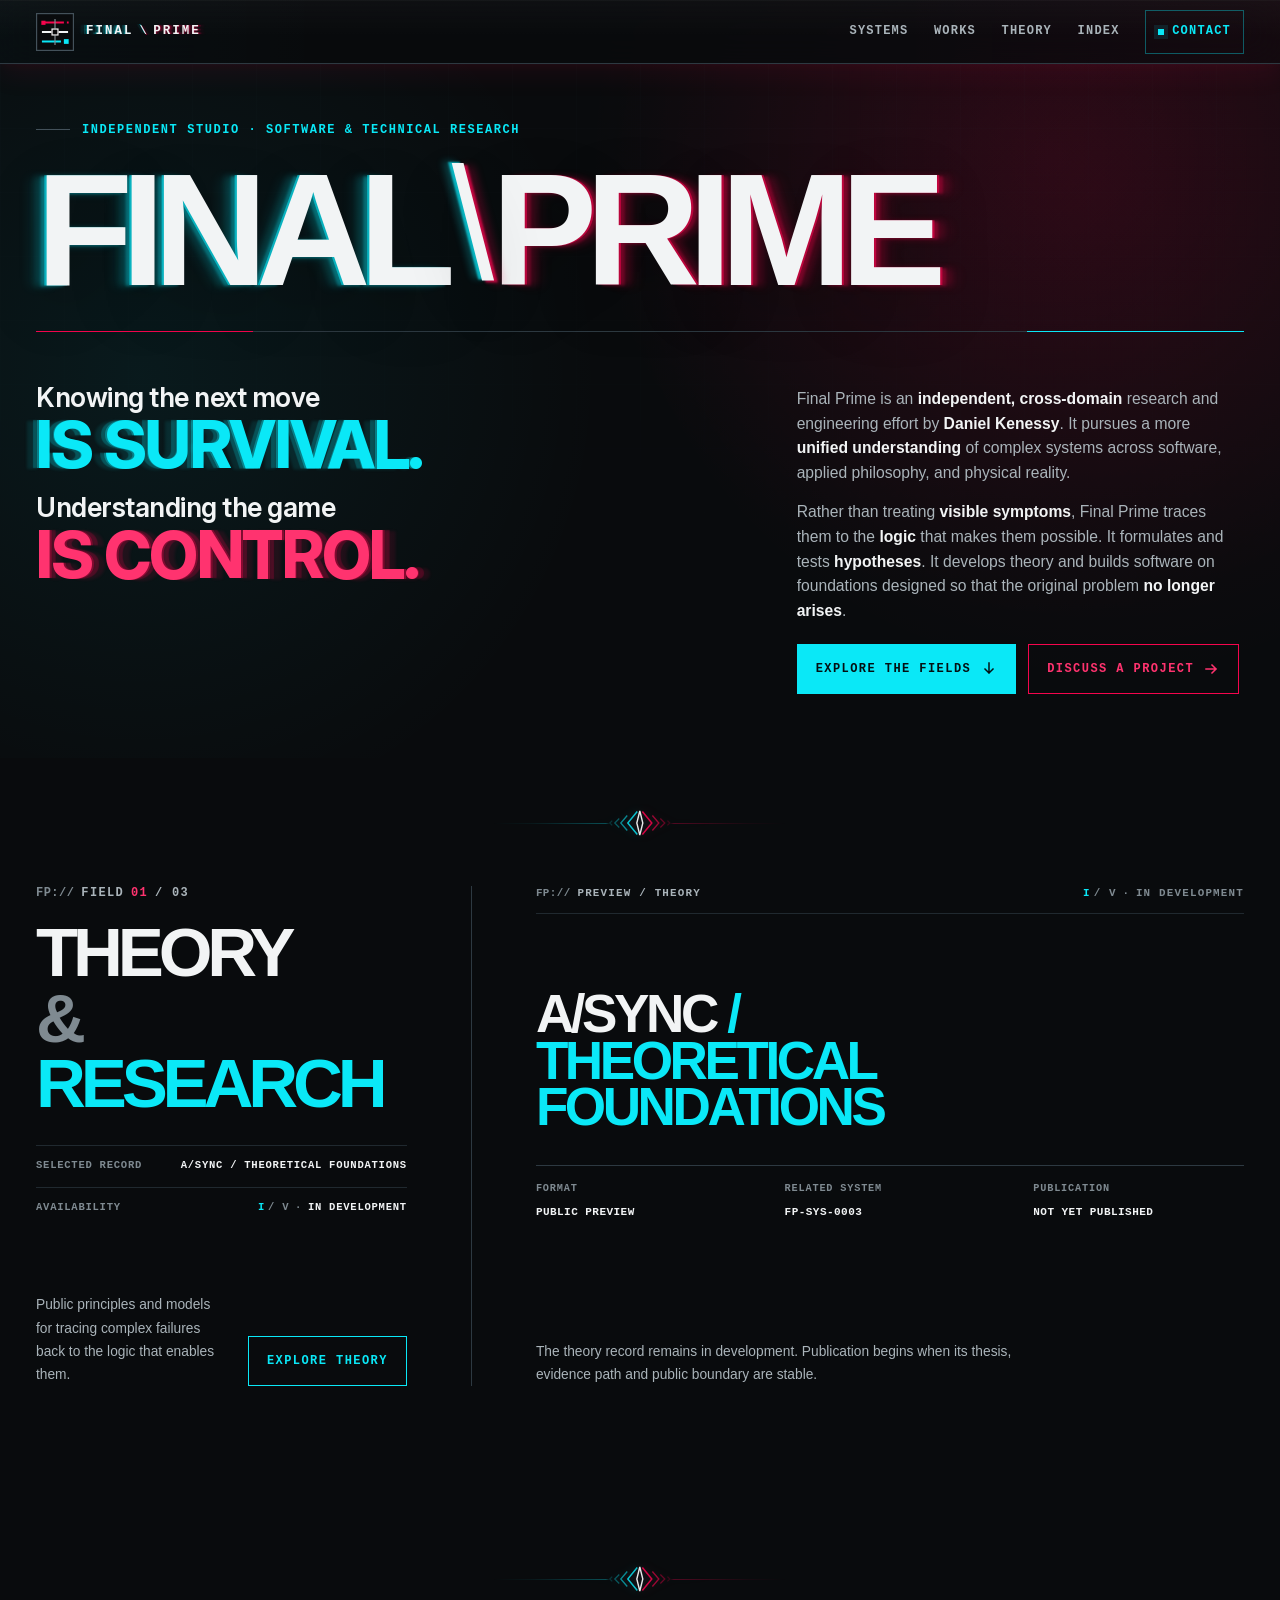
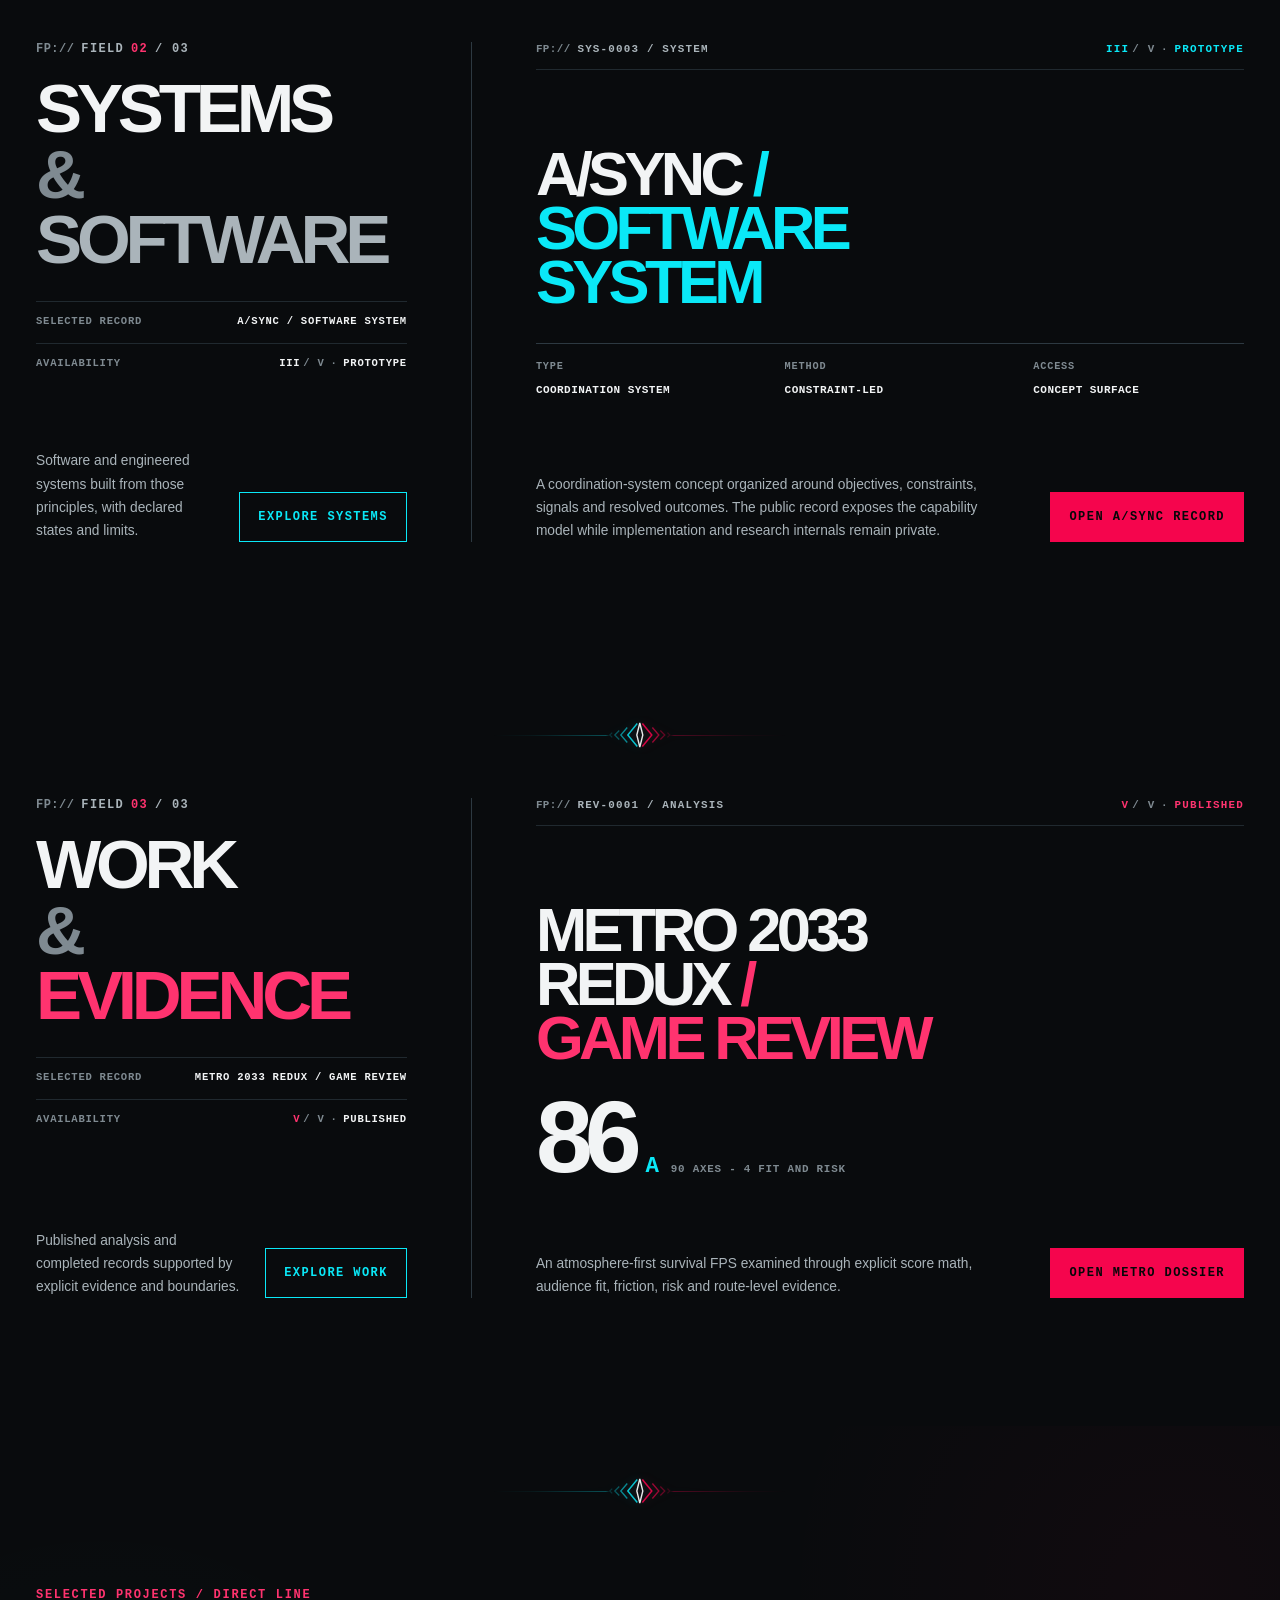
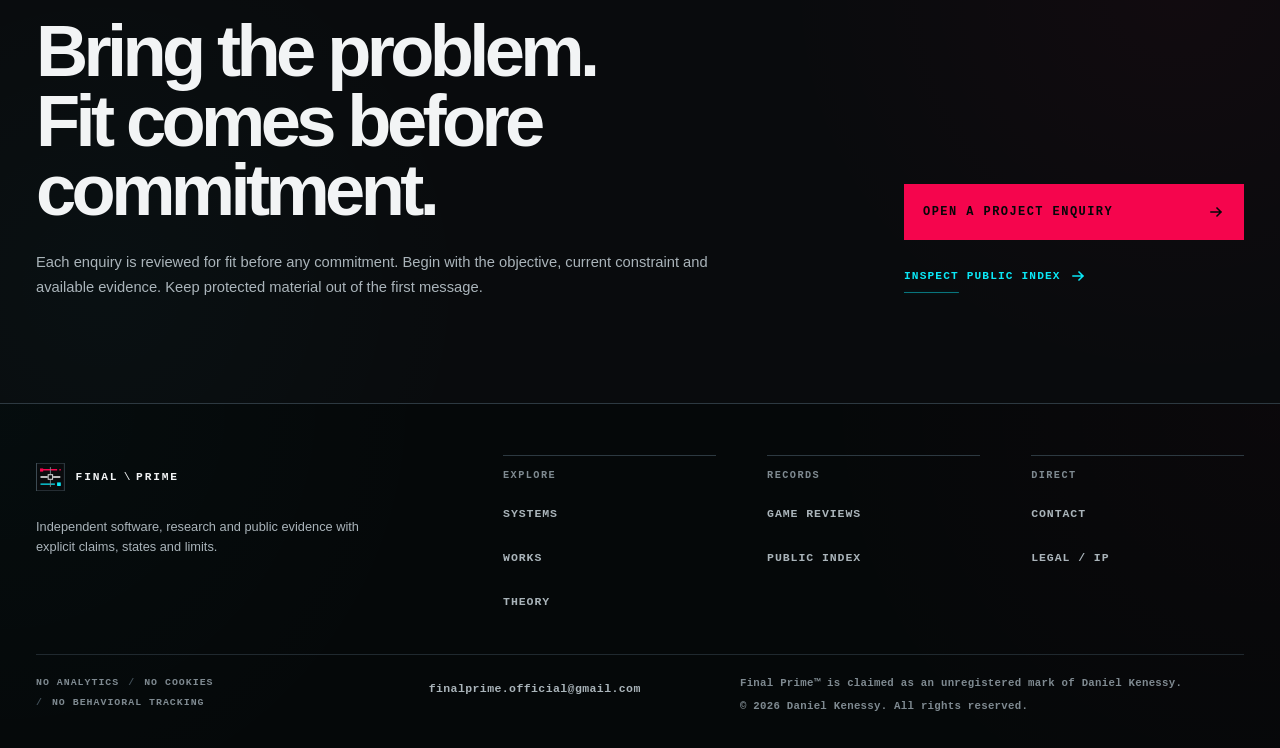
==== index.html @ 9ec4cdb4 "Polish homepage flow and Theory taxonomy" ====
<!doctype html>
<html lang="en" class="no-js">
<head>
  <meta charset="utf-8">
  <meta name="viewport" content="width=device-width, initial-scale=1">
  <meta name="description" content="Final Prime develops software, research methods and testable systems by tracing visible failures back to the conditions that create them.">
  <meta name="author" content="Daniel Kenessy">
  <meta name="copyright" content="© 2026 Daniel Kenessy">
  <meta name="robots" content="index,follow,max-image-preview:large">
  <meta name="theme-color" content="#090b0d">
  <meta name="color-scheme" content="dark">
  <meta name="referrer" content="no-referrer">
  <meta http-equiv="Content-Security-Policy" content="default-src 'self'; script-src 'self'; style-src 'self'; img-src 'self' data:; font-src 'self'; media-src 'none'; connect-src 'self'; worker-src 'none'; child-src 'none'; object-src 'none'; frame-src 'none'; form-action 'none'; base-uri 'self'; manifest-src 'self'">
  <link rel="preload" href="/assets/fonts/inter-v4.1/InterVariable.woff2" as="font" type="font/woff2" crossorigin>
  <link rel="stylesheet" href="/assets/signal-glitch.css?v=20260717-6">
  <link rel="canonical" href="https://final-prime.github.io/">
  <link rel="license" href="https://final-prime.github.io/legal/">
  <meta property="og:type" content="website">
  <meta property="og:locale" content="en_US">
  <meta property="og:site_name" content="Final Prime">
  <meta property="og:title" content="Final Prime: Knowing the next move is survival">
  <meta property="og:description" content="Software, research and systems built by tracing visible failures back to the conditions that create them.">
  <meta property="og:url" content="https://final-prime.github.io/">
  <meta property="og:image" content="https://final-prime.github.io/assets/og-cover.png">
  <meta property="og:image:type" content="image/png">
  <meta property="og:image:width" content="1200">
  <meta property="og:image:height" content="630">
  <meta property="og:image:alt" content="Final Prime public surface">
  <meta name="twitter:card" content="summary_large_image">
  <meta name="twitter:title" content="Final Prime: Knowing the next move is survival">
  <meta name="twitter:description" content="Software, research and systems built by tracing visible failures back to the conditions that create them.">
  <meta name="twitter:image" content="https://final-prime.github.io/assets/og-cover.png">
  <meta name="twitter:image:alt" content="Final Prime public surface">
  <title>Final Prime | Software, research and systems</title>
  <link rel="icon" href="/assets/favicon.svg" type="image/svg+xml">
  <link rel="icon" href="/assets/icon-192.png" type="image/png" sizes="192x192">
  <link rel="apple-touch-icon" href="/apple-touch-icon.png" sizes="180x180">
  <link rel="manifest" href="/site.webmanifest">
  <link rel="stylesheet" href="/assets/base.css?v=20260719-8">
  <link rel="stylesheet" href="/assets/hero.css?v=20260719-10">
  <link rel="stylesheet" href="/assets/content-b.css">
  <link rel="stylesheet" href="/assets/responsive.css?v=20260717-4">
  <link rel="stylesheet" href="/assets/surface-polish.css?v=20260719-5">
  <link rel="stylesheet" href="/assets/home-v1.css?v=20260719-28">
  <noscript><link rel="stylesheet" href="/assets/no-js.css"></noscript>
  <script src="/assets/app.js?v=20260718-4" defer></script>
  <script src="/assets/scroll-readout.js?v=20260718-2" defer></script>
  <script src="/assets/motto-glitch.js?v=20260718-2" defer></script>
</head>
<body>
  <a class="skip-link" href="#main-content">Skip to content</a>
  <header class="site-header" data-site-header>
    <div class="shell header-inner">
      <a class="brand" href="#top" aria-label="Back to top">
        <img class="brand-mark" src="/assets/mark.svg" width="38" height="38" alt="">
        <span class="brand-name" aria-hidden="true"><span class="brand-word brand-word-final">FINAL</span><span class="brand-divider">\</span><span class="brand-word brand-word-prime">PRIME</span></span>
      </a>
      <button class="menu-toggle" type="button" hidden aria-expanded="false" aria-controls="site-navigation" aria-label="Open primary navigation" data-menu-toggle>
        <span aria-hidden="true"></span>
      </button>
      <nav class="site-nav" id="site-navigation" aria-label="Primary navigation" data-site-nav>
        <a href="/systems/">Systems</a>
        <a href="/works/">Works</a>
        <a href="/thought/">Theory</a>
        <a href="/index/">Index</a>
        <a class="nav-access" href="/contact/"><span class="access-dot" aria-hidden="true"></span>Contact</a>
      </nav>
    </div>
  </header>

  <main id="main-content" tabindex="-1">
    <section class="hero identity-hero" id="top" aria-labelledby="hero-title">
      <div class="shell hero-shell">
        <p class="eyebrow"><span class="eyebrow-copy">Independent studio · software &amp; <span class="eyebrow-term">technical research</span></span></p>
        <h1 class="hero-wordmark" id="hero-title" aria-label="Final Prime">
          <span class="wordmark-final">FINAL</span>
          <span class="wordmark-divider" aria-hidden="true">\</span>
          <span class="wordmark-prime">PRIME</span>
        </h1>
        <div class="hero-rule" aria-hidden="true"></div>
        <div class="hero-grid">
          <div class="hero-copy">
            <p class="doctrine hero-motto">
              <span>Knowing the next move <strong class="doctrine-cyan"><span class="doctrine-effect" aria-hidden="true">is survival.</span><span class="doctrine-core">is survival.</span></strong></span>
              <span>Understanding the game <strong class="doctrine-fuchsia"><span class="doctrine-effect" aria-hidden="true">is control.</span><span class="doctrine-core">is control.</span></strong></span>
            </p>
          </div>

          <div class="hero-orientation-panel">
            <p class="hero-intro hero-orientation">Final Prime is an <b>independent, cross-domain</b> research and engineering effort by <b>Daniel Kenessy</b>. It pursues a more <b>unified understanding</b> of complex systems across software, applied philosophy, and physical reality.</p>
            <p class="hero-intro hero-method">Rather than treating <b>visible symptoms</b>, Final Prime traces them to the <b>logic</b> that makes them possible. It formulates and tests <b>hypotheses</b>. It develops theory and builds software on foundations designed so that the original problem <b>no longer arises</b>.</p>
            <nav class="hero-actions" aria-label="Primary actions">
              <a class="button button-primary" href="#fields">
                <span>Explore the fields</span>
                <svg class="button-icon button-icon-down" aria-hidden="true" focusable="false" viewBox="0 0 16 16"><path d="M8 2v10m-4-4 4 4 4-4"/></svg>
              </a>
              <a class="button button-secondary" href="/contact/">
                <span>Discuss a project</span>
                <svg class="button-icon button-icon-right" aria-hidden="true" focusable="false" viewBox="0 0 16 16"><path d="M2 8h10M8 4l4 4-4 4"/></svg>
              </a>
            </nav>
          </div>
        </div>
      </div>
    </section>

    <div class="field-region" id="fields">
      <section class="section" aria-labelledby="theory-title" data-field-layer="theory">
        <div class="shell field-layer-grid">
          <header class="field-parent">
            <p class="field-index"><span class="sr-only">Field 1 of 3</span><span class="field-index-visual" aria-hidden="true"><span class="field-index-protocol">FP://</span><span>Field</span><strong>01</strong><span>/ 03</span></span></p>
            <h2 id="theory-title">Theory <span><span class="field-joiner">&amp;</span><span class="field-secondary">Research</span></span></h2>
            <dl class="field-parent-meta">
              <div><dt>Selected record</dt><dd>A/SYNC / Theoretical Foundations</dd></div>
              <div><dt>Availability</dt><dd class="field-availability"><span class="sr-only">Stage 1 of 5: In development</span><span class="field-availability-stage" aria-hidden="true"><strong>I</strong><span>/ V</span></span><span class="field-availability-separator" aria-hidden="true">&middot;</span><span class="field-availability-label" aria-hidden="true">In development</span></dd></div>
            </dl>
            <div class="field-parent-intro"><p>Public principles and models for tracing complex failures back to the logic that enables them.</p><a class="button button-secondary" href="/thought/">Explore theory</a></div>
          </header>
          <ol class="field-feature-list" aria-label="Selected theory and research records">
            <li>
              <article class="field-feature field-feature-theory" aria-labelledby="theory-feature-title">
                <div class="field-feature-topline"><span class="field-feature-identity"><span class="field-feature-protocol">FP://</span><span>Preview / Theory</span></span><strong><span class="sr-only">Stage 1 of 5: In development</span><span class="field-feature-state-visual" aria-hidden="true"><span class="field-feature-stage"><b>I</b><span>/ V</span></span><span class="field-feature-state-separator">&middot;</span><span>In development</span></span></strong></div>
                <h3 id="theory-feature-title"><span class="field-title-primary">A/SYNC <span class="field-title-mark">/</span></span> <span class="field-title-accent">Theoretical</span> <span class="field-title-accent">Foundations</span></h3>
                <dl class="field-record-meta">
                  <div><dt>Format</dt><dd>Public preview</dd></div>
                  <div><dt>Related system</dt><dd>FP-SYS-0003</dd></div>
                  <div><dt>Publication</dt><dd>Not yet published</dd></div>
                </dl>
                <div class="field-feature-intro"><p>The theory record remains in development. Publication begins when its thesis, evidence path and public boundary are stable.</p></div>
              </article>
            </li>
          </ol>
        </div>
      </section>

      <section class="section" aria-labelledby="systems-layer-title" data-field-layer="systems">
        <div class="shell field-layer-grid">
          <header class="field-parent">
            <p class="field-index"><span class="sr-only">Field 2 of 3</span><span class="field-index-visual" aria-hidden="true"><span class="field-index-protocol">FP://</span><span>Field</span><strong>02</strong><span>/ 03</span></span></p>
            <h2 id="systems-layer-title">Systems <span><span class="field-joiner">&amp;</span><span class="field-secondary">Software</span></span></h2>
            <dl class="field-parent-meta">
              <div><dt>Selected record</dt><dd>A/SYNC / Software System</dd></div>
              <div><dt>Availability</dt><dd class="field-availability"><span class="sr-only">Stage 3 of 5: Prototype</span><span class="field-availability-stage" aria-hidden="true"><strong>III</strong><span>/ V</span></span><span class="field-availability-separator" aria-hidden="true">&middot;</span><span class="field-availability-label" aria-hidden="true">Prototype</span></dd></div>
            </dl>
            <div class="field-parent-intro"><p>Software and engineered systems built from those principles, with declared states and limits.</p><a class="button button-secondary" href="/systems/">Explore systems</a></div>
          </header>
          <ol class="field-feature-list" aria-label="Selected systems and software records">
            <li>
              <article class="field-feature" id="system-object" aria-labelledby="async-title">
                <div class="field-feature-topline"><span class="field-feature-identity"><span class="field-feature-protocol">FP://</span><span>SYS-0003 / System</span></span><strong><span class="sr-only">Stage 3 of 5: Prototype</span><span class="field-feature-state-visual" aria-hidden="true"><span class="field-feature-stage"><b>III</b><span>/ V</span></span><span class="field-feature-state-separator">&middot;</span><span>Prototype</span></span></strong></div>
                <h3 id="async-title"><span class="field-title-primary">A/SYNC <span class="field-title-mark">/</span></span> <span class="field-title-accent">Software</span> <span class="field-title-accent">System</span></h3>
                <dl class="field-record-meta">
                  <div><dt>Type</dt><dd>Coordination system</dd></div>
                  <div><dt>Method</dt><dd>Constraint-led</dd></div>
                  <div><dt>Access</dt><dd>Concept surface</dd></div>
                </dl>
                <div class="field-feature-intro"><p>A coordination-system concept organized around objectives, constraints, signals and resolved outcomes. The public record exposes the capability model while implementation and research internals remain private.</p><a class="button button-primary" href="/systems/#async">Open A/SYNC record</a></div>
              </article>
            </li>
          </ol>
        </div>
      </section>

      <section class="section" aria-labelledby="work-layer-title" data-field-layer="work">
        <div class="shell field-layer-grid">
          <header class="field-parent">
            <p class="field-index"><span class="sr-only">Field 3 of 3</span><span class="field-index-visual" aria-hidden="true"><span class="field-index-protocol">FP://</span><span>Field</span><strong>03</strong><span>/ 03</span></span></p>
            <h2 id="work-layer-title">Work <span><span class="field-joiner">&amp;</span><span class="field-secondary">Evidence</span></span></h2>
            <dl class="field-parent-meta">
              <div><dt>Selected record</dt><dd>Metro 2033 Redux / Game Review</dd></div>
              <div><dt>Availability</dt><dd class="field-availability"><span class="sr-only">Stage 5 of 5: Published</span><span class="field-availability-stage" aria-hidden="true"><strong>V</strong><span>/ V</span></span><span class="field-availability-separator" aria-hidden="true">&middot;</span><span class="field-availability-label" aria-hidden="true">Published</span></dd></div>
            </dl>
            <div class="field-parent-intro"><p>Published analysis and completed records supported by explicit evidence and boundaries.</p><a class="button button-secondary" href="/works/">Explore work</a></div>
          </header>
          <ol class="field-feature-list" aria-label="Selected work and evidence records">
            <li>
              <article class="field-feature field-feature-review" aria-labelledby="metro-title">
                <div class="field-feature-topline"><span class="field-feature-identity"><span class="field-feature-protocol">FP://</span><span>REV-0001 / Analysis</span></span><strong><span class="sr-only">Stage 5 of 5: Published</span><span class="field-feature-state-visual" aria-hidden="true"><span class="field-feature-stage"><b>V</b><span>/ V</span></span><span class="field-feature-state-separator">&middot;</span><span>Published</span></span></strong></div>
                <h3 id="metro-title"><span class="field-title-primary">Metro 2033</span> <span class="field-title-primary">Redux <span class="field-title-mark">/</span></span> <span class="field-title-accent">Game Review</span></h3>
                <div class="field-score" role="group" aria-label="Score 86, grade A, calculated as 90 axes minus 4 fit and risk">
                  <strong>86</strong><span>A</span><small>90 axes - 4 fit and risk</small>
                </div>
                <div class="field-feature-intro"><p>An atmosphere-first survival FPS examined through explicit score math, audience fit, friction, risk and route-level evidence.</p><a class="button button-primary" href="/reviews/metro-2033-redux/">Open Metro dossier</a></div>
              </article>
            </li>
          </ol>
        </div>
      </section>
    </div>

    <section class="section closing-section" aria-labelledby="closing-title">
      <div class="shell">
        <div class="closing-route">
          <div class="closing-copy">
            <p class="section-kicker">Selected projects / Direct line</p>
            <h2 id="closing-title">Bring the problem. Fit comes before commitment.</h2>
            <p>Each enquiry is reviewed for fit before any commitment. Begin with the objective, current constraint and available evidence. Keep protected material out of the first message.</p>
          </div>
          <div class="closing-actions">
            <a class="button button-primary closing-primary" href="/contact/">
              <span>Open a project enquiry</span>
              <svg class="button-icon" aria-hidden="true" focusable="false" viewBox="0 0 16 16"><path d="M2 8h10M8 4l4 4-4 4"/></svg>
            </a>
            <a class="closing-secondary" href="/index/">
              <span>Inspect public index</span>
              <svg aria-hidden="true" focusable="false" viewBox="0 0 16 16"><path d="M2 8h10M8 4l4 4-4 4"/></svg>
            </a>
          </div>
        </div>
      </div>
    </section>
  </main>

  <footer class="site-footer">
    <div class="shell footer-shell">
      <div class="footer-primary">
        <div class="footer-identity">
          <a class="brand footer-brand" href="/" aria-label="Final Prime home">
            <img class="brand-mark" src="/assets/mark.svg" width="32" height="32" alt="">
            <span class="brand-name" aria-hidden="true"><span class="brand-word brand-word-final">FINAL</span><span class="brand-divider">\</span><span class="brand-word brand-word-prime">PRIME</span></span>
          </a>
          <p>Independent software, research and public evidence with explicit claims, states and limits.</p>
        </div>
        <nav class="footer-nav" aria-label="Footer navigation">
          <div class="footer-nav-group">
            <p class="footer-nav-label" id="footer-explore-label">Explore</p>
            <ul aria-labelledby="footer-explore-label"><li><a href="/systems/">Systems</a></li><li><a href="/works/">Works</a></li><li><a href="/thought/">Theory</a></li></ul>
          </div>
          <div class="footer-nav-group">
            <p class="footer-nav-label" id="footer-records-label">Records</p>
            <ul aria-labelledby="footer-records-label"><li><a href="/reviews/">Game Reviews</a></li><li><a href="/index/">Public Index</a></li></ul>
          </div>
          <div class="footer-nav-group">
            <p class="footer-nav-label" id="footer-direct-label">Direct</p>
            <ul aria-labelledby="footer-direct-label"><li><a href="/contact/">Contact</a></li><li><a href="/legal/">Legal / IP</a></li></ul>
          </div>
        </nav>
      </div>
      <div class="footer-rail">
        <p class="footer-trust"><span>No analytics</span><span>No cookies</span><span>No behavioral tracking</span></p>
        <p class="footer-email"><a href="mailto:finalprime.official@gmail.com">finalprime.official@gmail.com</a></p>
        <div class="footer-legal">
          <p>Final Prime™ is claimed as an unregistered mark of Daniel Kenessy.</p>
          <p>© <span data-current-year>2026</span> Daniel Kenessy. All rights reserved.</p>
        </div>
      </div>
    </div>
  </footer>
</body>
</html>
---- assets/signal-glitch.css ----
/* Final Prime signal lattice and restrained digital fault effects. */

body::after {
  position: fixed;
  z-index: 90;
  inset: 0;
  content: "";
  pointer-events: none;
  opacity: 0.28;
  background: repeating-linear-gradient(
    0deg,
    rgba(255, 255, 255, 0.012) 0,
    rgba(255, 255, 255, 0.012) 1px,
    transparent 1px,
    transparent 4px
  );
}

.brand {
  position: relative;
  isolation: isolate;
}

.site-header .brand-mark {
  transform-origin: center;
}

.site-header .brand-name {
  transform-origin: left center;
}

.site-header .brand-word-final {
  --echo-near: -1px;
  --echo-mid: -3px;
  --echo-far: -6px;
  --echo-burst-near: -2px;
  --echo-burst-mid: -4px;
  --echo-burst-far: -7px;
  --echo-rgb: 10, 232, 247;
}

.site-header .brand-word-prime {
  --echo-near: 1px;
  --echo-mid: 3px;
  --echo-far: 6px;
  --echo-burst-near: 2px;
  --echo-burst-mid: 4px;
  --echo-burst-far: 7px;
  --echo-rgb: 245, 5, 77;
}

.site-header .brand-word {
  text-shadow:
    var(--echo-near) 0 0 rgba(var(--echo-rgb), 0.46),
    var(--echo-mid) 0 1px rgba(var(--echo-rgb), 0.23),
    var(--echo-far) 0 2.4px rgba(var(--echo-rgb), 0.10);
}

.site-header .brand-divider {
  text-shadow:
    -1px -1px 0.2px rgba(10, 232, 247, 0.54),
    1px 1px 0.2px rgba(245, 5, 77, 0.58),
    -3px -1px 1.4px rgba(10, 232, 247, 0.14),
    3px 1px 1.4px rgba(245, 5, 77, 0.16);
  transform-origin: center;
}

@media (prefers-reduced-motion: no-preference) {
  .site-header .brand:hover .brand-mark,
  .site-header .brand:focus-visible .brand-mark {
    animation: fp-brand-mark-interaction 460ms steps(1, end) 1;
  }

  .site-header .brand:hover .brand-name,
  .site-header .brand:focus-visible .brand-name {
    animation: fp-brand-name-interaction 460ms steps(1, end) 1;
  }

  .site-header .brand:hover .brand-word,
  .site-header .brand:focus-visible .brand-word {
    animation: fp-brand-echo-interaction 460ms steps(1, end) 1;
  }

  .site-header .brand:hover .brand-divider,
  .site-header .brand:focus-visible .brand-divider {
    animation: fp-brand-divider-interaction 460ms steps(1, end) 1;
  }

  .site-header .brand.is-glitching .brand-mark {
    animation: fp-brand-mark-trigger 460ms steps(1, end) 1;
  }

  .site-header .brand.is-glitching .brand-name {
    animation: fp-brand-name-trigger 460ms steps(1, end) 1;
  }

  .site-header .brand.is-glitching .brand-word {
    animation: fp-brand-echo-trigger 460ms steps(1, end) 1;
  }

  .site-header .brand.is-glitching .brand-divider {
    animation: fp-brand-divider-trigger 460ms steps(1, end) 1;
  }
}

@keyframes fp-brand-mark-interaction {
  0%, 16%, 32%, 48%, 64%, 100% { filter: none; transform: none; }
  10% { filter: drop-shadow(1px 0 var(--fuchsia)) drop-shadow(-1px 0 var(--cyan)); transform: translate(1px, -1px); }
  26% { filter: drop-shadow(-1px 0 var(--fuchsia)) drop-shadow(1px 0 var(--cyan)); transform: translate(-1px, 1px); }
  58% { filter: drop-shadow(1px 0 var(--cyan)) drop-shadow(-1px 0 var(--fuchsia)); transform: translateX(1px); }
}

@keyframes fp-brand-name-interaction {
  0%, 16%, 32%, 48%, 64%, 100% { transform: none; }
  10% { transform: translateX(-1px); }
  26% { transform: translateX(1px); }
  58% { transform: translateX(-1px); }
}

@keyframes fp-brand-echo-interaction {
  0%, 16%, 32%, 48%, 64%, 100% {
    text-shadow: var(--echo-near) 0 0 rgba(var(--echo-rgb), 0.46), var(--echo-mid) 0 1px rgba(var(--echo-rgb), 0.23), var(--echo-far) 0 2.4px rgba(var(--echo-rgb), 0.10);
  }
  10% {
    text-shadow: var(--echo-burst-near) 0 0 rgba(var(--echo-rgb), 0.68), var(--echo-burst-mid) 0 1.2px rgba(var(--echo-rgb), 0.34), var(--echo-burst-far) 0 2.8px rgba(var(--echo-rgb), 0.15);
  }
  26% {
    text-shadow: var(--echo-near) 0 0 rgba(var(--echo-rgb), 0.52), var(--echo-mid) 0 1px rgba(var(--echo-rgb), 0.26), var(--echo-far) 0 2.4px rgba(var(--echo-rgb), 0.11);
  }
  58% {
    text-shadow: var(--echo-burst-near) 0 0 rgba(var(--echo-rgb), 0.60), var(--echo-burst-mid) 0 1.2px rgba(var(--echo-rgb), 0.30), var(--echo-burst-far) 0 2.8px rgba(var(--echo-rgb), 0.13);
  }
}

@keyframes fp-brand-divider-interaction {
  0%, 16%, 32%, 48%, 64%, 100% {
    text-shadow: -1px -1px 0.2px rgba(10, 232, 247, 0.54), 1px 1px 0.2px rgba(245, 5, 77, 0.58), -3px -1px 1.4px rgba(10, 232, 247, 0.14), 3px 1px 1.4px rgba(245, 5, 77, 0.16);
    transform: none;
  }
  10% { text-shadow: -3px -1px 1.4px rgba(10, 232, 247, 0.66), 3px 1px 1.4px rgba(245, 5, 77, 0.72); transform: scaleX(1.14); }
  26% { text-shadow: -1px 1px 0.8px rgba(10, 232, 247, 0.50), 1px -1px 0.8px rgba(245, 5, 77, 0.54); transform: scaleX(0.96); }
  58% { text-shadow: -2px -1px 1px rgba(10, 232, 247, 0.58), 2px 1px 1px rgba(245, 5, 77, 0.62); transform: scaleX(1.06); }
}

@keyframes fp-brand-mark-trigger {
  0%, 16%, 32%, 48%, 64%, 100% { filter: none; transform: none; }
  10% { filter: drop-shadow(1px 0 var(--fuchsia)) drop-shadow(-1px 0 var(--cyan)); transform: translate(1px, -1px); }
  26% { filter: drop-shadow(-1px 0 var(--fuchsia)) drop-shadow(1px 0 var(--cyan)); transform: translate(-1px, 1px); }
  58% { filter: drop-shadow(1px 0 var(--cyan)) drop-shadow(-1px 0 var(--fuchsia)); transform: translateX(1px); }
}

@keyframes fp-brand-name-trigger {
  0%, 16%, 32%, 48%, 64%, 100% { transform: none; }
  10% { transform: translateX(-1px); }
  26% { transform: translateX(1px); }
  58% { transform: translateX(-1px); }
}

@keyframes fp-brand-echo-trigger {
  0%, 16%, 32%, 48%, 64%, 100% {
    text-shadow: var(--echo-near) 0 0 rgba(var(--echo-rgb), 0.46), var(--echo-mid) 0 1px rgba(var(--echo-rgb), 0.23), var(--echo-far) 0 2.4px rgba(var(--echo-rgb), 0.10);
  }
  10% {
    text-shadow: var(--echo-burst-near) 0 0 rgba(var(--echo-rgb), 0.68), var(--echo-burst-mid) 0 1.2px rgba(var(--echo-rgb), 0.34), var(--echo-burst-far) 0 2.8px rgba(var(--echo-rgb), 0.15);
  }
  26% {
    text-shadow: var(--echo-near) 0 0 rgba(var(--echo-rgb), 0.52), var(--echo-mid) 0 1px rgba(var(--echo-rgb), 0.26), var(--echo-far) 0 2.4px rgba(var(--echo-rgb), 0.11);
  }
  58% {
    text-shadow: var(--echo-burst-near) 0 0 rgba(var(--echo-rgb), 0.60), var(--echo-burst-mid) 0 1.2px rgba(var(--echo-rgb), 0.30), var(--echo-burst-far) 0 2.8px rgba(var(--echo-rgb), 0.13);
  }
}

@keyframes fp-brand-divider-trigger {
  0%, 16%, 32%, 48%, 64%, 100% {
    text-shadow: -1px -1px 0.2px rgba(10, 232, 247, 0.54), 1px 1px 0.2px rgba(245, 5, 77, 0.58), -3px -1px 1.4px rgba(10, 232, 247, 0.14), 3px 1px 1.4px rgba(245, 5, 77, 0.16);
    transform: none;
  }
  10% { text-shadow: -3px -1px 1.4px rgba(10, 232, 247, 0.66), 3px 1px 1.4px rgba(245, 5, 77, 0.72); transform: scaleX(1.14); }
  26% { text-shadow: -1px 1px 0.8px rgba(10, 232, 247, 0.50), 1px -1px 0.8px rgba(245, 5, 77, 0.54); transform: scaleX(0.96); }
  58% { text-shadow: -2px -1px 1px rgba(10, 232, 247, 0.58), 2px 1px 1px rgba(245, 5, 77, 0.62); transform: scaleX(1.06); }
}

@media (prefers-reduced-motion: reduce) {
  .site-header .brand-mark,
  .site-header .brand-name {
    animation: none !important;
    filter: none;
    text-shadow: none;
    transform: none;
  }

  .site-header .brand-word,
  .site-header .brand-divider {
    animation: none !important;
    transform: none;
  }
}

@media (forced-colors: active) {
  body::after { display: none; }

  .site-header .brand-mark,
  .site-header .brand-name,
  .site-header .brand-word,
  .site-header .brand-divider {
    animation: none !important;
    filter: none;
    text-shadow: none;
    transform: none;
  }

}

@media (prefers-reduced-transparency: reduce) {
  .site-header .brand-word,
  .site-header .brand-divider {
    animation: none !important;
    text-shadow: none;
    transform: none;
  }

}

@media print {
  .site-header .brand-word,
  .site-header .brand-divider {
    animation: none !important;
    text-shadow: none;
    transform: none;
  }

}
---- assets/base.css ----
:root {
  color-scheme: dark;
  --bg: #090b0d;
  --surface: #0f1316;
  --surface-2: #151b1f;
  --surface-3: #1a2126;
  --line: #2d3941;
  --line-soft: #20292f;
  --line-strong: #43515a;
  --text: #f2f4f5;
  --muted: #aab4ba;
  --muted-dark: #7f8a91;
  --fuchsia: #f5054d;
  --fuchsia-text: #ff336f;
  --cyan: #0ae8f7;
  --sans: Inter, ui-sans-serif, -apple-system, BlinkMacSystemFont, "Segoe UI", Arial, sans-serif;
  --display: "Aptos Display", "Segoe UI Variable Display", "Helvetica Neue", Arial, sans-serif;
  --mono: "SFMono-Regular", Consolas, "Liberation Mono", Menlo, monospace;
  --shell: min(1360px, calc(100% - 72px));
  --header-height: 64px;
}

* { box-sizing: border-box; }
html { scroll-behavior: auto; background: var(--bg); }
body {
  margin: 0;
  min-width: 0;
  color: var(--text);
  background: radial-gradient(circle at 82% 4%, rgba(245, 5, 77, 0.09), transparent 29rem), var(--bg);
  font-family: var(--sans);
  font-size: 16px;
  line-height: 1.55;
  text-rendering: optimizeLegibility;
  -webkit-font-smoothing: antialiased;
}
body.menu-open { overflow: hidden; }
::selection { color: #050708; background: var(--cyan); }
img, svg { display: block; max-width: 100%; }
button, a { -webkit-tap-highlight-color: transparent; }
a { color: inherit; }
button, input, textarea, select { font: inherit; }
button { color: inherit; }
[hidden] { display: none !important; }
h1, h2, h3, p, dl, dd, ul { margin-top: 0; }
.shell { width: var(--shell); margin-inline: auto; }

.skip-link {
  position: fixed;
  z-index: 1000;
  top: 12px;
  left: 12px;
  display: flex;
  align-items: center;
  min-height: 44px;
  padding: 11px 14px;
  color: #031012;
  background: var(--cyan);
  transform: translateY(-180%);
  transition: none;
  font: 800 0.72rem/1 var(--mono);
  letter-spacing: 0.08em;
  text-decoration: none;
  text-transform: uppercase;
}
.skip-link:focus { transform: translateY(0); }
:focus-visible { outline: 3px solid var(--cyan); outline-offset: 3px; }

.site-header {
  position: sticky;
  z-index: 100;
  top: 0;
  height: var(--header-height);
  overflow: visible;
  border-bottom: 1px solid var(--line);
  background-color: #0c0e10;
  background-image:
    linear-gradient(180deg, rgba(255, 255, 255, 0.026) 0%, transparent 58%),
    linear-gradient(90deg, rgba(10, 232, 247, 0.025) 0%, transparent 26%, transparent 70%, rgba(245, 5, 77, 0.04) 100%);
  box-shadow:
    inset 0 1px 0 rgba(255, 255, 255, 0.026),
    0 10px 28px rgba(245, 5, 77, 0.08),
    0 2px 10px rgba(245, 5, 77, 0.05);
  transition: background-color 200ms ease, border-color 200ms ease, box-shadow 200ms ease;
}
.site-header.is-scrolled {
  border-bottom-color: var(--line-strong);
  background-color: #090b0d;
  box-shadow:
    inset 0 1px 0 rgba(255, 255, 255, 0.026),
    0 12px 32px rgba(245, 5, 77, 0.11),
    0 3px 12px rgba(245, 5, 77, 0.07);
}
@supports ((-webkit-backdrop-filter: blur(1px)) or (backdrop-filter: blur(1px))) {
  .site-header {
    background-color: rgba(9, 11, 13, 0.80);
    backdrop-filter: blur(18px) saturate(112%);
    -webkit-backdrop-filter: blur(18px) saturate(112%);
  }
  .site-header.is-scrolled { background-color: rgba(9, 11, 13, 0.92); }
}
.header-inner { display: flex; align-items: center; justify-content: space-between; height: 100%; gap: clamp(18px, 2.2vw, 28px); }
.brand { display: inline-flex; align-items: center; min-height: 44px; gap: 12px; text-decoration: none; }
.brand-mark { flex: 0 0 auto; }
.brand-name { display: inline-flex; gap: 0.42em; align-items: baseline; color: var(--text); font: 800 0.78rem/1 var(--mono); letter-spacing: 0.16em; white-space: nowrap; }
.brand-word,
.brand-divider { display: inline-block; }
.brand-divider { min-width: 0.75em; color: var(--text); font-weight: 500; letter-spacing: 0; text-align: center; }
.site-nav { display: flex; align-items: center; gap: clamp(16px, 2vw, 26px); }
.site-nav a { position: relative; display: inline-flex; align-items: center; min-height: 44px; color: var(--muted); font: 800 0.75rem/1.3 var(--mono); letter-spacing: 0.1em; text-decoration: none; text-transform: uppercase; }
.site-nav a::after {
  position: absolute;
  right: 0;
  bottom: 6px;
  left: 0;
  height: 1px;
  content: "";
  opacity: 0;
  background: var(--cyan);
  box-shadow: 0 0 9px rgba(10, 232, 247, 0.52);
  transform: scaleX(0);
  transform-origin: center;
  transition: opacity 150ms ease, transform 180ms ease;
}
.site-nav a:hover, .site-nav a:focus-visible { color: var(--text); }
.site-nav a:hover::after,
.site-nav a:focus-visible::after { opacity: 1; transform: scaleX(1); }
.site-nav .nav-access { display: inline-flex; align-items: center; gap: 8px; min-height: 44px; padding: 0 12px; color: var(--cyan); border: 1px solid rgba(10, 232, 247, 0.36); }
.site-nav .nav-access::after { right: 12px; left: 12px; }
.access-dot { width: 6px; height: 6px; background: var(--cyan); box-shadow: 0 0 0 4px rgba(10, 232, 247, 0.10); }
.menu-toggle { display: none; width: 46px; height: 46px; border: 1px solid var(--line); background: transparent; cursor: pointer; }
.menu-toggle span, .menu-toggle::before, .menu-toggle::after { display: block; width: 20px; height: 1px; margin: 5px auto; content: ""; background: currentColor; transition: transform 180ms ease, opacity 180ms ease; }
.menu-toggle[aria-expanded="true"] span { opacity: 0; }
.menu-toggle[aria-expanded="true"]::before { transform: translateY(6px) rotate(45deg); }
.menu-toggle[aria-expanded="true"]::after { transform: translateY(-6px) rotate(-45deg); }
.section-head { display: grid; grid-template-columns: minmax(0, 1fr) auto; gap: 30px; align-items: end; padding-bottom: 20px; border-bottom: 1px solid var(--line); }
.section-head > * { min-width: 0; }
.section-head h2 { margin: 13px 0 0; font-family: var(--display); font-size: clamp(2rem, 3.5vw, 3.35rem); font-style: normal; font-weight: 720; line-height: 1.04; letter-spacing: -0.055em; overflow-wrap: anywhere; }
.section-note { max-width: 460px; margin: 0; color: var(--muted); font: 700 0.75rem/1.6 var(--mono); letter-spacing: 0.06em; text-align: right; text-transform: uppercase; }
.section-kicker { margin-bottom: 0; color: var(--fuchsia-text); font: 800 0.75rem/1.2 var(--mono); letter-spacing: 0.14em; text-transform: uppercase; }
.hero-actions { display: flex; flex-wrap: wrap; gap: 12px; margin-top: 28px; }
.button { display: inline-flex; align-items: center; justify-content: center; min-height: 50px; padding: 0 18px; border: 1px solid var(--line); background: transparent; color: var(--text); font: 800 0.75rem/1.2 var(--mono); letter-spacing: 0.12em; text-decoration: none; text-transform: uppercase; transition: transform 150ms ease, border-color 150ms ease, background 150ms ease, color 150ms ease; }
.button:hover, .button:focus-visible { transform: translateY(-2px); border-color: var(--line-strong); }
.button-primary { color: #050708; border-color: var(--fuchsia); background: var(--fuchsia); }
.button-primary:hover, .button-primary:focus-visible { background: #ff1d5f; border-color: #ff1d5f; }
.button-secondary { color: var(--cyan); border-color: var(--cyan); }

@media (forced-colors: active) {
  .site-header,
  .site-header.is-scrolled {
    border-bottom-color: CanvasText;
    background: Canvas;
    box-shadow: none;
    backdrop-filter: none;
    -webkit-backdrop-filter: none;
  }
  .site-nav a::after { background: CanvasText; box-shadow: none; forced-color-adjust: none; }
  .menu-toggle span,
  .menu-toggle::before,
  .menu-toggle::after { background: CanvasText; forced-color-adjust: none; }
  .access-dot { forced-color-adjust: none; }
  .button-primary { color: ButtonText; background: ButtonFace; border-color: ButtonText; }
}

@media (prefers-reduced-transparency: reduce) {
  .site-header,
  .site-header.is-scrolled {
    background-color: #090b0d;
    background-image: none;
    box-shadow: none;
    backdrop-filter: none;
    -webkit-backdrop-filter: none;
  }
}

@media print {
  .site-header,
  .site-header.is-scrolled {
    background-image: none;
    box-shadow: none;
    backdrop-filter: none;
    -webkit-backdrop-filter: none;
  }
}
---- assets/hero.css ----
@font-face {
  font-family: "FP Inter";
  font-style: normal;
  font-weight: 100 900;
  font-display: swap;
  src: url("fonts/inter-v4.1/InterVariable.woff2") format("woff2");
}

.hero {
  position: relative;
  isolation: isolate;
  padding: clamp(38px, 4.5vw, 64px) 0 clamp(48px, 5vw, 72px);
  overflow: hidden;
  border-bottom: 0;
}

.hero::before,
.hero::after {
  position: absolute;
  z-index: -1;
  inset: 0;
  content: "";
  pointer-events: none;
}

.hero::before {
  opacity: 0.16;
  background-image:
    linear-gradient(rgba(45, 57, 65, 0.3) 1px, transparent 1px),
    linear-gradient(90deg, rgba(45, 57, 65, 0.3) 1px, transparent 1px);
  background-size: 64px 64px;
  mask-image: linear-gradient(to bottom, #000, transparent 92%);
}

.hero::after {
  background:
    radial-gradient(circle at 11% 45%, rgba(10, 232, 247, 0.065), transparent 29rem),
    radial-gradient(circle at 86% 18%, rgba(245, 5, 77, 0.075), transparent 31rem);
}

.hero-shell {
  position: relative;
}

.eyebrow {
  display: flex;
  align-items: center;
  gap: 12px;
  margin: 0;
  color: var(--cyan);
  font: 800 0.75rem/1.4 var(--mono);
  letter-spacing: 0.13em;
  text-transform: uppercase;
}

.eyebrow-copy { min-width: 0; }
.eyebrow-term { white-space: nowrap; }

.eyebrow::before {
  flex: 0 0 auto;
  width: 34px;
  height: 1px;
  content: "";
  background: var(--line-strong);
}

.hero-wordmark {
  display: flex;
  align-items: baseline;
  gap: clamp(0.035em, 0.6vw, 0.09em);
  margin: clamp(22px, 2.5vw, 34px) 0 0;
  color: var(--text);
  font-family: var(--display);
  font-size: clamp(6rem, 12.4vw, 11rem);
  font-weight: 820;
  line-height: 0.76;
  letter-spacing: -0.075em;
  text-transform: uppercase;
  white-space: nowrap;
}

.hero-wordmark > span {
  display: inline-block;
  color: var(--text);
}

.wordmark-final {
  text-shadow:
    -0.014em 0 0 rgba(10, 232, 247, 0.56),
    -0.038em 0.004em 0.018em rgba(10, 232, 247, 0.3),
    -0.076em 0.009em 0.04em rgba(10, 232, 247, 0.15),
    -0.118em 0.014em 0.07em rgba(10, 232, 247, 0.07),
    0 22px 62px rgba(0, 0, 0, 0.24);
}

.wordmark-prime {
  text-shadow:
    0.014em 0 0 rgba(245, 5, 77, 0.56),
    0.038em 0.004em 0.018em rgba(245, 5, 77, 0.3),
    0.076em 0.009em 0.04em rgba(245, 5, 77, 0.15),
    0.118em 0.014em 0.07em rgba(245, 5, 77, 0.07),
    0 22px 62px rgba(0, 0, 0, 0.24);
}

.wordmark-divider {
  font-weight: 300;
  text-shadow:
    -0.024em -0.01em 0.014em rgba(10, 232, 247, 0.72),
    0.026em 0.012em 0.016em rgba(245, 5, 77, 0.76),
    -0.062em -0.014em 0.05em rgba(10, 232, 247, 0.22),
    0.066em 0.018em 0.055em rgba(245, 5, 77, 0.24),
    0 22px 62px rgba(0, 0, 0, 0.24);
  transform: translateY(-0.035em) scaleX(0.96);
  transform-origin: center;
}

.hero-rule {
  height: 1px;
  margin-top: clamp(28px, 3.1vw, 42px);
  background: linear-gradient(90deg, var(--fuchsia) 0 18%, var(--line) 18% 82%, var(--cyan) 82% 100%);
}

.hero-grid {
  display: grid;
  width: 100%;
  grid-template-columns: minmax(0, 1.08fr) minmax(330px, 0.72fr);
  gap: clamp(52px, 7vw, 112px);
  align-items: start;
  margin-top: clamp(34px, 4vw, 52px);
}

.hero-copy { min-width: 0; }

.doctrine {
  display: grid;
  margin: 0;
  color: var(--text);
  font-family: "FP Inter", var(--sans);
}

.doctrine > span {
  display: block;
  min-width: 0;
  font-size: clamp(1.35rem, 2.1vw, 2rem);
  font-weight: 620;
  line-height: 1.08;
  letter-spacing: -0.018em;
}

.doctrine > span + span { margin-top: 18px; }

.doctrine strong {
  position: relative;
  isolation: isolate;
  display: block;
  margin-top: 2px;
  font-size: clamp(2.95rem, 5.1vw, 5.25rem);
  font-weight: 770;
  line-height: 0.94;
  letter-spacing: -0.025em;
  overflow-wrap: anywhere;
  text-transform: uppercase;
}

.doctrine-cyan {
  --motto-echo-rgb: 10, 232, 247;
  --motto-glitch-rgb: 245, 5, 77;
  --motto-near: -0.027em;
  --motto-mid: -0.068em;
  --motto-far: -0.164em;
  --motto-burst-near: -0.041em;
  --motto-burst-mid: -0.095em;
  --motto-burst-far: -0.19em;
  color: var(--cyan);
}

.doctrine-fuchsia {
  --motto-echo-rgb: 245, 5, 77;
  --motto-glitch-rgb: 10, 232, 247;
  --motto-near: 0.027em;
  --motto-mid: 0.068em;
  --motto-far: 0.164em;
  --motto-burst-near: 0.041em;
  --motto-burst-mid: 0.095em;
  --motto-burst-far: 0.19em;
  color: var(--fuchsia-text);
}

.doctrine-effect,
.doctrine-core {
  overflow-wrap: inherit;
}

.doctrine-effect {
  position: absolute;
  inset: 0;
  z-index: 0;
  display: block;
  color: rgba(var(--motto-echo-rgb), 0.34);
  filter: blur(0.005em);
  pointer-events: none;
  text-shadow:
    var(--motto-mid) 0.004em 0.016em rgba(var(--motto-echo-rgb), 0.22),
    var(--motto-far) 0.01em 0.046em rgba(var(--motto-echo-rgb), 0.10);
  transform: translateX(var(--motto-near));
}

.doctrine-core {
  position: relative;
  z-index: 1;
}

@media (prefers-reduced-motion: no-preference) {
  .hero-motto.is-glitching .doctrine-effect {
    animation: fp-motto-complementary-glitch 560ms steps(1, end) 1;
  }
}

@keyframes fp-motto-complementary-glitch {
  0%, 16%, 32%, 48%, 64%, 100% {
    color: rgba(var(--motto-echo-rgb), 0.34);
    filter: blur(0.005em);
    text-shadow:
      var(--motto-mid) 0.004em 0.016em rgba(var(--motto-echo-rgb), 0.22),
      var(--motto-far) 0.01em 0.046em rgba(var(--motto-echo-rgb), 0.10);
    transform: translateX(var(--motto-near));
  }
  10% {
    color: rgba(var(--motto-glitch-rgb), 0.40);
    filter: blur(0.006em);
    text-shadow:
      var(--motto-mid) 0.004em 0.019em rgba(var(--motto-glitch-rgb), 0.24),
      var(--motto-far) 0.01em 0.052em rgba(var(--motto-glitch-rgb), 0.11);
    transform: translateX(var(--motto-near));
  }
  26% {
    color: rgba(var(--motto-glitch-rgb), 0.34);
    filter: blur(0.004em);
    text-shadow:
      var(--motto-burst-mid) -0.004em 0.012em rgba(var(--motto-glitch-rgb), 0.20),
      var(--motto-burst-far) 0.006em 0.038em rgba(var(--motto-glitch-rgb), 0.09);
    transform: translate(var(--motto-burst-near), 0.006em);
  }
  58% {
    color: rgba(var(--motto-glitch-rgb), 0.38);
    filter: blur(0.005em);
    text-shadow:
      var(--motto-mid) 0.006em 0.016em rgba(var(--motto-glitch-rgb), 0.22),
      var(--motto-far) 0.012em 0.046em rgba(var(--motto-glitch-rgb), 0.10);
    transform: translate(var(--motto-near), -0.004em);
  }
}

.hero-intro {
  max-width: 590px;
  margin: 0;
  color: var(--muted);
  font-size: clamp(0.98rem, 1.2vw, 1.12rem);
  line-height: 1.58;
}

.hero-intro b { color: var(--text); font-weight: 700; }
.hero-method { margin-top: 14px; }
.hero-orientation-panel {
  min-width: 0;
  padding-top: 4px;
}
.hero-actions { display: flex; flex-wrap: wrap; margin-top: 20px; }
.hero .button {
  gap: 10px;
  box-shadow: none;
  transition:
    transform 150ms cubic-bezier(0.2, 0.8, 0.2, 1),
    box-shadow 150ms ease,
    border-color 150ms ease,
    background 150ms ease,
    color 150ms ease;
}
.hero .button-icon {
  width: 16px;
  height: 16px;
  flex: 0 0 16px;
  fill: none;
  stroke: currentColor;
  stroke-linecap: square;
  stroke-linejoin: miter;
  stroke-width: 1.5;
  transition: transform 150ms cubic-bezier(0.2, 0.8, 0.2, 1);
}
.hero .button:hover { transform: none; box-shadow: none; }
.hero .button-primary { color: #041012; border-color: var(--cyan); background: var(--cyan); }
.hero .button-secondary { color: var(--fuchsia-text); border-color: var(--fuchsia); }
.hero .button-primary:hover,
.hero .button-primary:focus-visible { color: #041012; border-color: var(--cyan); background: var(--cyan); }
.hero .button-secondary:hover,
.hero .button-secondary:focus-visible { color: var(--fuchsia-text); border-color: var(--fuchsia); background: rgba(245, 5, 77, 0.065); }

@media (hover: hover) and (pointer: fine) {
  .hero .button:hover {
    transform: translateY(-1px);
  }
  .hero .button-primary:hover { box-shadow: -5px 0 12px -3px rgba(10, 232, 247, 0.58), -16px 0 26px -9px rgba(10, 232, 247, 0.28); }
  .hero .button-secondary:hover { box-shadow: 5px 0 12px -3px rgba(245, 5, 77, 0.58), 16px 0 26px -9px rgba(245, 5, 77, 0.28); }
}

.hero .button:focus-visible {
  transform: translateY(-1px);
}
.hero .button-primary:focus-visible { box-shadow: -5px 0 12px -3px rgba(10, 232, 247, 0.58), -16px 0 26px -9px rgba(10, 232, 247, 0.28); }
.hero .button-secondary:focus-visible { box-shadow: 5px 0 12px -3px rgba(245, 5, 77, 0.58), 16px 0 26px -9px rgba(245, 5, 77, 0.28); }
.hero .button:hover .button-icon-down,
.hero .button:focus-visible .button-icon-down { transform: translateY(2px); }
.hero .button:hover .button-icon-right,
.hero .button:focus-visible .button-icon-right { transform: translateX(2px); }

.hero .button:active {
  transform: translateY(1px);
  box-shadow: none;
  transition-duration: 80ms;
}
.hero .button:active .button-icon { transform: none; }
.hero .button-primary:active { border-color: #08d7e5; background: #08d7e5; }
.hero .button-secondary:active { background: rgba(245, 5, 77, 0.14); }

@media (max-width: 1080px) {
  .hero-grid { grid-template-columns: minmax(0, 1fr) minmax(300px, 0.8fr); gap: 44px; }
  .hero-wordmark { font-size: clamp(5.5rem, 12vw, 8.2rem); }
}

@media (max-width: 900px) {
  .hero-grid { grid-template-columns: 1fr; gap: 30px; }
  .hero-copy { max-width: 600px; }
  .hero-orientation-panel { max-width: 640px; padding-top: 0; }
}

@media (max-width: 760px) {
  .hero { padding: 26px 0 46px; }
  .eyebrow { font-size: 0.68rem; }
  .hero-wordmark {
    display: grid;
    grid-template-columns: auto auto;
    justify-content: start;
    gap: 0 0.08em;
    margin-top: 22px;
    font-size: clamp(4.5rem, 24vw, 6.6rem);
    line-height: 0.76;
    white-space: normal;
  }
  .wordmark-prime { grid-column: 1 / -1; }
  .hero-rule { margin-top: 25px; }
  .hero-grid { grid-template-columns: 1fr; gap: 27px; margin-top: 28px; }
  .doctrine > span { font-size: clamp(1rem, 4.5vw, 1.28rem); line-height: 1.08; letter-spacing: -0.01em; }
  .doctrine > span + span { margin-top: 13px; }
  .doctrine strong { font-size: clamp(2.25rem, calc(1.7rem + 2.9vw), 2.95rem); line-height: 0.94; }
  .hero-orientation-panel { padding-top: 0; }
  .hero-intro { font-size: 0.96rem; line-height: 1.55; }
  .hero-actions { display: grid; margin-top: 22px; }
  .hero .button { width: 100%; }
}

@media (max-width: 420px) {
  .hero { padding-top: 18px; }
  .eyebrow::before { width: 22px; }
  .hero-wordmark { margin-top: 16px; font-size: clamp(4rem, 23vw, 5.7rem); }
  .hero-rule { margin-top: 19px; }
  .hero-grid { gap: 21px; margin-top: 22px; }
  .doctrine > span { font-size: clamp(0.9rem, 4vw, 1.08rem); letter-spacing: 0; }
  .hero-intro { font-size: 0.9rem; }
  .hero-actions { margin-top: 16px; }
}

@media (max-width: 360px) and (max-height: 640px) {
  .hero { padding: 14px 0 36px; }
  .hero-wordmark { margin-top: 12px; font-size: 4rem; }
  .hero-rule { margin-top: 14px; }
  .hero-grid { gap: 15px; margin-top: 18px; }
  .doctrine > span { font-size: 0.9rem; }
  .doctrine > span + span { margin-top: 10px; }
  .hero-intro { font-size: 0.875rem; line-height: 1.48; }
  .hero-actions { margin-top: 16px; }
}

@media (prefers-reduced-motion: reduce) {
  .hero .button:hover,
  .hero .button:focus-visible,
  .hero .button:active { transform: none; }
  .hero .button-icon,
  .hero .button:hover .button-icon,
  .hero .button:focus-visible .button-icon,
  .hero .button:active .button-icon { transition: none; transform: none; }
}

@media (forced-colors: active) {
  .hero::after { display: none; }
  .eyebrow::before { background: CanvasText; box-shadow: none; }
  .hero-wordmark > span { color: CanvasText; text-shadow: none; }
  .doctrine-effect { display: none; }
  .hero-rule { background: CanvasText; }
  .hero .button,
  .hero .button:hover,
  .hero .button:focus-visible,
  .hero .button:active { color: ButtonText; border-color: ButtonText; background: ButtonFace; box-shadow: none; transform: none; }
}

@media (prefers-reduced-transparency: reduce) {
  .hero-wordmark > span { text-shadow: none; }
  .doctrine-effect { display: none; }
}

@media print {
  .hero-wordmark > span { color: #000; text-shadow: none; }
  .doctrine-effect { display: none; }
}
---- assets/content-b.css ----
.access-layout { display: grid; grid-template-columns: minmax(0, 1fr) 390px; gap: 18px; margin-top: 24px; }
.access-copy, .private-boundary-card { padding: 22px; border: 1px solid var(--line); background: rgba(15, 19, 22, 0.54); }
.access-copy h3 { margin: 0; font-family: var(--display); font-size: clamp(2rem, 4.2vw, 3.8rem); font-weight: 760; line-height: 0.97; letter-spacing: -0.065em; text-transform: uppercase; }
.access-copy h3 em { display: block; color: var(--cyan); font-family: var(--display); font-style: normal; font-weight: 760; text-transform: none; }
.access-copy > p { max-width: 740px; margin: 20px 0 0; color: var(--muted); font-size: 0.82rem; line-height: 1.65; }
.access-benefits { display: flex; flex-wrap: wrap; gap: 8px; margin-top: 20px; }
.access-benefits span { padding: 8px 10px; border: 1px solid var(--line); color: var(--muted); font: 700 0.75rem/1.4 var(--mono); letter-spacing: 0.07em; text-transform: uppercase; }
.tracking-topline { display: flex; justify-content: space-between; gap: 16px; padding-bottom: 14px; border-bottom: 1px solid var(--line); color: var(--muted); font: 800 0.75rem/1.4 var(--mono); letter-spacing: 0.09em; text-transform: uppercase; }
.tracking-topline strong { color: var(--fuchsia-text); }
.private-boundary-card dl { margin: 12px 0 0; }
.private-boundary-card dl > div { display: grid; grid-template-columns: 110px 1fr; gap: 10px; min-height: 52px; align-items: center; border-bottom: 1px solid var(--line-soft); }
.private-boundary-card dl > div:last-child { border-bottom: 0; }
.private-boundary-card dt { color: var(--muted); font: 700 0.75rem/1.4 var(--mono); letter-spacing: 0.07em; text-transform: uppercase; }
.private-boundary-card dd { margin: 0; color: var(--text); font: 700 0.75rem/1.4 var(--mono); letter-spacing: 0.05em; text-transform: uppercase; }
.private-boundary-card dd:first-letter { color: var(--cyan); }

.contact-layout { display: grid; grid-template-columns: minmax(0, 1fr) minmax(360px, 0.8fr); gap: clamp(50px, 8vw, 110px); align-items: start; }
.contact-layout h2 { margin: 13px 0 0; font-family: var(--display); font-size: clamp(2.15rem, 4.7vw, 4.55rem); font-style: normal; font-weight: 740; line-height: 0.99; letter-spacing: -0.065em; overflow-wrap: anywhere; }
.contact-copy > p { margin-bottom: 24px; color: var(--muted); font-size: 0.84rem; line-height: 1.65; }
.contact-link { display: flex; justify-content: space-between; gap: 20px; align-items: center; min-height: 64px; padding: 0 14px; border-top: 1px solid var(--line); border-bottom: 1px solid var(--line); color: var(--text); font: 800 0.75rem/1.4 var(--mono); letter-spacing: 0.06em; text-decoration: none; }
.contact-link:hover, .contact-link:focus-visible { color: var(--cyan); }
.contact-note { margin-top: 16px; color: var(--muted-dark); font: 700 0.75rem/1.5 var(--mono); letter-spacing: 0.07em; text-transform: uppercase; }

.access-layout > *,
.contact-layout > * { min-width: 0; max-width: 100%; }
.contact-routing { margin: 16px 0 0; border: 1px solid var(--line); font-size: 0.75rem; line-height: 1.4; }
.contact-routing > div { display: grid; grid-template-columns: 1fr auto; gap: 18px; min-height: 48px; align-items: center; padding: 0 12px; border-bottom: 1px solid var(--line-soft); }
.contact-routing > div:last-child { border-bottom: 0; }
.contact-routing dt { color: var(--muted); font-family: var(--mono); font-weight: 700; letter-spacing: 0.07em; text-transform: uppercase; }
.contact-routing dd { margin: 0; color: var(--text); font-family: var(--mono); font-weight: 700; letter-spacing: 0.05em; text-align: right; text-transform: uppercase; }

@media (max-width: 760px) {
  .contact-routing > div { grid-template-columns: 1fr; gap: 6px; padding: 10px 12px; }
  .contact-routing dd { text-align: left; }
}

@media (forced-colors: active) {
  .contact-routing { border-color: CanvasText; }
}
---- assets/responsive.css ----
@media (max-width: 1080px) {
  :root { --shell: min(100% - 44px, 980px); }
  .access-layout, .contact-layout { grid-template-columns: 1fr; }
  .private-boundary-card { max-width: 680px; }
}

@media (max-width: 760px) {
  :root { --shell: min(100% - 28px, 720px); --header-height: 60px; }
  .menu-toggle { display: block; }
  .site-nav {
    position: fixed;
    z-index: 90;
    top: calc(var(--header-height) + 8px);
    right: 14px;
    left: 14px;
    display: none;
    max-height: calc(100dvh - var(--header-height) - 16px);
    overflow-y: auto;
    overscroll-behavior: contain;
    flex-direction: column;
    align-items: stretch;
    gap: 0;
    border: 1px solid var(--line);
    background: rgba(9, 11, 13, 0.99);
    box-shadow: 0 24px 70px rgba(0, 0, 0, 0.48);
  }
  .site-nav.is-open { display: flex; }
  .site-nav a { min-height: 52px; display: flex; align-items: center; padding: 0 16px; border-bottom: 1px solid var(--line-soft); }
  .site-nav a:last-child { border-bottom: 0; }
  .site-nav .nav-access { justify-content: center; margin: 10px; border-bottom: 1px solid rgba(10, 232, 247, 0.36); }
  html.no-js .site-nav { display: flex; }
  .section { padding: 66px 0; }
  .section-head { grid-template-columns: 1fr; }
  .section-note { text-align: left; }
  .access-copy, .private-boundary-card { padding: 18px; }
  .private-boundary-card dl > div { grid-template-columns: 1fr; gap: 5px; padding: 10px 0; }
  .contact-link { font-size: 0.75rem; overflow-wrap: anywhere; }
}

@media (max-width: 380px) {
  :root { --shell: calc(100% - 22px); }
  .brand-name { font-size: 0.64rem; }
  .tracking-topline { align-items: flex-start; flex-direction: column; padding: 14px; }
}

@media (prefers-reduced-motion: reduce) {
  *, *::before, *::after { scroll-behavior: auto !important; animation-duration: 0.001ms !important; animation-iteration-count: 1 !important; transition-duration: 0.001ms !important; }
}
---- assets/surface-polish.css ----
/* Site-wide navigation, footer and public-surface polish. */

html { scroll-padding-top: calc(var(--header-height) + 18px); }
[id] { scroll-margin-top: calc(var(--header-height) + 18px); }

.site-nav a[aria-current="page"],
.site-nav a[aria-current="location"] { color: var(--text); }

.site-nav a[aria-current="page"]::after,
.site-nav a[aria-current="location"]::after {
  opacity: 1;
  background: var(--fuchsia);
  transform: scaleX(1);
}

.site-nav a[aria-current="page"]:hover::after,
.site-nav a[aria-current="page"]:focus-visible::after,
.site-nav a[aria-current="location"]:hover::after,
.site-nav a[aria-current="location"]:focus-visible::after,
.site-nav .nav-access[aria-current]::after { background: var(--cyan); }

.scroll-readout {
  position: fixed;
  z-index: 70;
  top: 50%;
  right: 6px;
  min-width: 34px;
  padding: 4px 0;
  border: 0;
  color: var(--muted-dark);
  background: transparent;
  filter: drop-shadow(0 0 7px rgba(245, 5, 77, 0.24));
  transform: translateY(-50%) rotate(90deg);
  pointer-events: none;
  font: 800 0.64rem/1 var(--mono);
  letter-spacing: 0.08em;
  text-align: center;
}

body.menu-open .scroll-readout { display: none; }

.page-context {
  display: flex;
  flex-wrap: wrap;
  gap: 8px;
  align-items: center;
  margin: 0 0 18px;
  color: var(--muted-dark);
  font: 800 0.75rem/1.4 var(--mono);
  letter-spacing: 0.08em;
  text-transform: uppercase;
}

.page-context a {
  display: inline-flex;
  min-height: 24px;
  align-items: center;
  color: var(--muted);
  text-decoration: none;
}
.page-context a:hover,
.page-context a:focus-visible { color: var(--cyan); }
.page-context span[aria-hidden="true"] { color: var(--fuchsia-text); }

.surface-current {
  border-color: rgba(10, 232, 247, 0.34);
  box-shadow: inset 2px 0 0 var(--cyan);
}

.surface-current::before { background: var(--cyan); }
.surface-current header strong { color: var(--cyan); }

.surface-private {
  border-color: rgba(245, 5, 77, 0.3);
  box-shadow: inset 2px 0 0 var(--fuchsia);
}

.surface-private::before { background: var(--fuchsia); }
.surface-private header strong { color: var(--fuchsia-text); }

.surface-actions {
  display: flex;
  flex-wrap: wrap;
  gap: 10px;
  margin-top: 20px;
}

.site-footer {
  position: relative;
  padding: 0;
  border-top: 1px solid var(--line);
  background:
    radial-gradient(circle at 0 0, rgba(10, 232, 247, 0.018), transparent 34%),
    radial-gradient(circle at 100% 0, rgba(245, 5, 77, 0.025), transparent 36%),
    rgba(5, 7, 8, 0.72);
}

.footer-shell { padding: clamp(34px, 4vw, 52px) 0 24px; }
.footer-brand { transform: scale(0.9); transform-origin: left center; }

.footer-primary {
  display: grid;
  grid-template-columns: minmax(250px, 1.35fr) minmax(0, 2.65fr);
  gap: clamp(40px, 7vw, 110px);
  align-items: start;
}

.footer-identity { min-width: 0; }
.footer-identity p {
  max-width: 350px;
  margin: 16px 0 0;
  color: var(--muted);
  font-size: 0.8rem;
  line-height: 1.62;
}

.footer-nav {
  display: grid;
  grid-template-columns: repeat(3, minmax(0, 1fr));
  gap: clamp(22px, 4vw, 54px);
}

.footer-nav-group {
  min-width: 0;
  padding-top: 13px;
  border-top: 1px solid var(--line);
}

.footer-nav-label {
  margin: 0;
  color: var(--muted-dark);
  font: 800 0.64rem/1.3 var(--mono);
  letter-spacing: 0.14em;
  text-transform: uppercase;
}

.footer-nav ul {
  margin: 10px 0 0;
  padding: 0;
  list-style: none;
}

.footer-nav li { margin: 0; }

.footer-nav a {
  position: relative;
  min-height: 44px;
  display: inline-flex;
  align-items: center;
  max-width: 100%;
  color: var(--muted);
  font: 800 0.72rem/1.3 var(--mono);
  letter-spacing: 0.08em;
  text-decoration: none;
  text-transform: uppercase;
}

.footer-nav a::after {
  position: absolute;
  right: 0;
  bottom: 6px;
  left: 0;
  height: 1px;
  content: "";
  opacity: 0;
  background: var(--cyan);
  box-shadow: 0 0 7px rgba(10, 232, 247, 0.28);
  transform: scaleX(0);
  transform-origin: left;
  transition: opacity 150ms ease, transform 180ms ease;
}

.footer-nav a:hover,
.footer-nav a:focus-visible { color: var(--cyan); }

.footer-nav a:hover::after,
.footer-nav a:focus-visible::after { opacity: 1; transform: scaleX(1); }

.footer-nav a[aria-current] { color: var(--text); }
.footer-nav a[aria-current]::after {
  opacity: 1;
  background: var(--fuchsia);
  box-shadow: 0 0 7px rgba(245, 5, 77, 0.24);
  transform: scaleX(1);
}

.footer-nav a[aria-current]:hover::after,
.footer-nav a[aria-current]:focus-visible::after { background: var(--cyan); }

.footer-rail {
  display: grid;
  grid-template-columns: minmax(280px, 1.05fr) minmax(220px, 0.8fr) minmax(340px, 1.55fr);
  gap: clamp(20px, 4vw, 56px);
  align-items: start;
  margin-top: 30px;
  padding-top: 20px;
  border-top: 1px solid var(--line-soft);
}

.footer-trust {
  display: flex;
  flex-wrap: wrap;
  gap: 5px 9px;
  margin: 0;
  color: var(--muted-dark);
  font: 800 0.62rem/1.55 var(--mono);
  letter-spacing: 0.1em;
  text-transform: uppercase;
}

.footer-trust span + span::before {
  margin-right: 9px;
  color: var(--line-strong);
  content: "/";
}

.footer-email { margin: 0; }
.footer-email a {
  min-height: 44px;
  display: inline-flex;
  align-items: flex-start;
  color: var(--muted);
  font: 700 0.72rem/1.5 var(--mono);
  letter-spacing: 0.035em;
  text-decoration: none;
  overflow-wrap: anywhere;
}

.footer-email a:hover,
.footer-email a:focus-visible { color: var(--cyan); }

.footer-legal {
  display: grid;
  gap: 6px;
  color: var(--muted-dark);
  font: 600 0.67rem/1.55 var(--mono);
  letter-spacing: 0.025em;
}

.footer-legal p { margin: 0; }
.footer-route-notice { color: var(--muted); }

@media (max-width: 1080px) {
  .scroll-readout { display: none; }
  .footer-primary { grid-template-columns: minmax(220px, 0.8fr) minmax(0, 1.7fr); gap: 42px; }
  .footer-rail { grid-template-columns: 1fr 1fr; }
  .footer-legal { grid-column: 1 / -1; }
}

@media (max-width: 760px) {
  body.menu-open::before {
    position: fixed;
    z-index: 80;
    inset: var(--header-height) 0 0;
    content: "";
    background: rgba(3, 5, 6, 0.78);
    backdrop-filter: blur(3px);
    -webkit-backdrop-filter: blur(3px);
  }

  .surface-actions { display: grid; }
  .surface-actions .button { width: 100%; }
  .footer-shell { padding-top: 34px; }
  .footer-primary { grid-template-columns: 1fr; gap: 30px; }
  .footer-nav {
    grid-template-columns: repeat(2, minmax(0, 1fr));
    grid-template-areas: "explore records" "explore direct";
    align-items: start;
  }
  .footer-nav-group:nth-child(1) { grid-area: explore; }
  .footer-nav-group:nth-child(2) { grid-area: records; }
  .footer-nav-group:nth-child(3) { grid-area: direct; }
  .footer-rail { grid-template-columns: 1fr; gap: 10px; margin-top: 28px; }
  .footer-legal { grid-column: auto; margin-top: 8px; }
}

@media (max-width: 360px) {
  .footer-nav {
    grid-template-columns: 1fr;
    grid-template-areas: "explore" "records" "direct";
  }
}

@media (forced-colors: active) {
  .scroll-readout { color: CanvasText; filter: none; }
  .site-footer { background: Canvas; }
  .footer-nav-group,
  .footer-rail,
  .surface-current,
  .surface-private { border-color: CanvasText; box-shadow: none; }
  .footer-nav a::after { background: CanvasText; box-shadow: none; }
}

@media (prefers-reduced-transparency: reduce) {
  .site-footer { background: #050708; }
}

@media print {
  @page { size: A4; margin: 12mm; }

  :root {
    --bg: #fff;
    --surface: #fff;
    --surface-strong: #fff;
    --text: #111;
    --muted: #333;
    --muted-dark: #555;
    --line: #777;
    --line-soft: #bbb;
    --line-strong: #333;
    --fuchsia: #9e0037;
    --fuchsia-text: #9e0037;
    --cyan: #006b73;
    --header-height: 48px;
  }

  html {
    scroll-padding-top: 0;
    font-size: 9pt;
  }

  body {
    min-width: 0;
    color: var(--text);
    background: #fff;
  }

  body * {
    color: var(--text) !important;
    background-color: transparent !important;
    background-image: none !important;
    box-shadow: none !important;
  }

  body::before,
  body::after,
  .skip-link,
  .menu-toggle,
  .site-nav,
  .hero-actions,
  .surface-actions,
  .closing-actions,
  .dossier-actions,
  .dossier-nav,
  button { display: none !important; }

  *,
  *::before,
  *::after {
    animation: none !important;
    transition: none !important;
    text-shadow: none !important;
  }

  .site-header {
    position: static;
    color: var(--text);
    background: #fff;
    box-shadow: none;
  }

  .header-inner { min-height: 48px; }
  .shell { width: 100%; max-width: none; }
  main { overflow: visible; }

  .dossier-hero-grid { grid-template-columns: 1fr !important; }
  .dossier-score {
    width: 100%;
    max-width: none !important;
    justify-self: stretch !important;
  }

  .evidence-arc { break-inside: avoid-page; }
  [data-evidence-status] { display: none !important; }
  .evidence-arc summary::after { display: none !important; }
  .evidence-arc-body {
    display: grid !important;
    grid-template-columns: 1fr !important;
  }

  a,
  a:visited { color: var(--text); }

  h1,
  h2,
  h3,
  h4 { break-after: avoid-page; }

  p,
  li,
  dd { orphans: 3; widows: 3; }

  article,
  blockquote,
  pre,
  table,
  .release-lane,
  .registry-cell,
  .catalog-meta > div,
  .footer-nav,
  .footer-rail { break-inside: avoid-page; }

  img,
  svg { max-width: 100%; }

  .site-footer {
    color: var(--text);
    background: #fff;
  }
}
---- assets/home-v1.css ----
/* Homepage V1: three public fields and a direct founder route. */

html {
  scroll-behavior: smooth;
  scroll-padding-top: 0;
}

.section {
  padding: 86px 0;
  border-bottom: 1px solid var(--line);
}

.field-region {
  scroll-margin-top: var(--header-height);
}

.field-region:focus { outline: none; }
.field-region:focus > [data-field-layer]:first-child::before {
  filter:
    drop-shadow(-5px 0 5px rgba(10, 232, 247, 0.22))
    drop-shadow(5px 0 5px rgba(245, 5, 77, 0.22));
}

[data-field-layer] {
  position: relative;
  padding: clamp(118px, 10vw, 154px) 0;
  border-bottom: 0;
}

[data-field-layer]::before,
.closing-section::before {
  position: absolute;
  top: clamp(34px, 4vw, 54px);
  left: 50%;
  width: clamp(240px, 23vw, 340px);
  height: 28px;
  content: "";
  background:
    url("data:image/svg+xml,%3Csvg xmlns='http://www.w3.org/2000/svg' viewBox='0%200%2064%2028' fill='none' stroke-linecap='square' stroke-linejoin='miter'%3E%3Cpath d='M4%2012L2%2014L4%2016' stroke='%230ae8f7' stroke-opacity='.18' stroke-width='1.2'/%3E%3Cpath d='M11%2010L7%2014L11%2018' stroke='%230ae8f7' stroke-opacity='.34' stroke-width='1.25'/%3E%3Cpath d='M19%207L13%2014L19%2021' stroke='%230ae8f7' stroke-opacity='.56' stroke-width='1.35'/%3E%3Cpath d='M29%203L20%2014L29%2025' stroke='%230ae8f7' stroke-opacity='.82' stroke-width='1.5'/%3E%3Cpath d='M32%202L35%2014L32%2026L29%2014Z' stroke='%23f2f4f5' stroke-opacity='.96' stroke-width='1.4'/%3E%3Cpath d='M35%203L44%2014L35%2025' stroke='%23f5054d' stroke-opacity='.86' stroke-width='1.5'/%3E%3Cpath d='M45%207L51%2014L45%2021' stroke='%23f5054d' stroke-opacity='.60' stroke-width='1.35'/%3E%3Cpath d='M53%2010L57%2014L53%2018' stroke='%23f5054d' stroke-opacity='.38' stroke-width='1.25'/%3E%3Cpath d='M60%2012L62%2014L60%2016' stroke='%23f5054d' stroke-opacity='.20' stroke-width='1.2'/%3E%3C/svg%3E") center / 64px 28px no-repeat,
    linear-gradient(90deg, transparent 0%, rgba(10, 232, 247, 0.06) 14%, rgba(10, 232, 247, 0.30) calc(50% - 34px), transparent calc(50% - 30px), transparent calc(50% + 30px), rgba(245, 5, 77, 0.30) calc(50% + 34px), rgba(245, 5, 77, 0.06) 86%, transparent 100%) center / 100% 1px no-repeat;
  filter:
    drop-shadow(-4px 0 4px rgba(10, 232, 247, 0.12))
    drop-shadow(4px 0 4px rgba(245, 5, 77, 0.12));
  transform: translateX(-50%);
}

.field-layer-grid {
  display: grid;
  grid-template-columns: minmax(260px, 0.72fr) minmax(0, 1.28fr);
}

.field-parent {
  display: flex;
  min-width: 0;
  flex-direction: column;
  padding-right: clamp(38px, 5vw, 72px);
}

.field-index {
  margin: 0;
  color: var(--muted);
  font: 700 0.75rem/1.3 var(--mono);
  letter-spacing: 0.11em;
  text-transform: uppercase;
}

.field-index > .sr-only,
.field-availability > .sr-only,
.field-feature-topline .sr-only {
  position: absolute !important;
  width: 1px !important;
  height: 1px !important;
  padding: 0 !important;
  margin: -1px !important;
  overflow: hidden !important;
  clip: rect(0, 0, 0, 0) !important;
  white-space: nowrap !important;
  border: 0 !important;
}

.field-index-visual {
  display: inline-flex;
  align-items: baseline;
  gap: 0.58em;
}

.field-index-protocol {
  color: var(--muted-dark);
  letter-spacing: 0.04em;
}

.field-index-visual strong {
  color: var(--fuchsia-text);
  font-weight: 800;
}

.field-parent h2 {
  max-width: 9ch;
  margin: clamp(20px, 1.6vw, 24px) 0 0;
  font-family: var(--display);
  font-size: clamp(3.4rem, 5.4vw, 5.8rem);
  font-weight: 790;
  line-height: 0.88;
  letter-spacing: -0.075em;
  text-transform: uppercase;
}

.field-parent h2 > span {
  display: block;
}
.field-parent h2 .field-joiner,
.field-parent h2 .field-secondary { display: block; }
.field-parent h2 .field-joiner {
  color: var(--muted-dark);
  font-size: 1em;
  font-weight: 680;
  line-height: 0.95;
  letter-spacing: -0.04em;
  margin: 0.04em 0 0.02em;
}
.field-parent h2 .field-secondary { color: var(--muted); }
[data-field-layer="theory"] .field-parent h2 .field-secondary { color: var(--cyan); }
[data-field-layer="work"] .field-parent h2 .field-secondary { color: var(--fuchsia-text); }
.field-parent-intro {
  display: grid;
  grid-template-columns: minmax(0, 1fr) auto;
  align-items: end;
  gap: clamp(18px, 2vw, 26px);
  margin: auto 0 0;
  padding-top: 42px;
}

.field-parent-intro p {
  max-width: 30ch;
  margin: 0;
  color: var(--muted);
  font-size: 0.86rem;
  line-height: 1.68;
}

.field-parent-intro .button {
  align-self: end;
  justify-self: end;
  white-space: nowrap;
}

.field-parent-meta {
  display: grid;
  gap: 14px;
  margin: 32px 0 0;
  padding-top: 0;
}

.field-parent-meta div {
  display: flex;
  justify-content: space-between;
  gap: 20px;
  padding-top: 12px;
  border-top: 1px solid var(--line-soft);
}

.field-parent-meta dt,
.field-parent-meta dd {
  margin: 0;
  font: 800 0.66rem/1.35 var(--mono);
  letter-spacing: 0.07em;
  text-transform: uppercase;
}
.field-parent-meta dt { color: var(--muted-dark); }
.field-parent-meta dd { color: var(--text); text-align: right; }

.field-availability {
  display: inline-flex;
  align-items: baseline;
  justify-content: flex-end;
  gap: 0.55em;
  white-space: nowrap;
}

.field-availability-stage {
  display: inline-flex;
  gap: 0.28em;
  color: var(--muted-dark);
}

.field-availability-stage strong {
  color: var(--text);
  font-weight: 900;
}

[data-field-layer="theory"] .field-availability-stage strong { color: var(--cyan); }
[data-field-layer="work"] .field-availability-stage strong { color: var(--fuchsia-text); }
.field-availability-separator { color: var(--muted-dark); }

.field-feature-list {
  min-width: 0;
  margin: 0;
  padding: 0 0 0 clamp(38px, 5vw, 72px);
  border-left: 1px solid var(--line);
  list-style: none;
}

.field-feature-list > li { min-width: 0; }
.field-feature-list > li + li {
  margin-top: 48px;
  padding-top: 48px;
  border-top: 1px solid var(--line);
}

.field-feature {
  display: flex;
  min-width: 0;
  min-height: 500px;
  flex-direction: column;
}

.field-feature-topline {
  display: grid;
  grid-template-columns: minmax(0, 1fr) auto;
  align-items: baseline;
  gap: 18px;
  padding-bottom: 12px;
  border-bottom: 1px solid var(--line-soft);
  color: var(--muted);
  font: 800 0.68rem/1.4 var(--mono);
  letter-spacing: 0.11em;
  text-transform: uppercase;
}

.field-feature-identity,
.field-feature-state-visual,
.field-feature-stage { display: inline-flex; align-items: baseline; }
.field-feature-identity { min-width: 0; gap: 0.62em; }
.field-feature-protocol { color: var(--muted-dark); letter-spacing: 0.04em; }
.field-feature-topline > strong { color: var(--cyan); font-weight: 800; white-space: nowrap; }
.field-feature-state-visual { gap: 0.52em; }
.field-feature-stage { gap: 0.28em; color: var(--muted-dark); }
.field-feature-stage b { color: var(--cyan); font-weight: 900; }
.field-feature-state-separator { color: var(--muted-dark); }
.field-feature-theory .field-feature-topline > strong { color: var(--muted-dark); }
.field-feature-review .field-feature-topline > strong,
.field-feature-review .field-feature-stage b { color: var(--fuchsia-text); }

.field-feature h3 {
  max-width: 14ch;
  margin: clamp(58px, 6vw, 86px) 0 0;
  font-family: var(--display);
  font-size: clamp(2.8rem, 4.8vw, 5.2rem);
  font-weight: 790;
  line-height: 0.88;
  letter-spacing: -0.075em;
  overflow-wrap: normal;
  text-transform: uppercase;
  word-break: normal;
}

.field-feature h3 > span { display: block; }
.field-feature h3 .field-title-primary { color: var(--text); }
.field-feature h3 .field-title-accent,
.field-feature h3 .field-title-mark { color: var(--cyan); }
.field-feature-theory h3 {
  max-width: 16ch;
  font-size: clamp(2.65rem, 4.15vw, 4.5rem);
  letter-spacing: -0.065em;
}
.field-feature-review h3 .field-title-accent,
.field-feature-review h3 .field-title-mark { color: var(--fuchsia-text); }

.field-feature-intro {
  display: grid;
  grid-template-columns: minmax(0, 1fr) auto;
  align-items: end;
  gap: clamp(24px, 3vw, 44px);
  margin-top: auto;
  padding-top: 34px;
}

.field-feature-intro p {
  max-width: 64ch;
  margin: 0;
  color: var(--muted);
  font-size: 0.86rem;
  line-height: 1.68;
}

.field-feature-intro .button {
  justify-self: end;
  white-space: nowrap;
}

.field-record-meta {
  display: grid;
  grid-template-columns: repeat(3, minmax(0, 1fr));
  gap: clamp(18px, 3vw, 38px);
  margin: 34px 0 0;
  padding-top: 16px;
  border-top: 1px solid var(--line);
}

.field-record-meta dt {
  color: var(--muted-dark);
  font: 800 0.64rem/1.35 var(--mono);
  letter-spacing: 0.08em;
  text-transform: uppercase;
}
.field-record-meta dd {
  margin: 8px 0 0;
  color: var(--text);
  font: 700 0.69rem/1.45 var(--mono);
  letter-spacing: 0.04em;
  text-transform: uppercase;
  overflow-wrap: anywhere;
}

.field-score {
  display: flex;
  align-items: baseline;
  gap: 12px;
  margin-top: 34px;
}
.field-score strong {
  color: var(--text);
  font-family: var(--display);
  font-size: clamp(5rem, 8vw, 8rem);
  font-weight: 820;
  line-height: 0.75;
  letter-spacing: -0.08em;
}
.field-score span { color: var(--cyan); font: 800 1.4rem/1 var(--mono); }
.field-score small {
  color: var(--muted-dark);
  font: 700 0.68rem/1.4 var(--mono);
  letter-spacing: 0.07em;
  text-transform: uppercase;
}

.closing-section {
  position: relative;
  padding: clamp(122px, 10vw, 154px) 0 clamp(84px, 8vw, 120px);
  overflow: hidden;
  border-bottom: 0;
  background:
    radial-gradient(circle at 8% 80%, rgba(10, 232, 247, 0.025), transparent 30%),
    radial-gradient(circle at 92% 28%, rgba(245, 5, 77, 0.035), transparent 32%);
}

.closing-route {
  display: grid;
  grid-template-columns: minmax(0, 1fr) minmax(260px, 340px);
  gap: clamp(42px, 8vw, 112px);
  align-items: end;
  padding-top: clamp(18px, 3vw, 34px);
}

.closing-copy { min-width: 0; }
.closing-route h2 {
  max-width: 17ch;
  margin: 15px 0 0;
  font-family: var(--display);
  font-size: clamp(2.65rem, 5.65vw, 5.3rem);
  font-weight: 750;
  line-height: 0.96;
  letter-spacing: -0.064em;
  overflow-wrap: normal;
  text-wrap: balance;
}

.closing-route .closing-copy > p:not(.section-kicker) {
  max-width: 690px;
  margin: 24px 0 0;
  color: var(--muted);
  font-size: clamp(0.82rem, 1.2vw, 0.92rem);
  line-height: 1.72;
}

.closing-actions {
  display: grid;
  gap: 14px;
  align-content: end;
  padding-bottom: 2px;
}

.closing-actions .closing-primary {
  min-height: 56px;
  justify-content: space-between;
  gap: 18px;
  border-color: var(--fuchsia);
  background: var(--fuchsia);
}

.closing-actions .button-icon,
.closing-secondary svg {
  width: 16px;
  height: 16px;
  flex: 0 0 auto;
  fill: none;
  stroke: currentColor;
  stroke-linecap: square;
  stroke-linejoin: miter;
  stroke-width: 1.5;
  transition: transform 160ms ease;
}

@media (hover: hover) and (pointer: fine) {
  .closing-actions .closing-primary:hover {
    box-shadow: 5px 0 12px -3px rgba(245, 5, 77, 0.5), 17px 0 28px -10px rgba(245, 5, 77, 0.24);
  }
}

.closing-actions .closing-primary:focus-visible {
  box-shadow: 5px 0 12px -3px rgba(245, 5, 77, 0.5), 17px 0 28px -10px rgba(245, 5, 77, 0.24);
}

.closing-actions .closing-primary:hover .button-icon,
.closing-actions .closing-primary:focus-visible .button-icon { transform: translateX(2px); }

.closing-secondary {
  position: relative;
  width: max-content;
  max-width: 100%;
  min-height: 44px;
  display: inline-flex;
  align-items: center;
  gap: 10px;
  color: var(--cyan);
  font: 800 0.7rem/1.3 var(--mono);
  letter-spacing: 0.1em;
  text-decoration: none;
  text-transform: uppercase;
}

.closing-secondary::after {
  position: absolute;
  right: 0;
  bottom: 5px;
  left: 0;
  height: 1px;
  content: "";
  opacity: 0.48;
  background: var(--cyan);
  box-shadow: 0 0 7px rgba(10, 232, 247, 0.28);
  transform: scaleX(0.3);
  transform-origin: left;
  transition: opacity 150ms ease, transform 180ms ease;
}

.closing-secondary:hover::after,
.closing-secondary:focus-visible::after { opacity: 1; transform: scaleX(1); }
.closing-secondary:hover svg,
.closing-secondary:focus-visible svg { transform: translateX(2px); }

@media (max-width: 1080px) {
  .field-layer-grid { grid-template-columns: 1fr; }
  .field-parent { min-height: 390px; padding-right: 0; }
  .field-feature-list {
    margin-top: 56px;
    padding: 46px 0 0;
    border-top: 1px solid var(--line);
    border-left: 0;
  }
  .field-feature { min-height: 460px; }
}

@media (min-width: 1081px) and (max-width: 1240px) {
  .field-parent-intro { grid-template-columns: 1fr; gap: 20px; }
  .field-parent-intro .button { justify-self: end; }
}

@media (max-width: 760px) {
  [data-field-layer] { padding: 106px 0 92px; }
  [data-field-layer]::before {
    top: 34px;
    width: min(240px, calc(100vw - 48px));
    height: 25px;
    background-size: 56px 25px, 100% 1px;
  }
  .field-parent { min-height: 340px; }
  .field-parent h2 { margin-top: 18px; font-size: min(16vw, 4.8rem); }
  .field-parent-intro { grid-template-columns: 1fr; gap: 20px; }
  .field-parent-intro .button { justify-self: start; }
  .field-feature-list { margin-top: 42px; padding-top: 36px; }
  .field-feature { min-height: 430px; }
  .field-feature h3 { margin-top: 48px; font-size: min(11.5vw, 3.75rem); }
  .field-feature-theory h3 { margin-top: 42px; font-size: min(10.5vw, 3.3rem); }
  .field-record-meta { grid-template-columns: 1fr; gap: 14px; }
  .field-feature-intro { grid-template-columns: 1fr; gap: 24px; }
  .field-feature-intro .button { justify-self: start; }
  .field-score { flex-wrap: wrap; }
  .closing-section { padding: 108px 0 82px; }
  .closing-route { grid-template-columns: 1fr; gap: 32px; padding-top: 8px; }
  .closing-route h2 { max-width: 12ch; font-size: min(13vw, 4rem); }
  .closing-actions { width: min(100%, 340px); }
}

@media (max-width: 420px) {
  .field-feature-topline { grid-template-columns: 1fr; gap: 7px; }
  .field-feature-topline > strong { justify-self: start; }
  .field-index-visual { gap: 0.45em; }
  .field-parent-meta div { align-items: flex-start; flex-direction: column; gap: 6px; }
  .field-parent-meta dd { text-align: left; }
  .field-availability { justify-content: flex-start; }
}

@media (prefers-reduced-motion: reduce) {
  html { scroll-behavior: auto; }
  .closing-actions .button-icon,
  .closing-secondary svg,
  .closing-secondary::after { transition: none; }
  .closing-actions .closing-primary:hover .button-icon,
  .closing-actions .closing-primary:focus-visible .button-icon,
  .closing-secondary:hover svg,
  .closing-secondary:focus-visible svg { transform: none; }
}

@media (forced-colors: active) {
  [data-field-layer]::before,
  .closing-section::before {
    width: 96px;
    height: 1px;
    background: CanvasText;
    filter: none;
    transform: translateX(-50%);
  }
  .field-region:focus > [data-field-layer]:first-child::before {
    outline: 2px solid CanvasText;
    outline-offset: 5px;
  }
  .field-feature-list,
  .field-feature-list > li + li,
  .field-feature-topline,
  .field-parent-meta div,
  .field-record-meta { border-color: CanvasText; box-shadow: none; }
  .field-availability-stage,
  .field-availability-stage strong,
  .field-availability-separator { color: CanvasText; }
  .closing-section { background: Canvas; }
  .closing-secondary::after { background: CanvasText; box-shadow: none; }
}

@media (prefers-reduced-transparency: reduce) {
  [data-field-layer]::before,
  .closing-section::before { filter: none; }
  .closing-section { background: var(--bg); }
}

@media print {
  html { scroll-behavior: auto; }
  [data-field-layer]::before,
  .closing-section::before { display: none; }
}
---- assets/no-js.css ----
/* Mobile navigation fallback loaded only when JavaScript is unavailable. */
html .review-dossier-page .evidence-toolbar-actions { display: none; }

@media (max-width: 760px) {
  html .menu-toggle { display: none; }
  html .site-nav {
    position: static;
    display: flex;
    width: 100%;
    margin-top: 10px;
    box-shadow: none;
  }
  html .header-inner { flex-wrap: wrap; height: auto; padding: 12px 0; }
  html .site-header { position: relative; height: auto; }
}
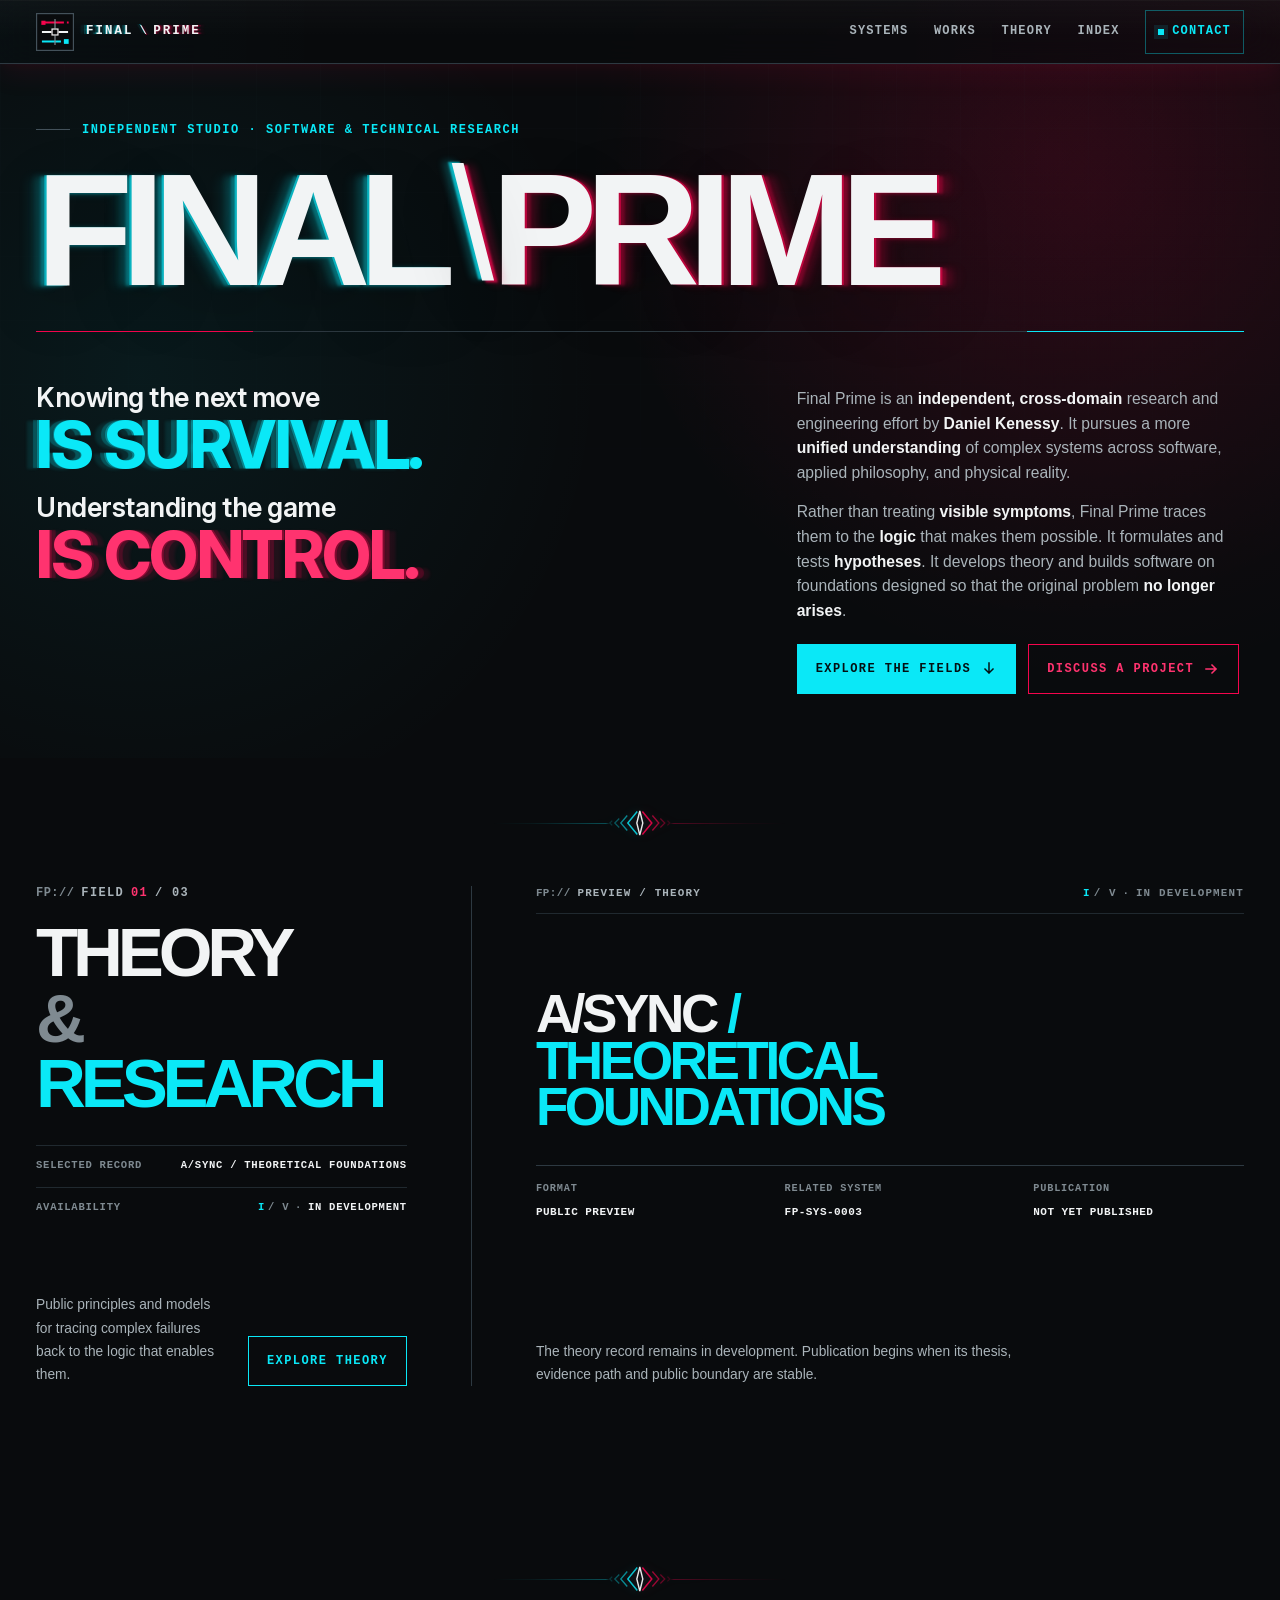
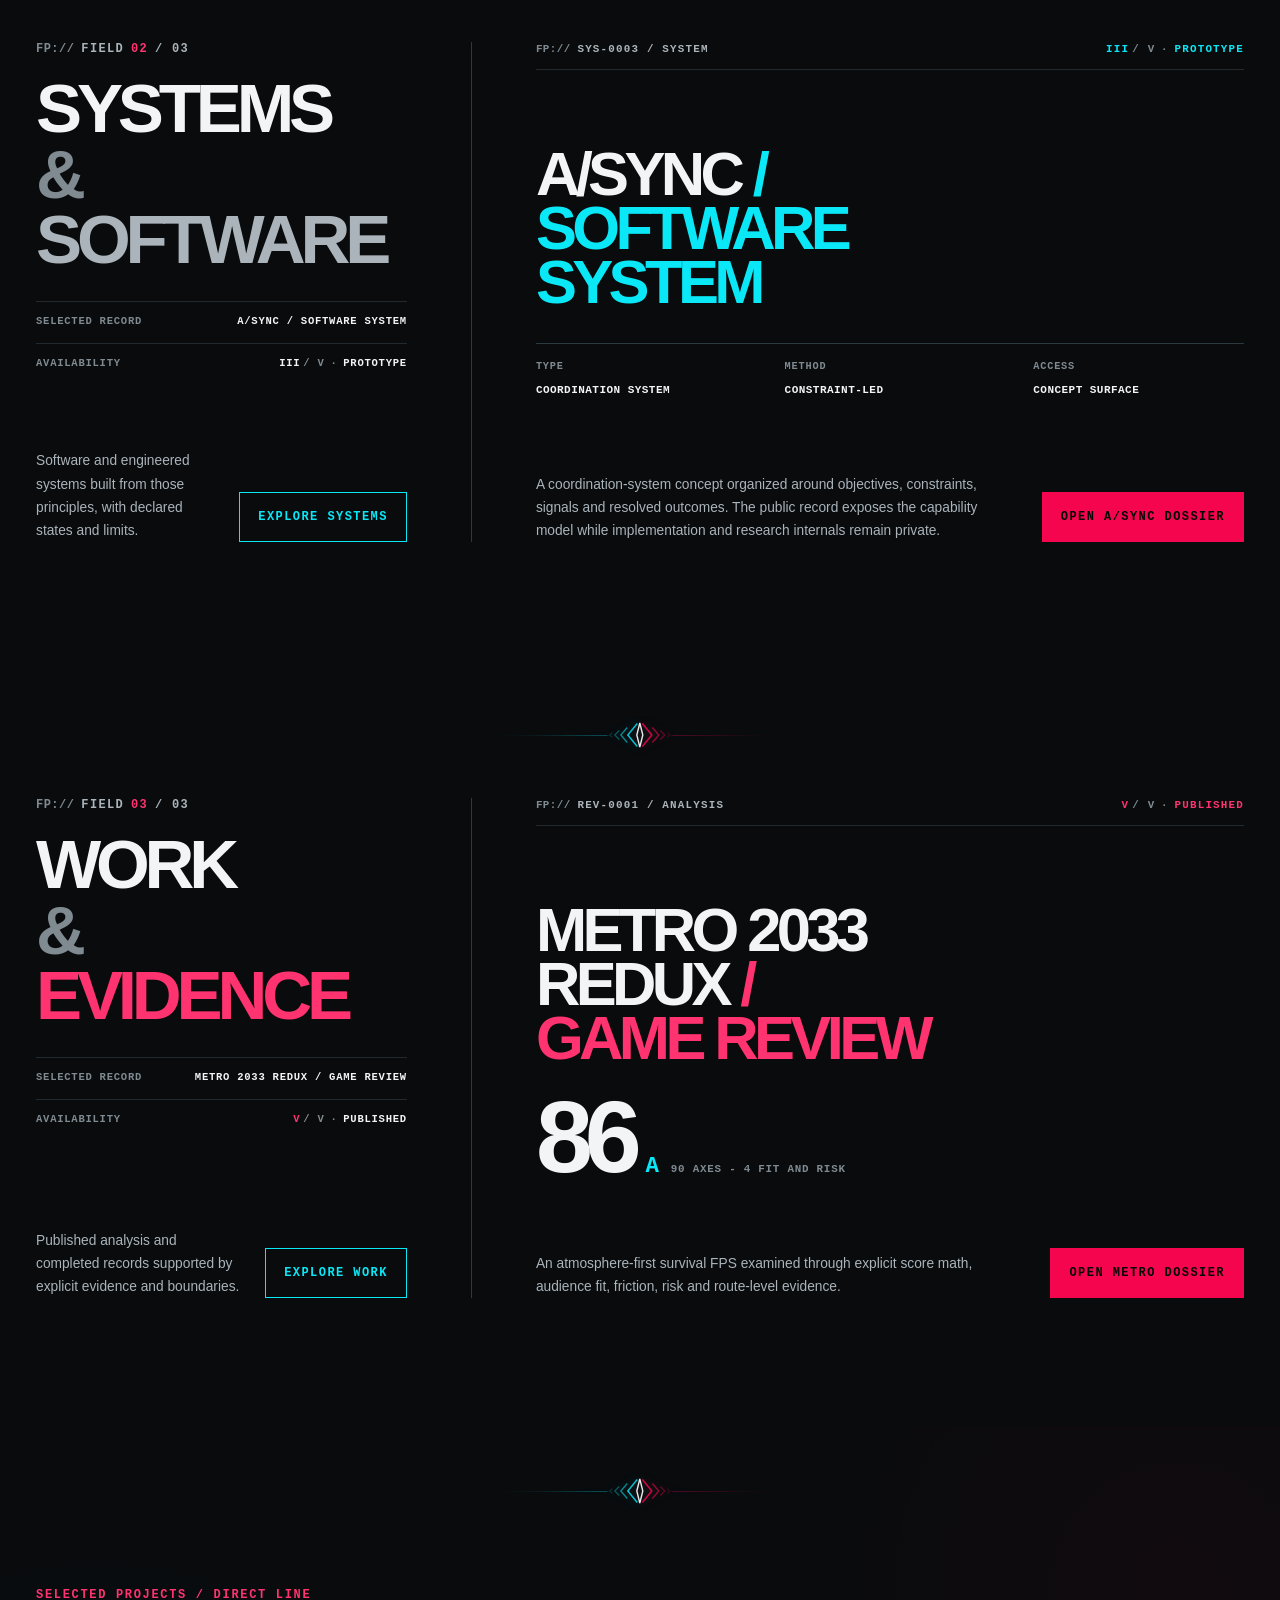
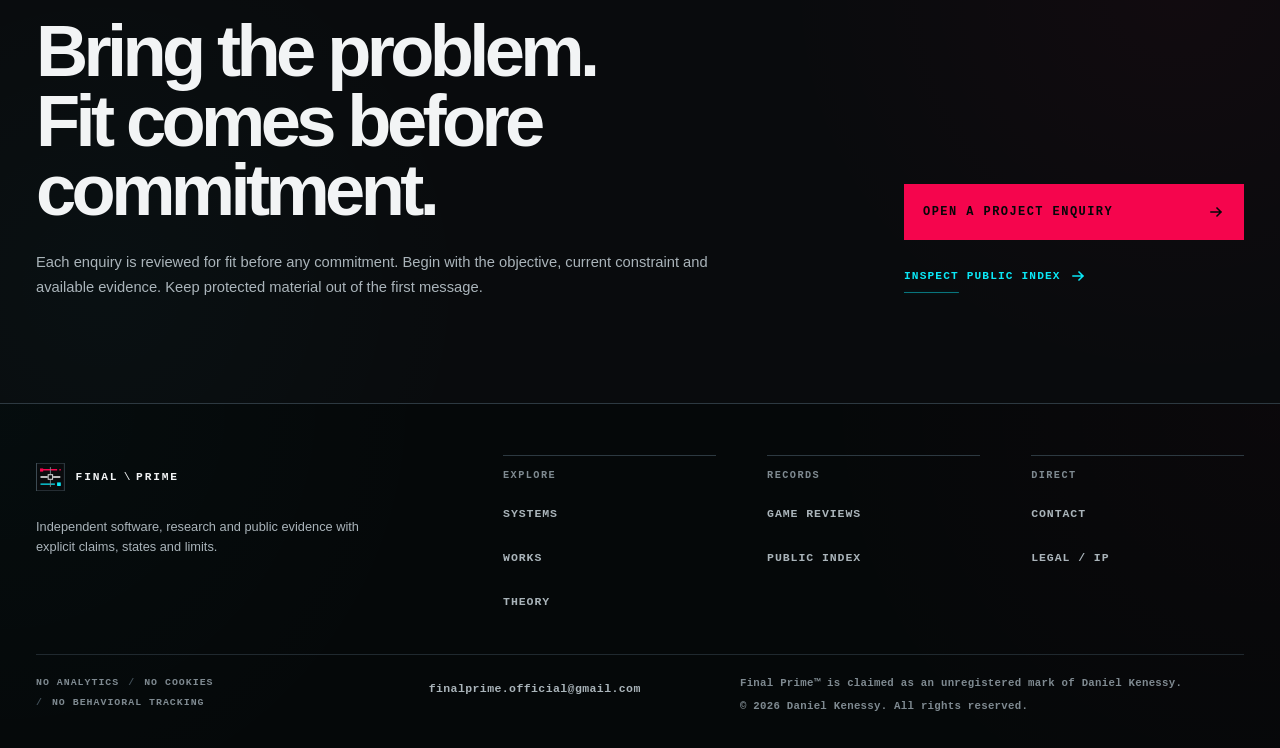
==== commit 93fa70f4: "Build dedicated A/SYNC system dossier" ====
--- a/index.html
+++ b/index.html
@@ -40,7 +40,7 @@
   <link rel="stylesheet" href="/assets/hero.css?v=20260719-10">
   <link rel="stylesheet" href="/assets/content-b.css">
   <link rel="stylesheet" href="/assets/responsive.css?v=20260717-4">
-  <link rel="stylesheet" href="/assets/surface-polish.css?v=20260719-5">
+  <link rel="stylesheet" href="/assets/surface-polish.css?v=20260719-6">
   <link rel="stylesheet" href="/assets/home-v1.css?v=20260719-28">
   <noscript><link rel="stylesheet" href="/assets/no-js.css"></noscript>
   <script src="/assets/app.js?v=20260718-4" defer></script>
@@ -154,7 +154,7 @@
                   <div><dt>Method</dt><dd>Constraint-led</dd></div>
                   <div><dt>Access</dt><dd>Concept surface</dd></div>
                 </dl>
-                <div class="field-feature-intro"><p>A coordination-system concept organized around objectives, constraints, signals and resolved outcomes. The public record exposes the capability model while implementation and research internals remain private.</p><a class="button button-primary" href="/systems/#async">Open A/SYNC record</a></div>
+                <div class="field-feature-intro"><p>A coordination-system concept organized around objectives, constraints, signals and resolved outcomes. The public record exposes the capability model while implementation and research internals remain private.</p><a class="button button-primary" href="/systems/async/">Open A/SYNC dossier</a></div>
               </article>
             </li>
           </ol>
--- a/assets/surface-polish.css
+++ b/assets/surface-polish.css
@@ -70,14 +70,6 @@
 .surface-current::before { background: var(--cyan); }
 .surface-current header strong { color: var(--cyan); }
 
-.surface-private {
-  border-color: rgba(245, 5, 77, 0.3);
-  box-shadow: inset 2px 0 0 var(--fuchsia);
-}
-
-.surface-private::before { background: var(--fuchsia); }
-.surface-private header strong { color: var(--fuchsia-text); }
-
 .surface-actions {
   display: flex;
   flex-wrap: wrap;
@@ -286,8 +278,7 @@
   .site-footer { background: Canvas; }
   .footer-nav-group,
   .footer-rail,
-  .surface-current,
-  .surface-private { border-color: CanvasText; box-shadow: none; }
+  .surface-current { border-color: CanvasText; box-shadow: none; }
   .footer-nav a::after { background: CanvasText; box-shadow: none; }
 }
 
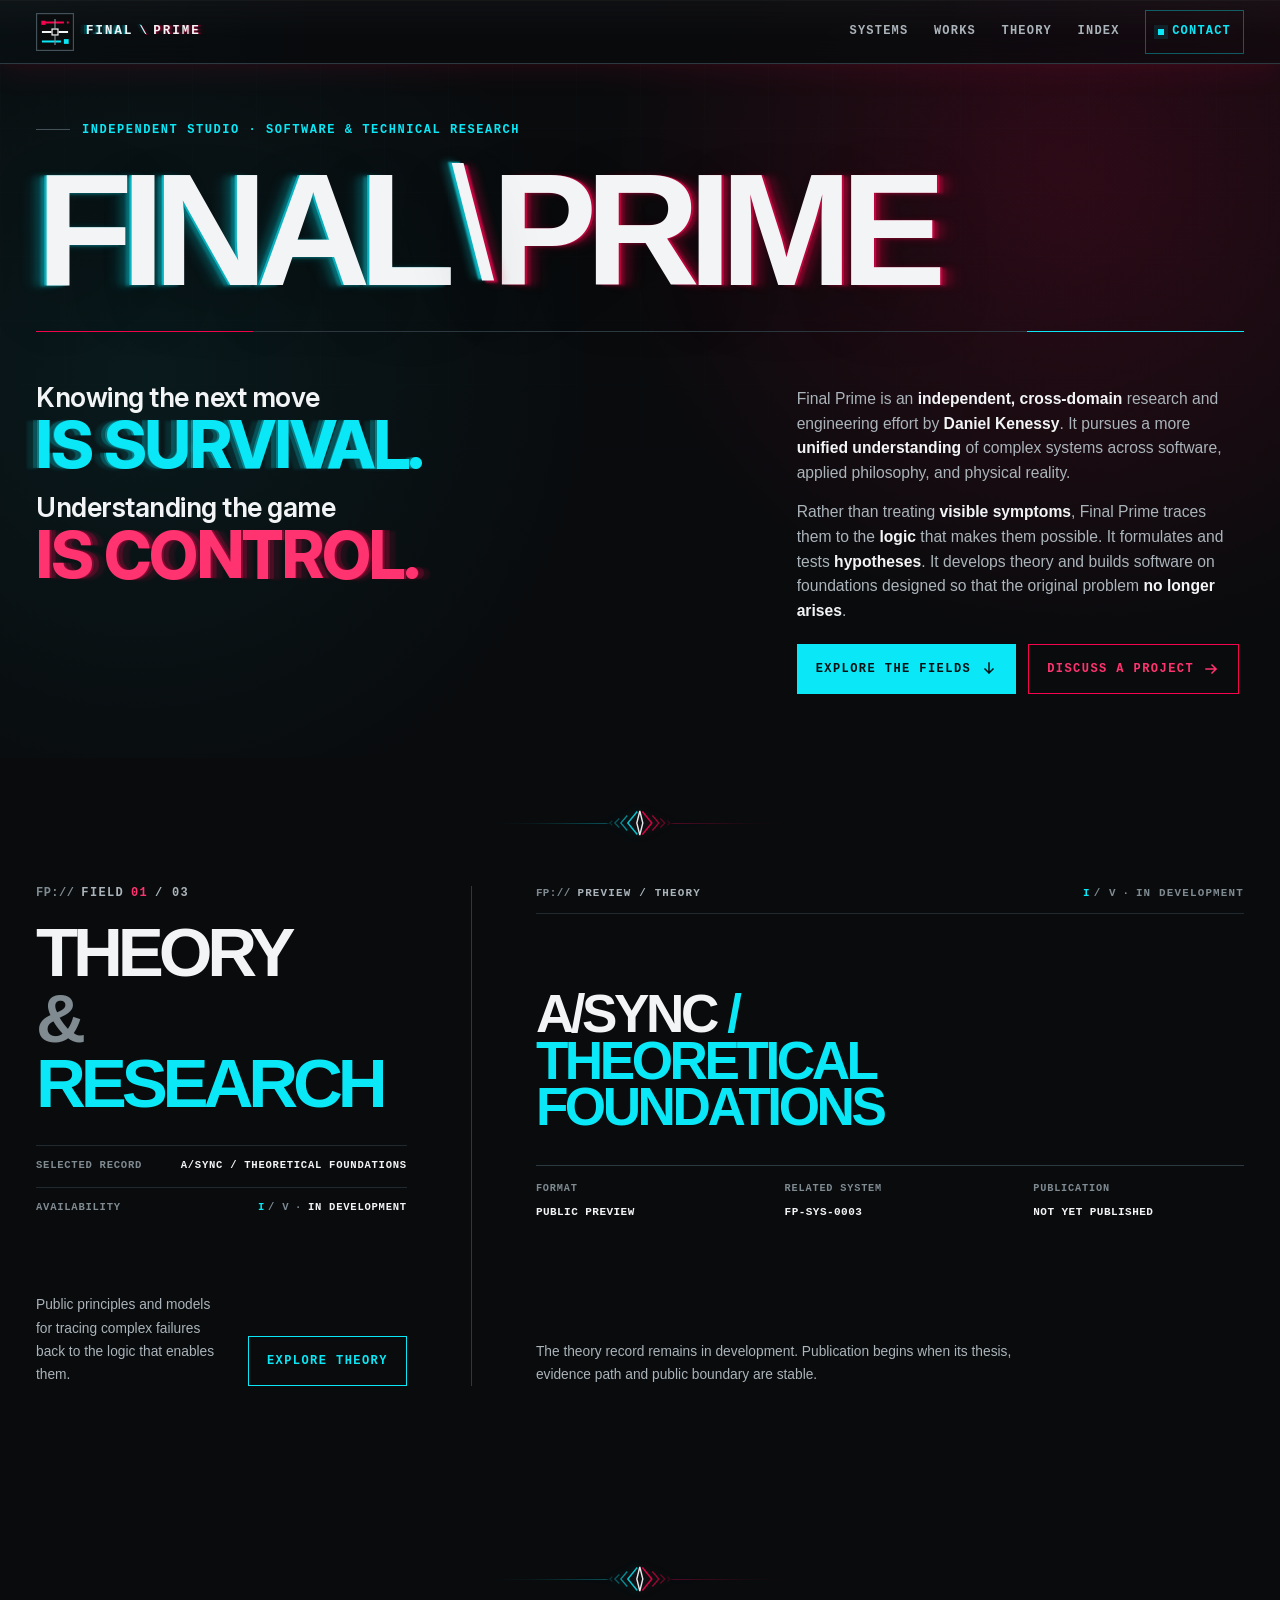
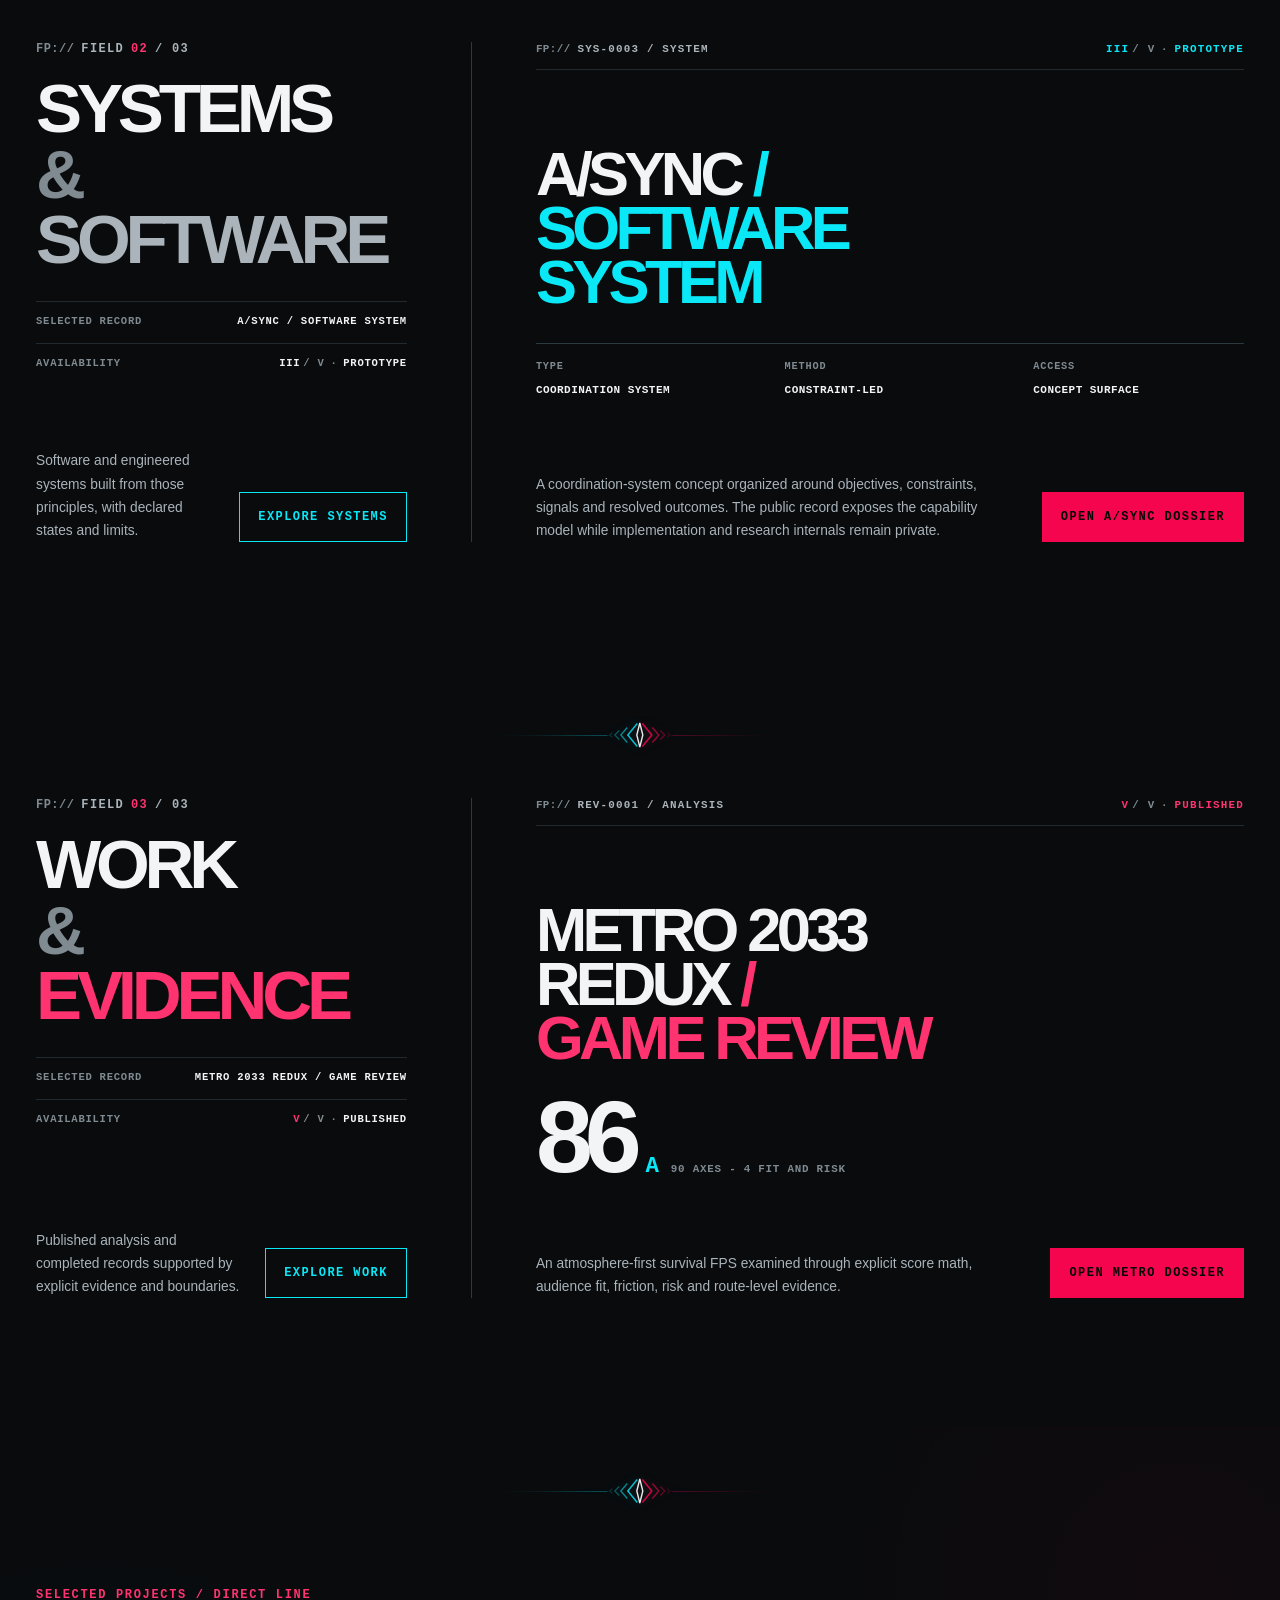
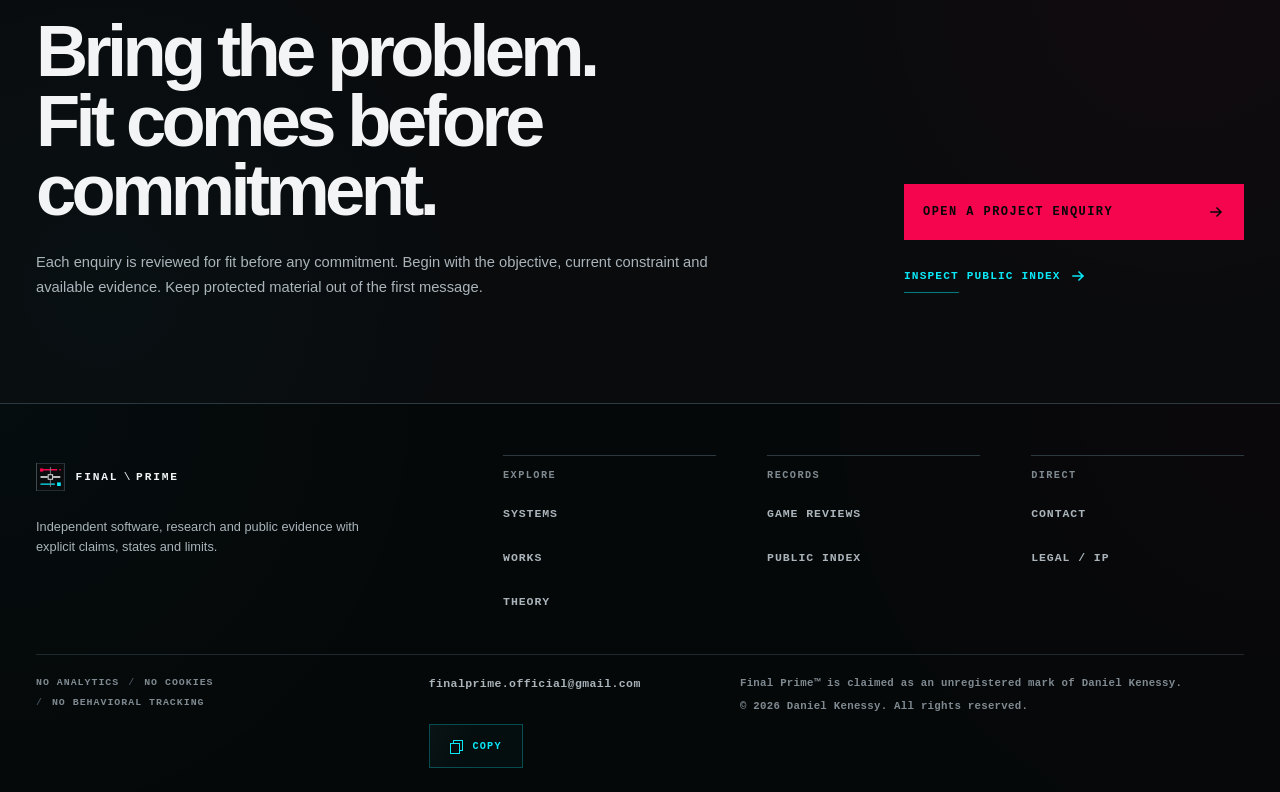
==== commit 46869ceb: "Add polished email copy controls" ====
--- a/index.html
+++ b/index.html
@@ -38,9 +38,8 @@
   <link rel="manifest" href="/site.webmanifest">
   <link rel="stylesheet" href="/assets/base.css?v=20260719-8">
   <link rel="stylesheet" href="/assets/hero.css?v=20260719-10">
-  <link rel="stylesheet" href="/assets/content-b.css">
   <link rel="stylesheet" href="/assets/responsive.css?v=20260717-4">
-  <link rel="stylesheet" href="/assets/surface-polish.css?v=20260719-6">
+  <link rel="stylesheet" href="/assets/surface-polish.css?v=20260719-7">
   <link rel="stylesheet" href="/assets/home-v1.css?v=20260719-28">
   <noscript><link rel="stylesheet" href="/assets/no-js.css"></noscript>
   <script src="/assets/app.js?v=20260718-4" defer></script>
@@ -246,5 +245,6 @@
       </div>
     </div>
   </footer>
+  <script src="/assets/copy-email.js?v=20260719-1"></script>
 </body>
 </html>
--- a/assets/surface-polish.css
+++ b/assets/surface-polish.css
@@ -221,6 +221,136 @@
 .footer-email a:hover,
 .footer-email a:focus-visible { color: var(--cyan); }
 
+.email-copy-suite {
+  position: relative;
+  display: grid;
+  min-width: 0;
+  align-items: center;
+}
+
+.footer-email.email-copy-suite {
+  grid-template-columns: minmax(0, 1fr);
+  gap: 5px;
+  justify-items: start;
+}
+
+.email-copy-button {
+  position: relative;
+  isolation: isolate;
+  display: inline-grid;
+  grid-template-columns: 14px auto;
+  gap: 9px;
+  min-width: 94px;
+  min-height: 44px;
+  align-items: center;
+  justify-content: center;
+  padding: 0 14px;
+  overflow: hidden;
+  border: 1px solid rgba(10, 232, 247, 0.28);
+  background:
+    linear-gradient(115deg, rgba(255, 255, 255, 0.025), transparent 44%),
+    rgba(10, 232, 247, 0.025);
+  color: var(--cyan);
+  cursor: pointer;
+  font: 800 0.64rem/1 var(--mono);
+  letter-spacing: 0.12em;
+  text-transform: uppercase;
+  transition: color 180ms ease, border-color 180ms ease, background-color 180ms ease, box-shadow 180ms ease, transform 120ms ease;
+}
+
+.email-copy-button::after {
+  position: absolute;
+  z-index: -1;
+  inset: 0;
+  content: "";
+  background: linear-gradient(100deg, transparent 12%, rgba(10, 232, 247, 0.26) 50%, transparent 88%);
+  opacity: 0;
+  transform: translateX(-125%);
+  pointer-events: none;
+}
+
+.email-copy-button:hover,
+.email-copy-button:focus-visible {
+  border-color: rgba(10, 232, 247, 0.62);
+  background-color: rgba(10, 232, 247, 0.055);
+  box-shadow: 16px 0 28px -18px rgba(10, 232, 247, 0.72);
+}
+
+.email-copy-button:active { transform: translateY(1px); }
+.email-copy-button[aria-busy="true"] { cursor: wait; }
+
+.email-copy-icon {
+  position: relative;
+  width: 14px;
+  height: 14px;
+}
+
+.email-copy-icon::before,
+.email-copy-icon::after {
+  position: absolute;
+  width: 8px;
+  height: 9px;
+  border: 1px solid currentColor;
+  content: "";
+  transition: opacity 160ms ease, transform 160ms ease;
+}
+
+.email-copy-icon::before { top: 1px; left: 4px; }
+.email-copy-icon::after { top: 4px; left: 1px; background: var(--bg); }
+
+.email-copy-button.is-copied {
+  border-color: rgba(10, 232, 247, 0.9);
+  background-color: rgba(10, 232, 247, 0.12);
+  box-shadow: 0 0 26px -12px rgba(10, 232, 247, 0.95);
+  animation: email-copy-flash 620ms ease-out 1;
+}
+
+.email-copy-button.is-copied::after {
+  opacity: 1;
+  animation: email-copy-sweep 560ms ease-out 1;
+}
+
+.email-copy-button.is-copied .email-copy-icon::before {
+  top: 2px;
+  left: 2px;
+  width: 10px;
+  height: 6px;
+  border: 0;
+  border-bottom: 2px solid currentColor;
+  border-left: 2px solid currentColor;
+  transform: rotate(-45deg);
+}
+
+.email-copy-button.is-copied .email-copy-icon::after { opacity: 0; }
+
+.email-copy-button.is-copy-fallback {
+  border-color: var(--line-strong);
+  color: var(--text);
+}
+
+.email-copy-status {
+  position: absolute !important;
+  width: 1px !important;
+  height: 1px !important;
+  margin: -1px !important;
+  padding: 0 !important;
+  overflow: hidden !important;
+  border: 0 !important;
+  clip: rect(0 0 0 0) !important;
+  white-space: nowrap !important;
+}
+
+@keyframes email-copy-flash {
+  0% { color: var(--text); filter: brightness(1.55); }
+  38% { color: var(--cyan); filter: brightness(1.2); }
+  100% { color: var(--cyan); filter: none; }
+}
+
+@keyframes email-copy-sweep {
+  from { transform: translateX(-125%); }
+  to { transform: translateX(125%); }
+}
+
 .footer-legal {
   display: grid;
   gap: 6px;
@@ -280,6 +410,16 @@
   .footer-rail,
   .surface-current { border-color: CanvasText; box-shadow: none; }
   .footer-nav a::after { background: CanvasText; box-shadow: none; }
+  .email-copy-button { border-color: ButtonText; color: ButtonText; background: ButtonFace; box-shadow: none; }
+  .email-copy-button::after { display: none; }
+}
+
+@media (prefers-reduced-motion: reduce) {
+  .email-copy-button,
+  .email-copy-icon::before,
+  .email-copy-icon::after { transition: none; }
+  .email-copy-button.is-copied,
+  .email-copy-button.is-copied::after { animation: none; }
 }
 
 @media (prefers-reduced-transparency: reduce) {
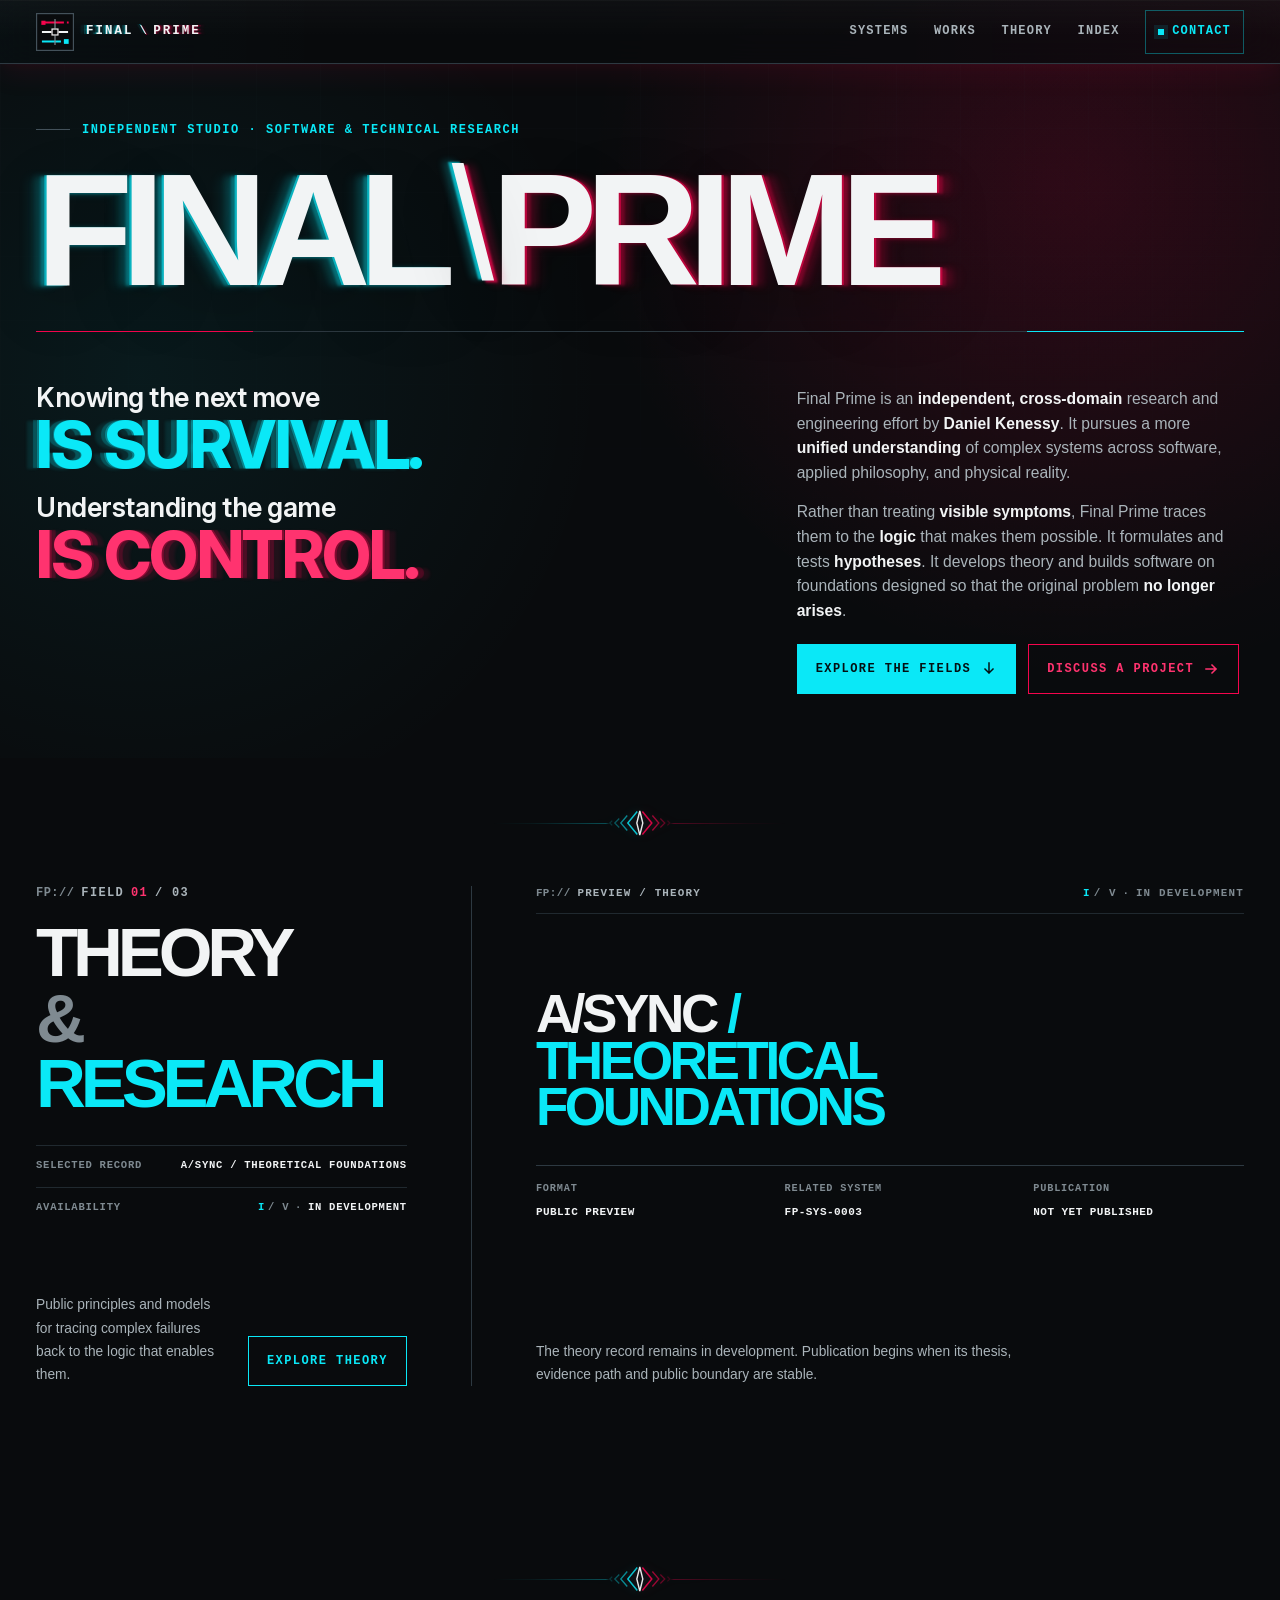
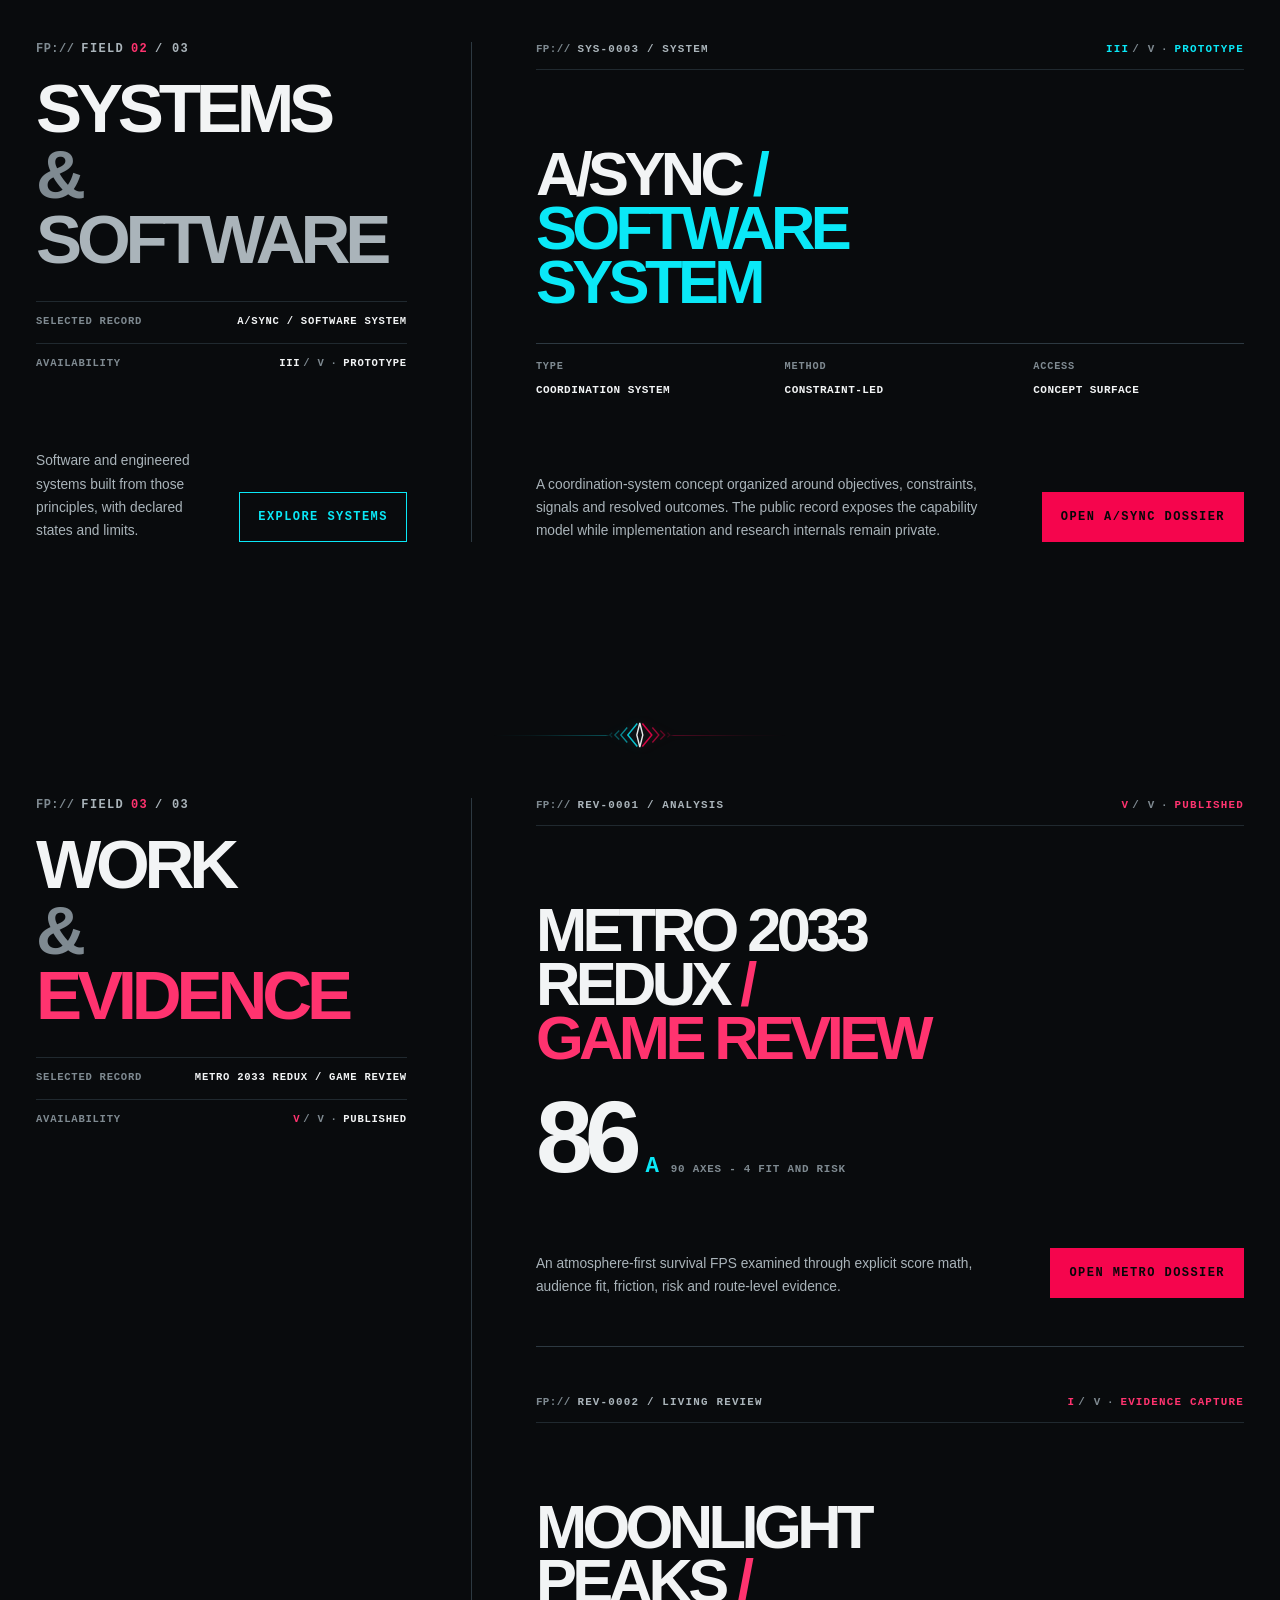
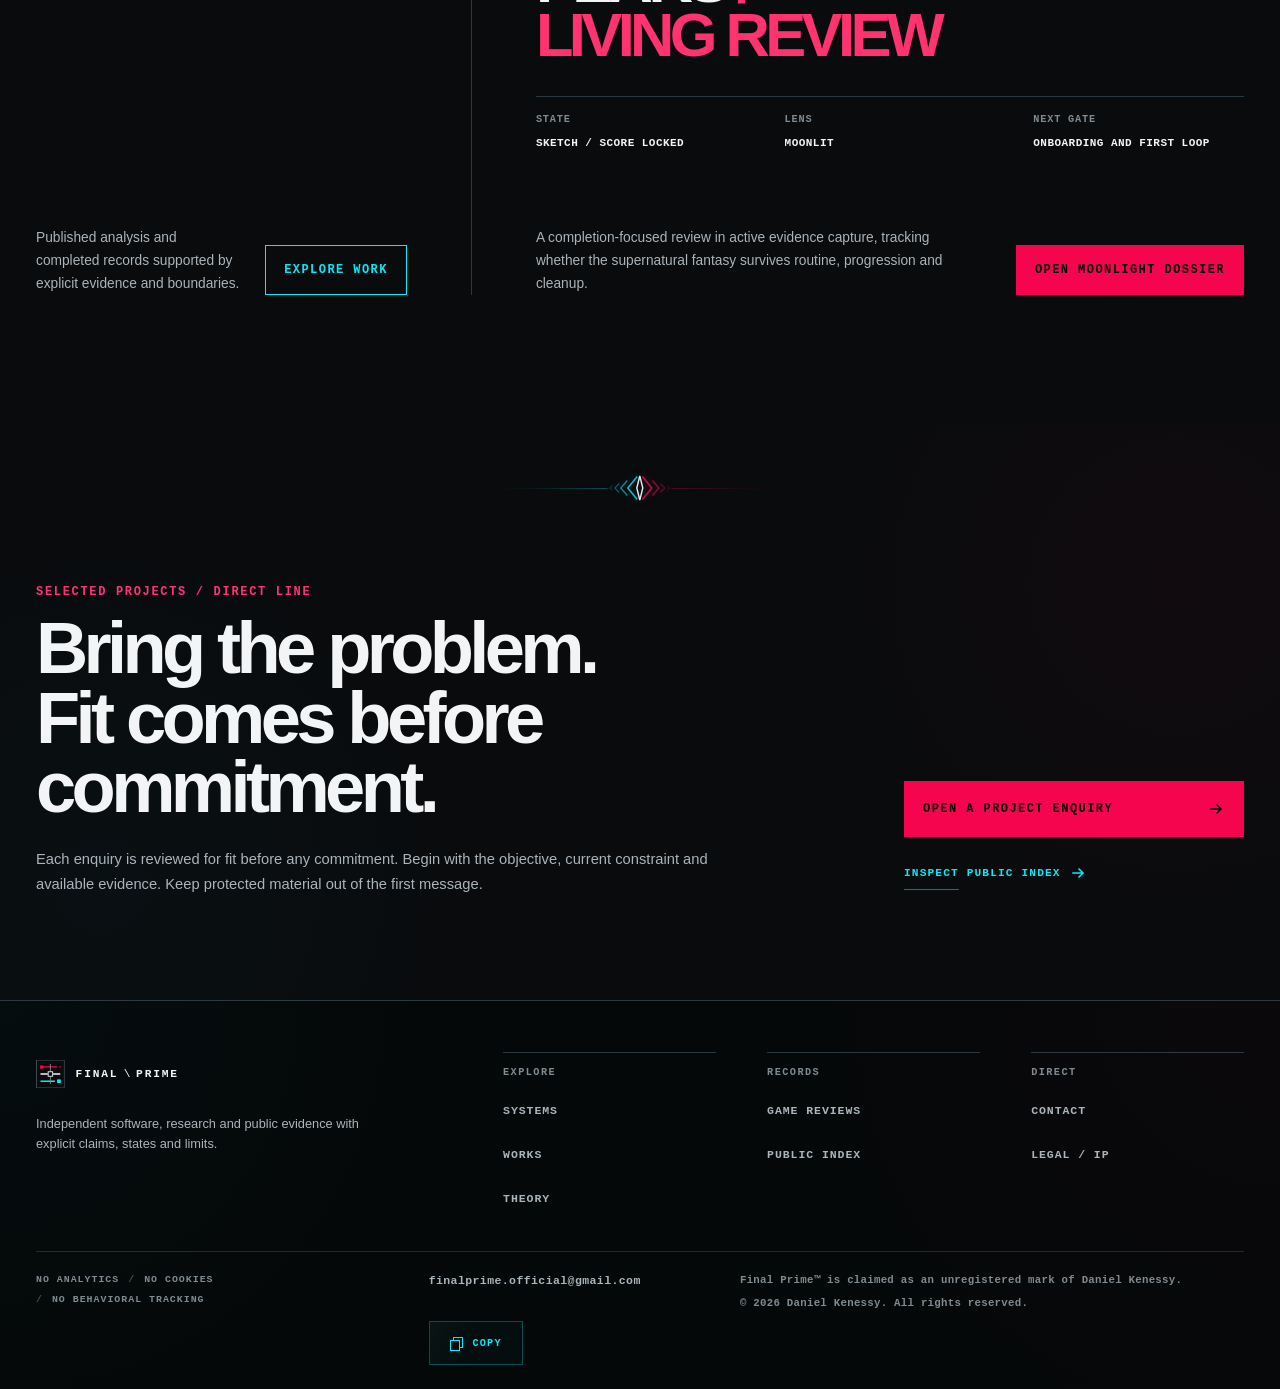
==== commit b02aafeb: "Expose Moonlight Peaks on homepage" ====
--- a/index.html
+++ b/index.html
@@ -182,6 +182,18 @@
                 <div class="field-feature-intro"><p>An atmosphere-first survival FPS examined through explicit score math, audience fit, friction, risk and route-level evidence.</p><a class="button button-primary" href="/reviews/metro-2033-redux/">Open Metro dossier</a></div>
               </article>
             </li>
+            <li>
+              <article class="field-feature field-feature-review" aria-labelledby="moonlight-home-title">
+                <div class="field-feature-topline"><span class="field-feature-identity"><span class="field-feature-protocol">FP://</span><span>REV-0002 / Living Review</span></span><strong><span class="sr-only">Stage 1 of 5: Evidence capture</span><span class="field-feature-state-visual" aria-hidden="true"><span class="field-feature-stage"><b>I</b><span>/ V</span></span><span class="field-feature-state-separator">&middot;</span><span>Evidence capture</span></span></strong></div>
+                <h3 id="moonlight-home-title"><span class="field-title-primary">Moonlight</span> <span class="field-title-primary">Peaks <span class="field-title-mark">/</span></span> <span class="field-title-accent">Living Review</span></h3>
+                <dl class="field-record-meta">
+                  <div><dt>State</dt><dd>Sketch / score locked</dd></div>
+                  <div><dt>Lens</dt><dd>MOONLIT</dd></div>
+                  <div><dt>Next gate</dt><dd>Onboarding and first loop</dd></div>
+                </dl>
+                <div class="field-feature-intro"><p>A completion-focused review in active evidence capture, tracking whether the supernatural fantasy survives routine, progression and cleanup.</p><a class="button button-primary" href="/reviews/moonlight-peaks/">Open Moonlight dossier</a></div>
+              </article>
+            </li>
           </ol>
         </div>
       </section>
@@ -247,4 +259,4 @@
   </footer>
   <script src="/assets/copy-email.js?v=20260719-1"></script>
 </body>
-</html>
+</html>
--- a/assets/no-js.css
+++ b/assets/no-js.css
@@ -1,5 +1,6 @@
 /* Mobile navigation fallback loaded only when JavaScript is unavailable. */
 html .review-dossier-page .evidence-toolbar-actions { display: none; }
+html.no-js .realops03-page .pareto-panel[hidden] { display: block !important; }
 
 @media (max-width: 760px) {
   html .menu-toggle { display: none; }
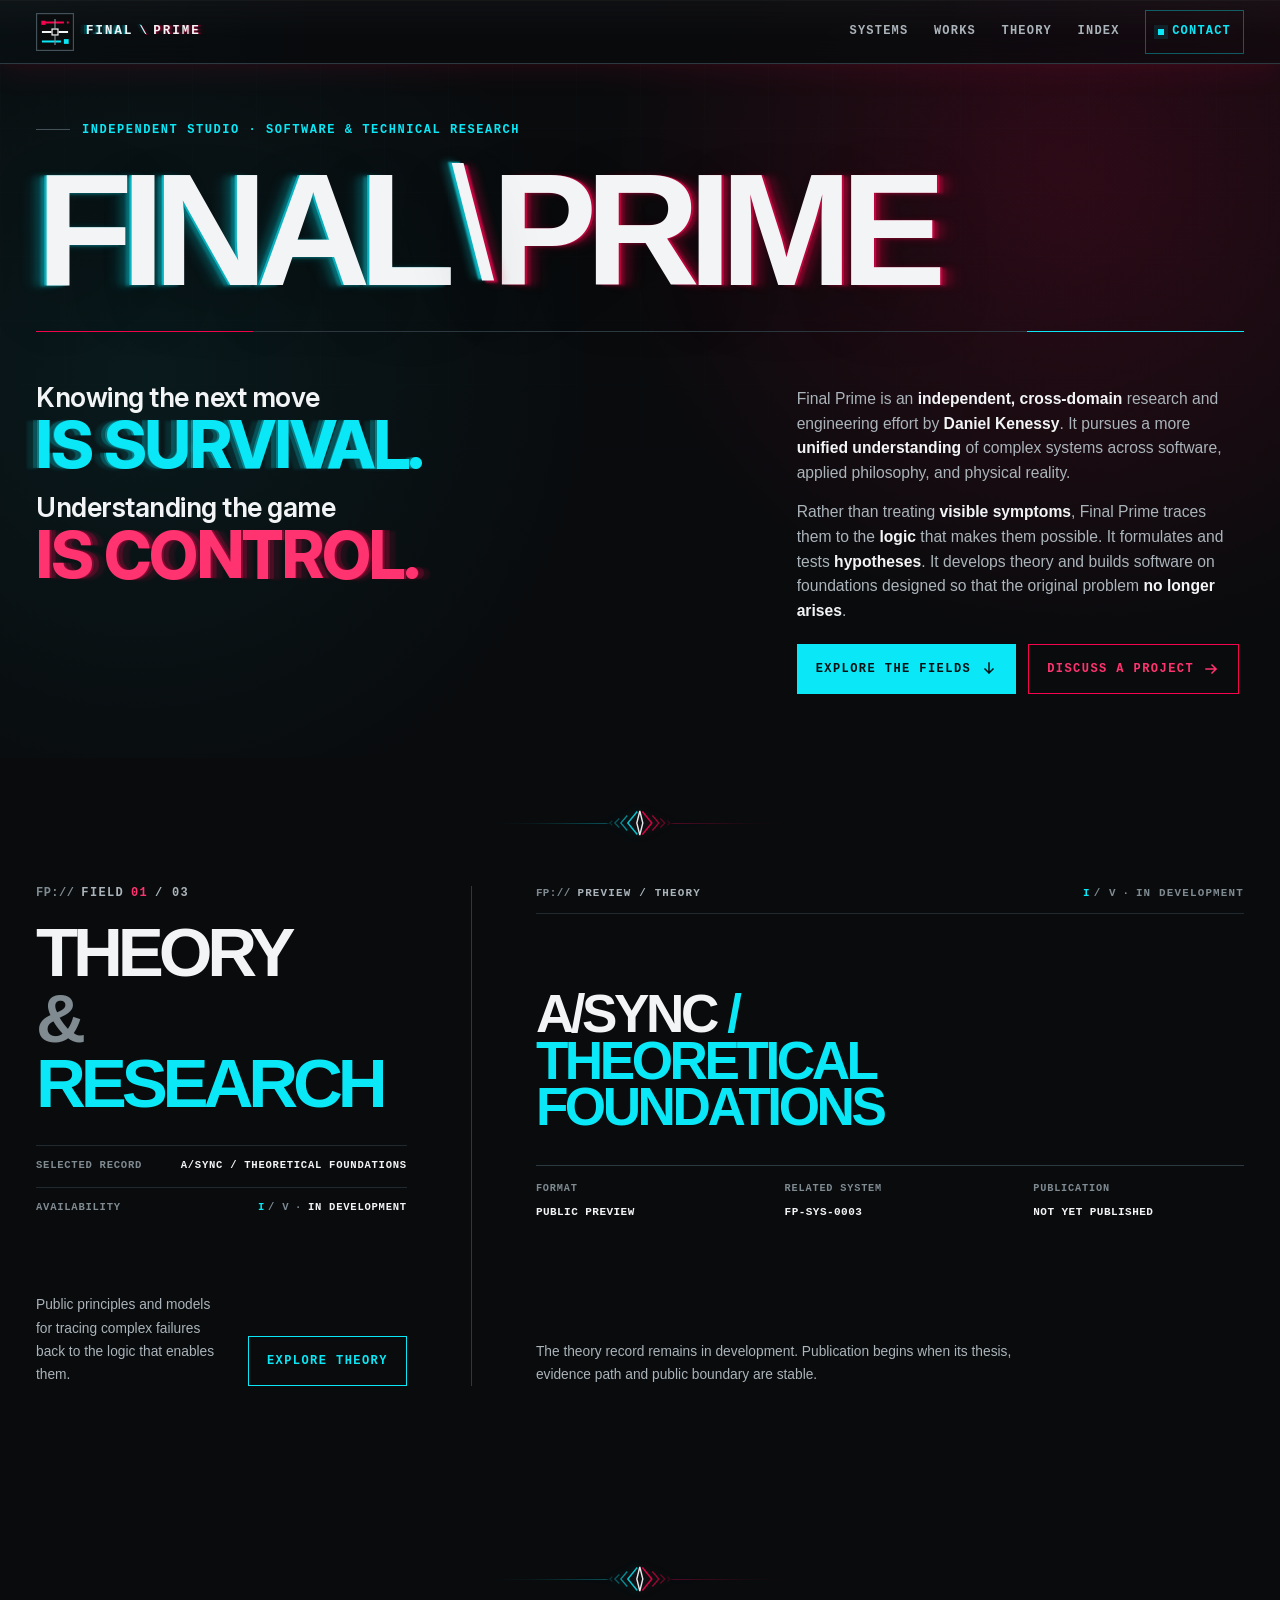
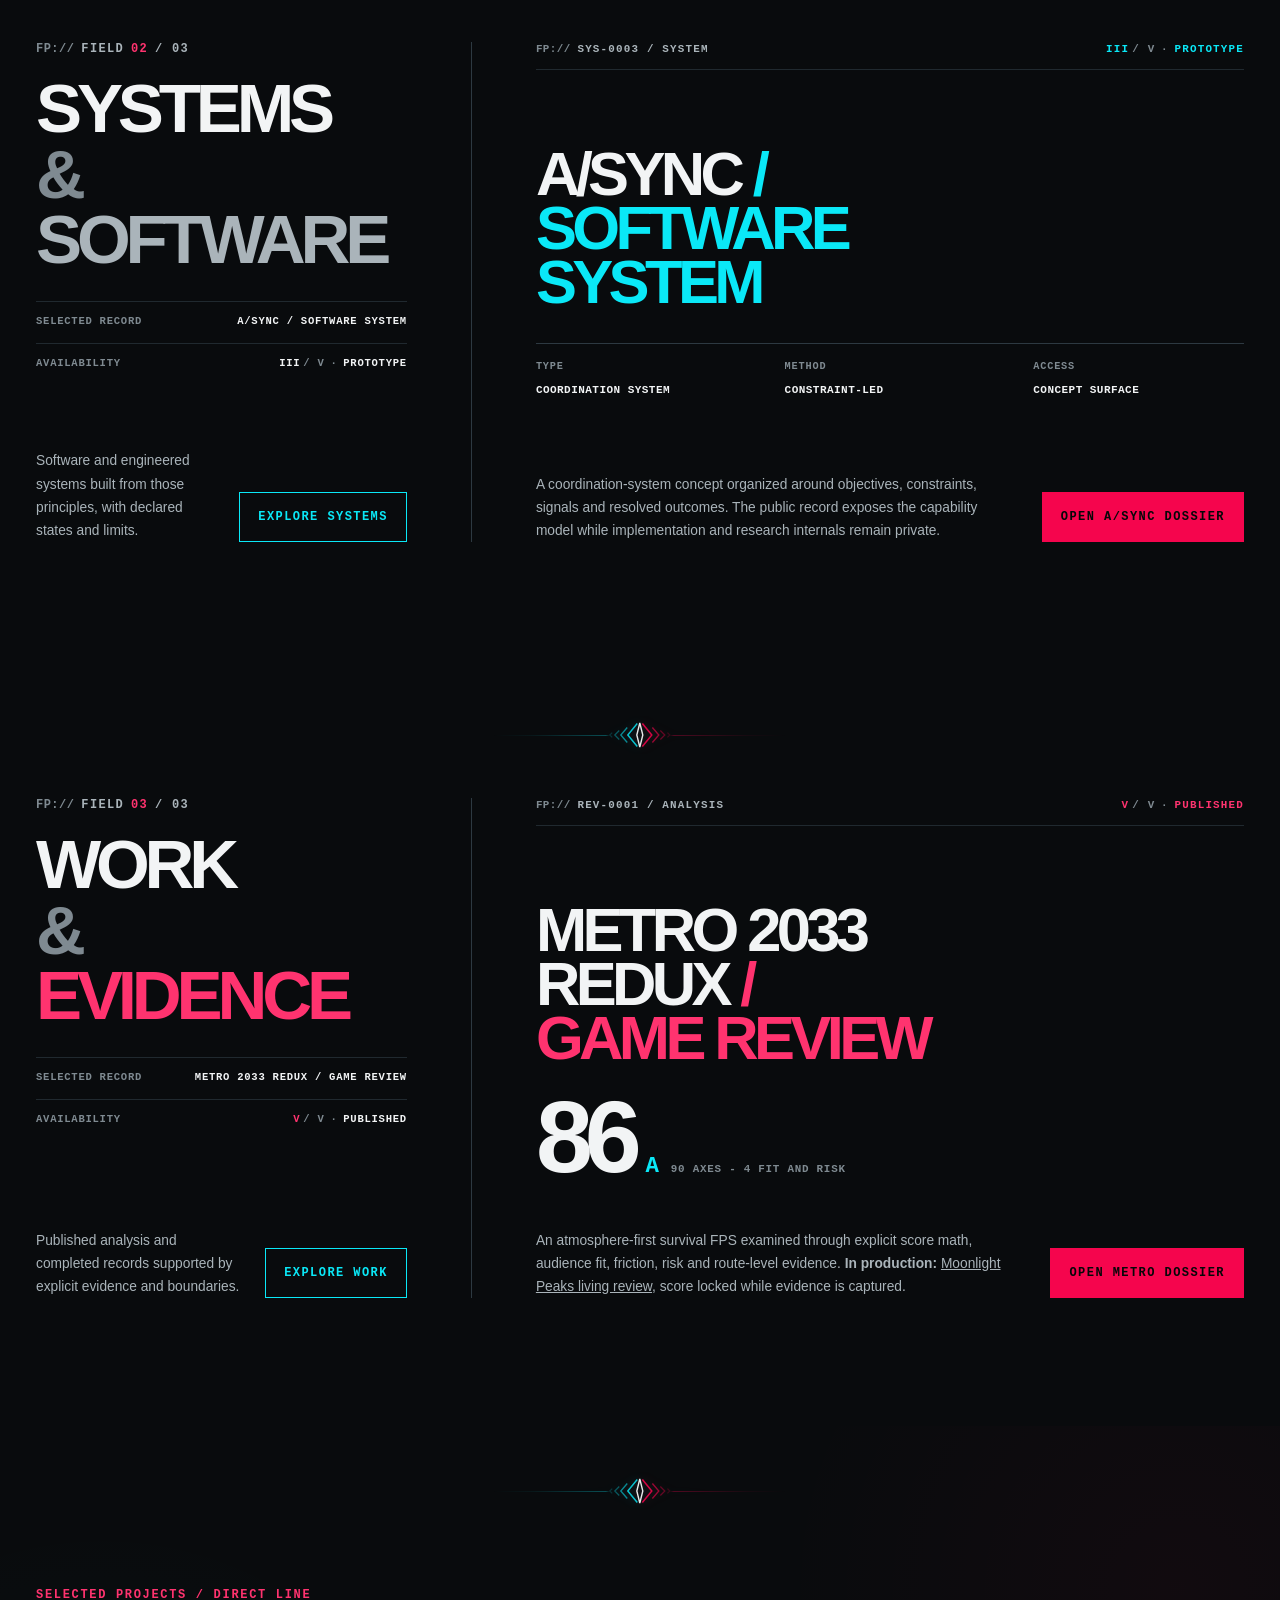
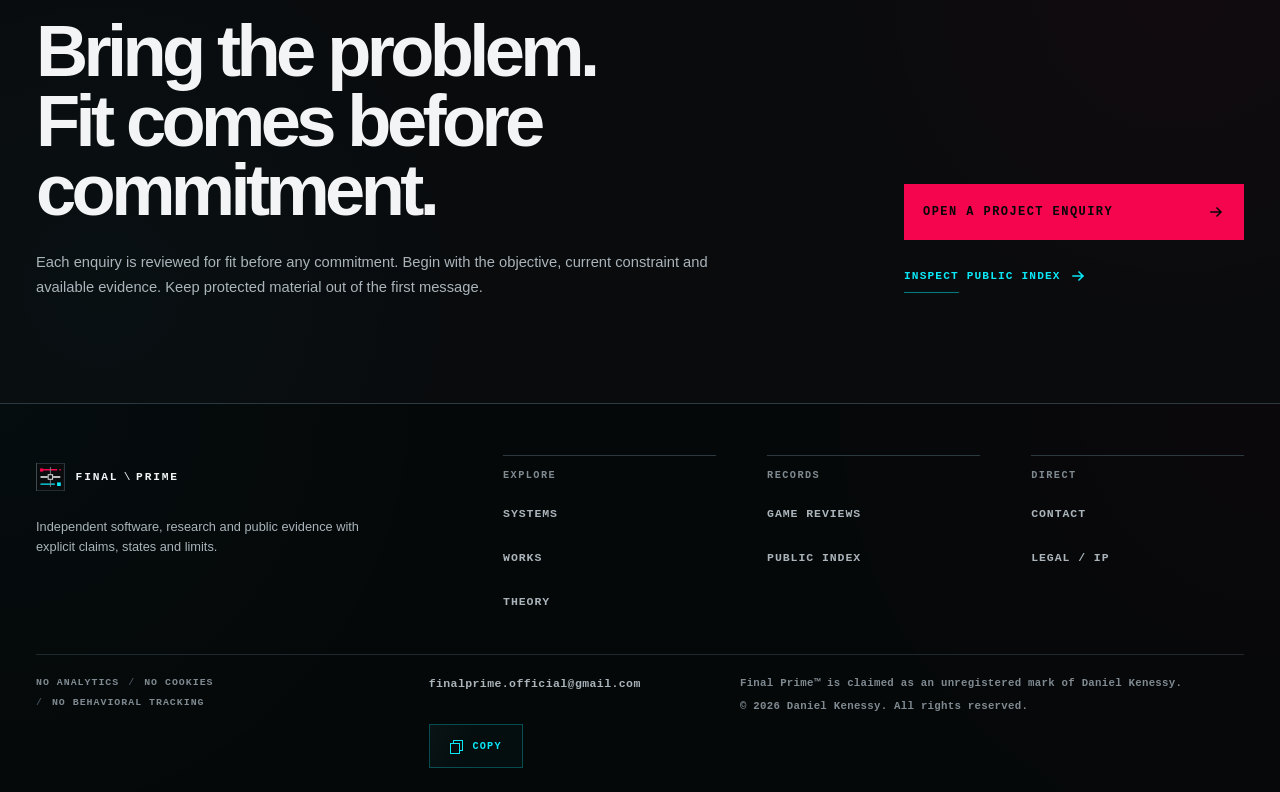
==== commit d7d462f9: "Fit Moonlight link into homepage field contract" ====
--- a/index.html
+++ b/index.html
@@ -179,19 +179,7 @@
                 <div class="field-score" role="group" aria-label="Score 86, grade A, calculated as 90 axes minus 4 fit and risk">
                   <strong>86</strong><span>A</span><small>90 axes - 4 fit and risk</small>
                 </div>
-                <div class="field-feature-intro"><p>An atmosphere-first survival FPS examined through explicit score math, audience fit, friction, risk and route-level evidence.</p><a class="button button-primary" href="/reviews/metro-2033-redux/">Open Metro dossier</a></div>
-              </article>
-            </li>
-            <li>
-              <article class="field-feature field-feature-review" aria-labelledby="moonlight-home-title">
-                <div class="field-feature-topline"><span class="field-feature-identity"><span class="field-feature-protocol">FP://</span><span>REV-0002 / Living Review</span></span><strong><span class="sr-only">Stage 1 of 5: Evidence capture</span><span class="field-feature-state-visual" aria-hidden="true"><span class="field-feature-stage"><b>I</b><span>/ V</span></span><span class="field-feature-state-separator">&middot;</span><span>Evidence capture</span></span></strong></div>
-                <h3 id="moonlight-home-title"><span class="field-title-primary">Moonlight</span> <span class="field-title-primary">Peaks <span class="field-title-mark">/</span></span> <span class="field-title-accent">Living Review</span></h3>
-                <dl class="field-record-meta">
-                  <div><dt>State</dt><dd>Sketch / score locked</dd></div>
-                  <div><dt>Lens</dt><dd>MOONLIT</dd></div>
-                  <div><dt>Next gate</dt><dd>Onboarding and first loop</dd></div>
-                </dl>
-                <div class="field-feature-intro"><p>A completion-focused review in active evidence capture, tracking whether the supernatural fantasy survives routine, progression and cleanup.</p><a class="button button-primary" href="/reviews/moonlight-peaks/">Open Moonlight dossier</a></div>
+                <div class="field-feature-intro"><p>An atmosphere-first survival FPS examined through explicit score math, audience fit, friction, risk and route-level evidence. <strong>In production:</strong> <a href="/reviews/moonlight-peaks/">Moonlight Peaks living review</a>, score locked while evidence is captured.</p><a class="button button-primary" href="/reviews/metro-2033-redux/">Open Metro dossier</a></div>
               </article>
             </li>
           </ol>
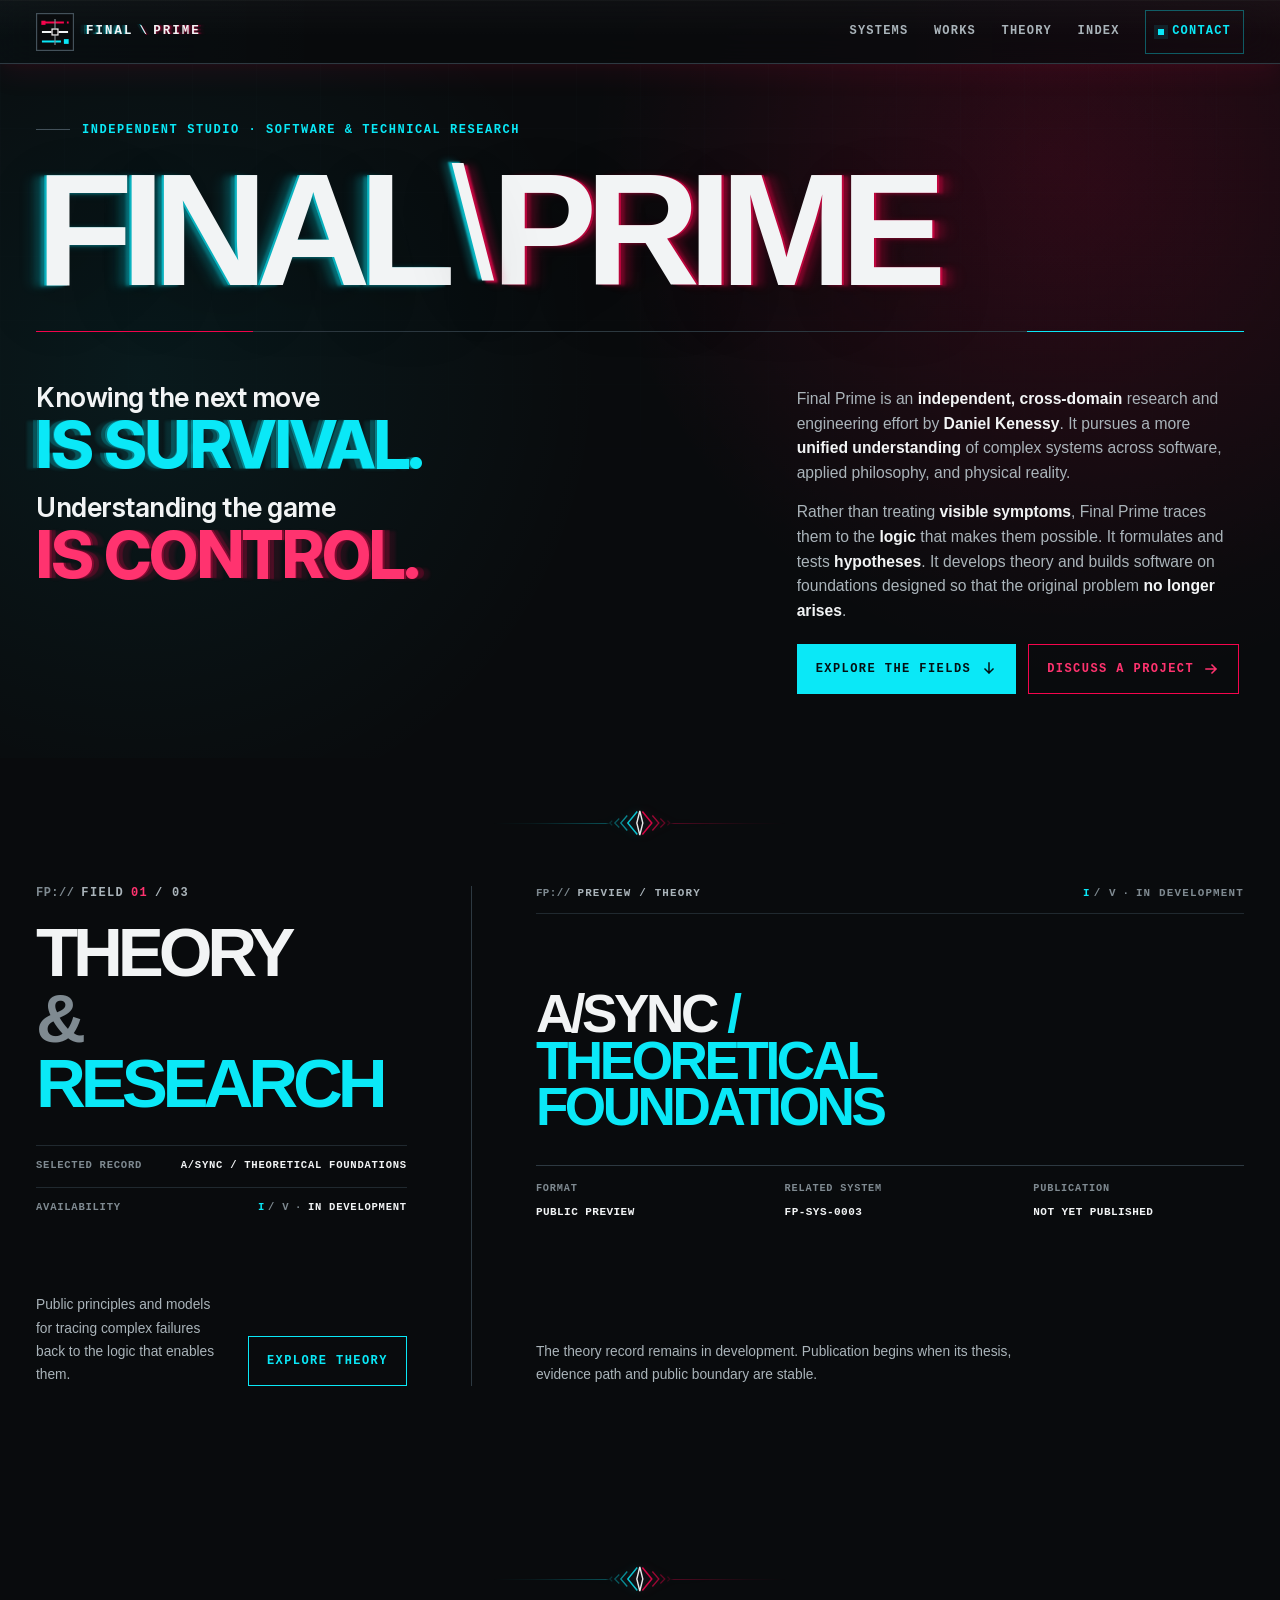
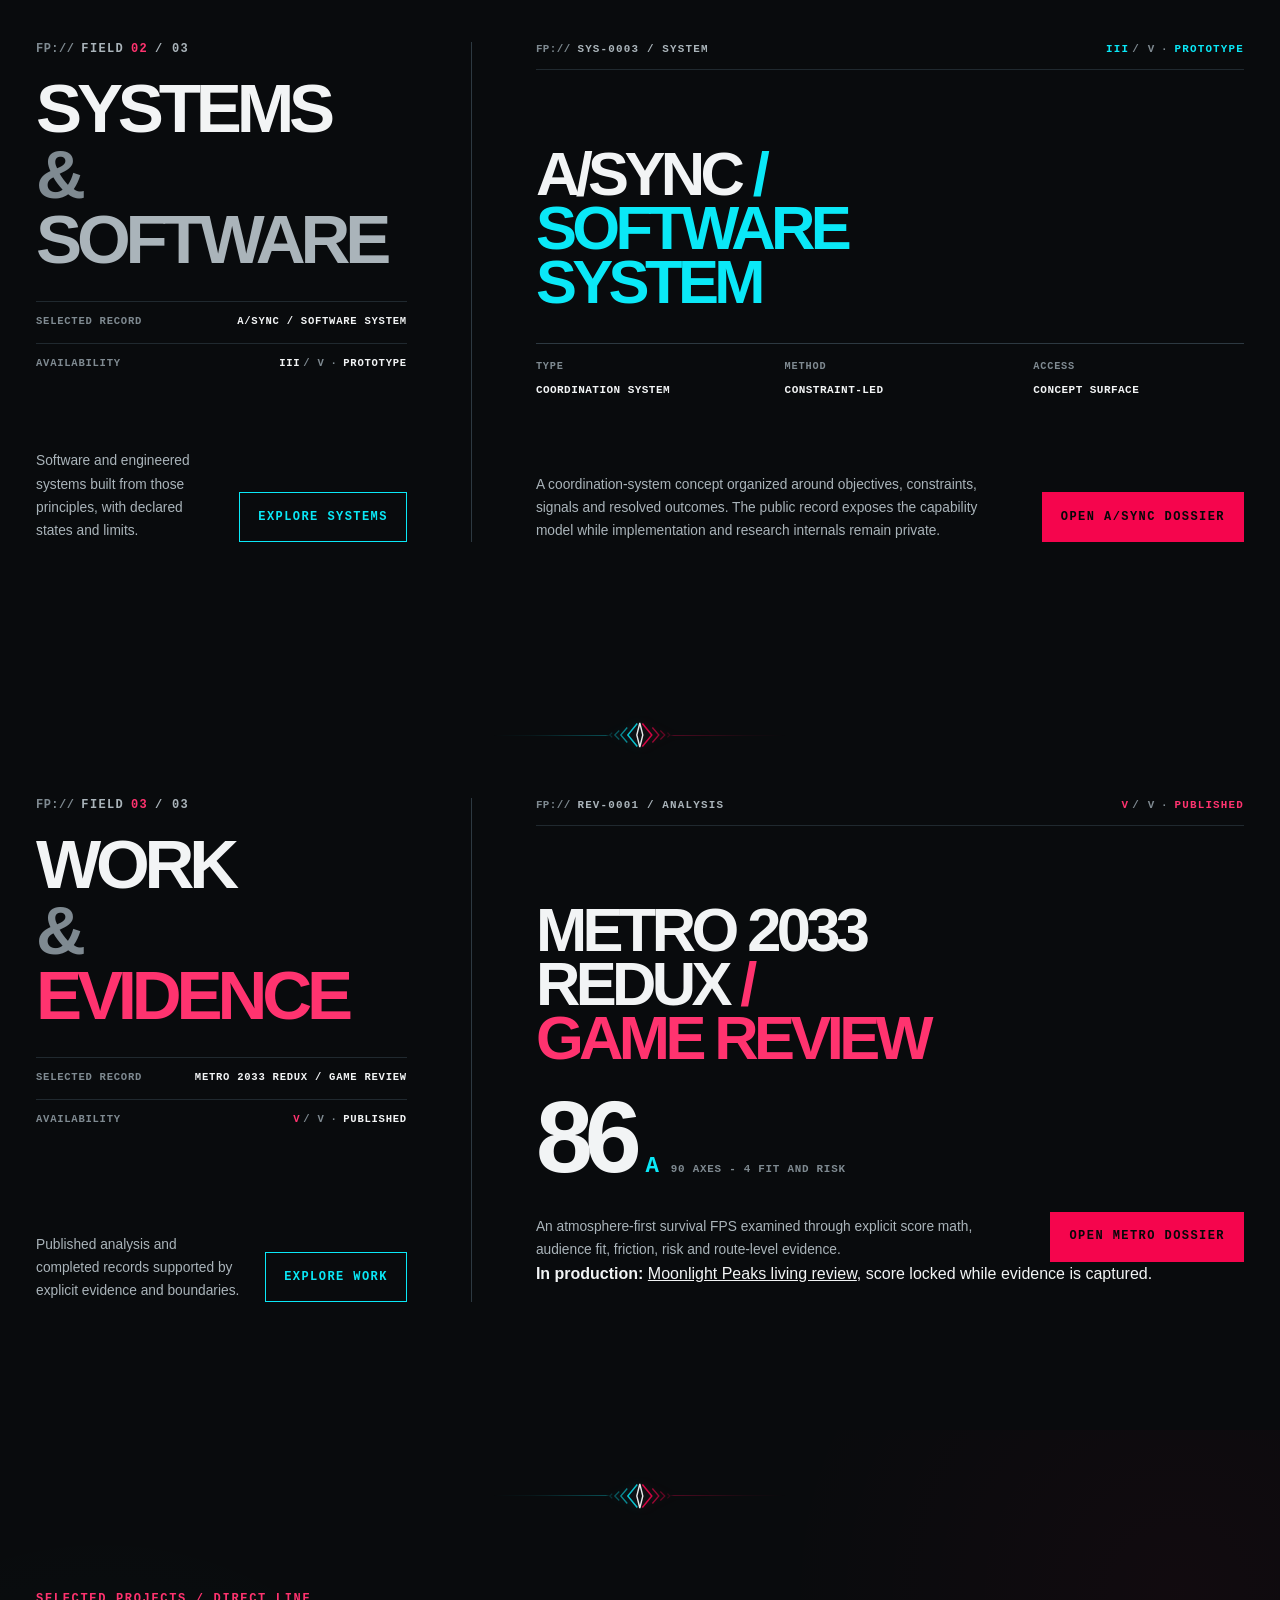
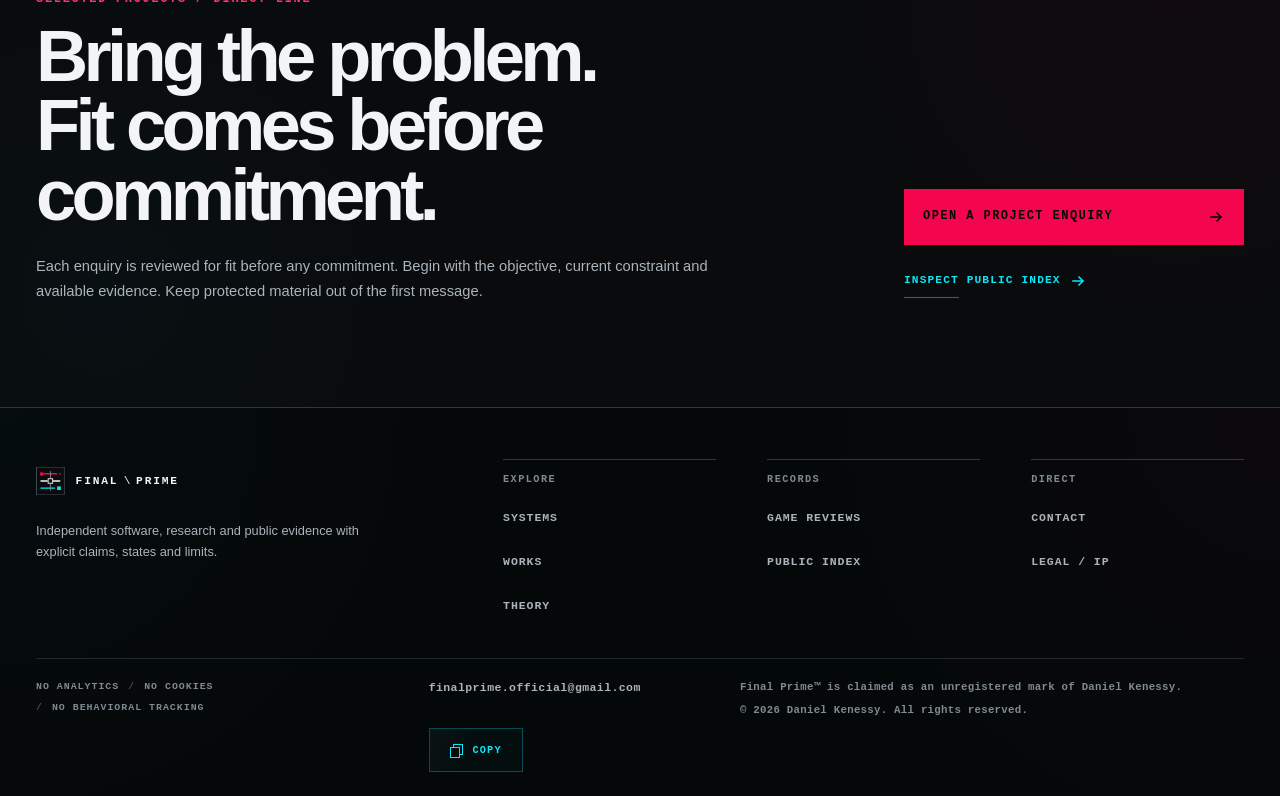
==== commit d692e482: "Mount Moonlight Peaks across public navigation" ====
--- a/index.html
+++ b/index.html
@@ -179,7 +179,7 @@
                 <div class="field-score" role="group" aria-label="Score 86, grade A, calculated as 90 axes minus 4 fit and risk">
                   <strong>86</strong><span>A</span><small>90 axes - 4 fit and risk</small>
                 </div>
-                <div class="field-feature-intro"><p>An atmosphere-first survival FPS examined through explicit score math, audience fit, friction, risk and route-level evidence. <strong>In production:</strong> <a href="/reviews/moonlight-peaks/">Moonlight Peaks living review</a>, score locked while evidence is captured.</p><a class="button button-primary" href="/reviews/metro-2033-redux/">Open Metro dossier</a></div>
+                <div class="field-feature-intro"><p>An atmosphere-first survival FPS examined through explicit score math, audience fit, friction, risk and route-level evidence.</p><a class="button button-primary" href="/reviews/metro-2033-redux/">Open Metro dossier</a></div><p><strong>In production:</strong> <a href="/reviews/moonlight-peaks/">Moonlight Peaks living review</a>, score locked while evidence is captured.</p>
               </article>
             </li>
           </ol>
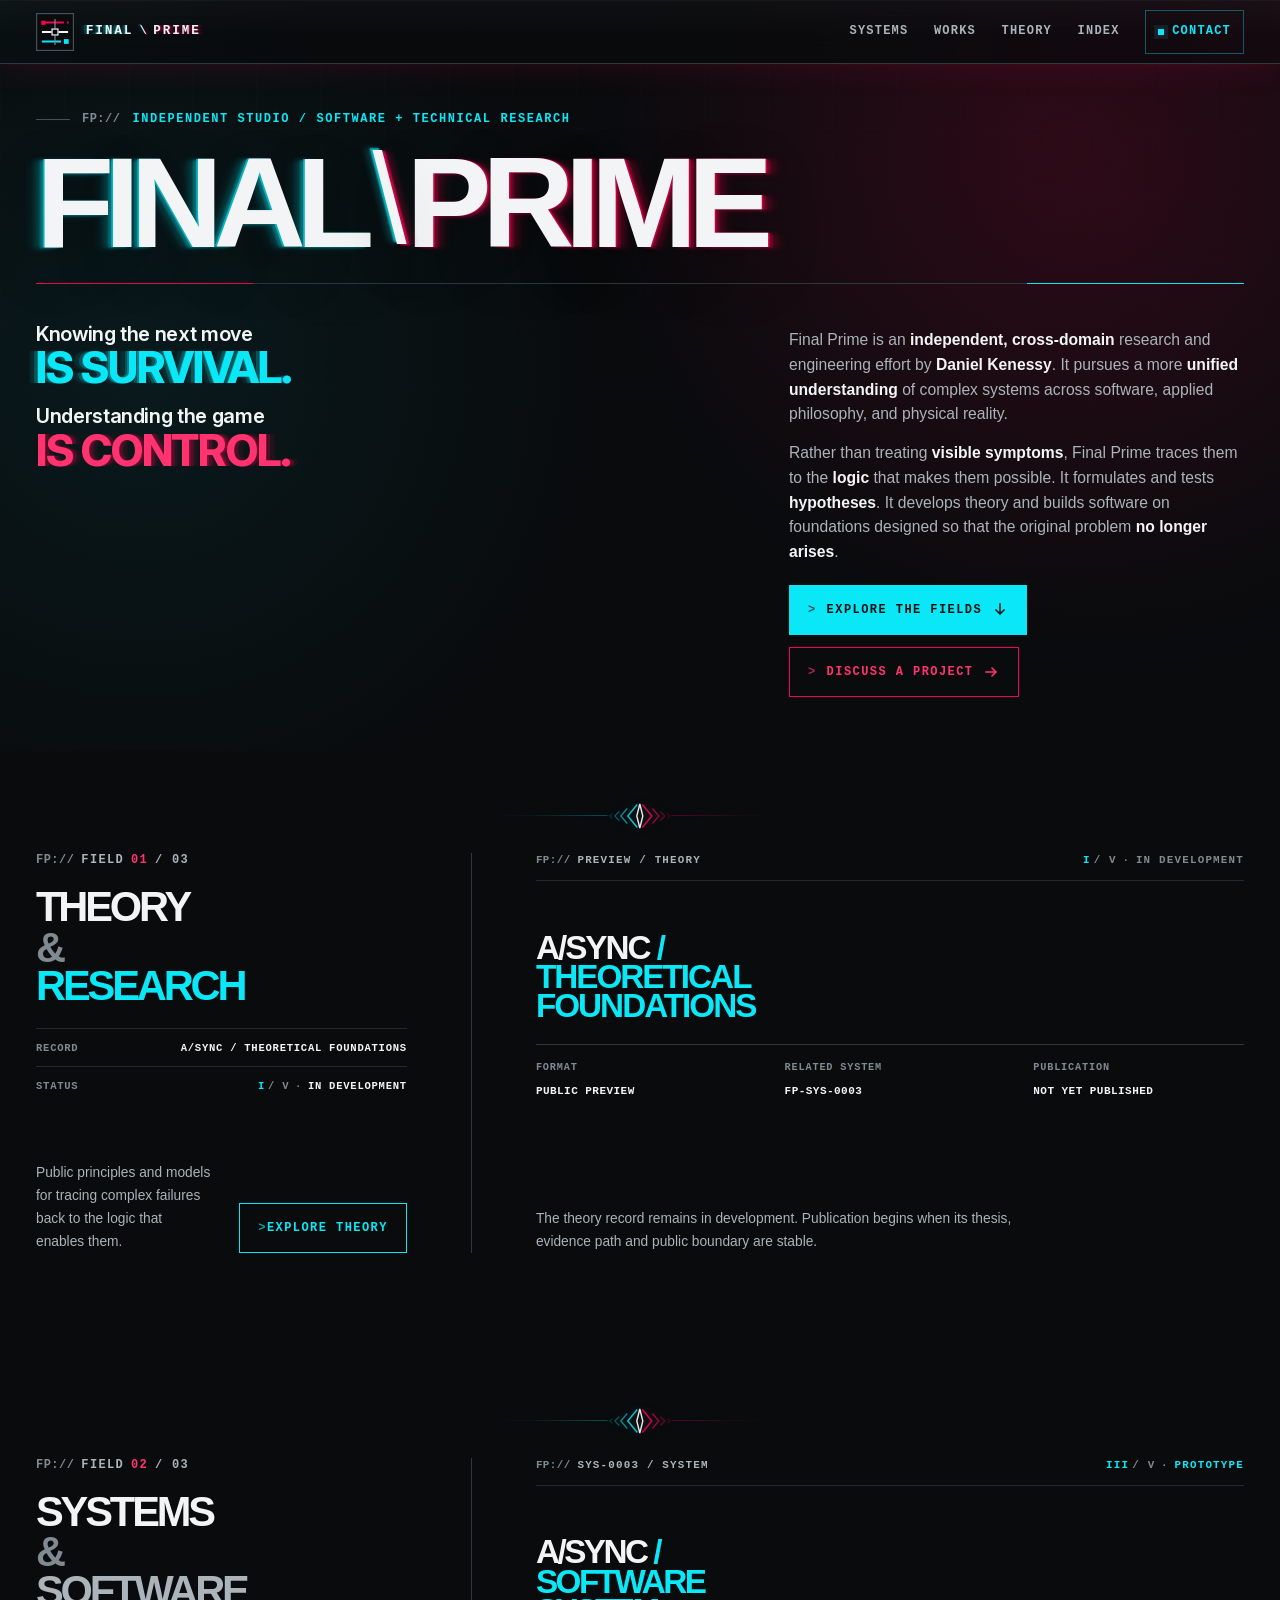
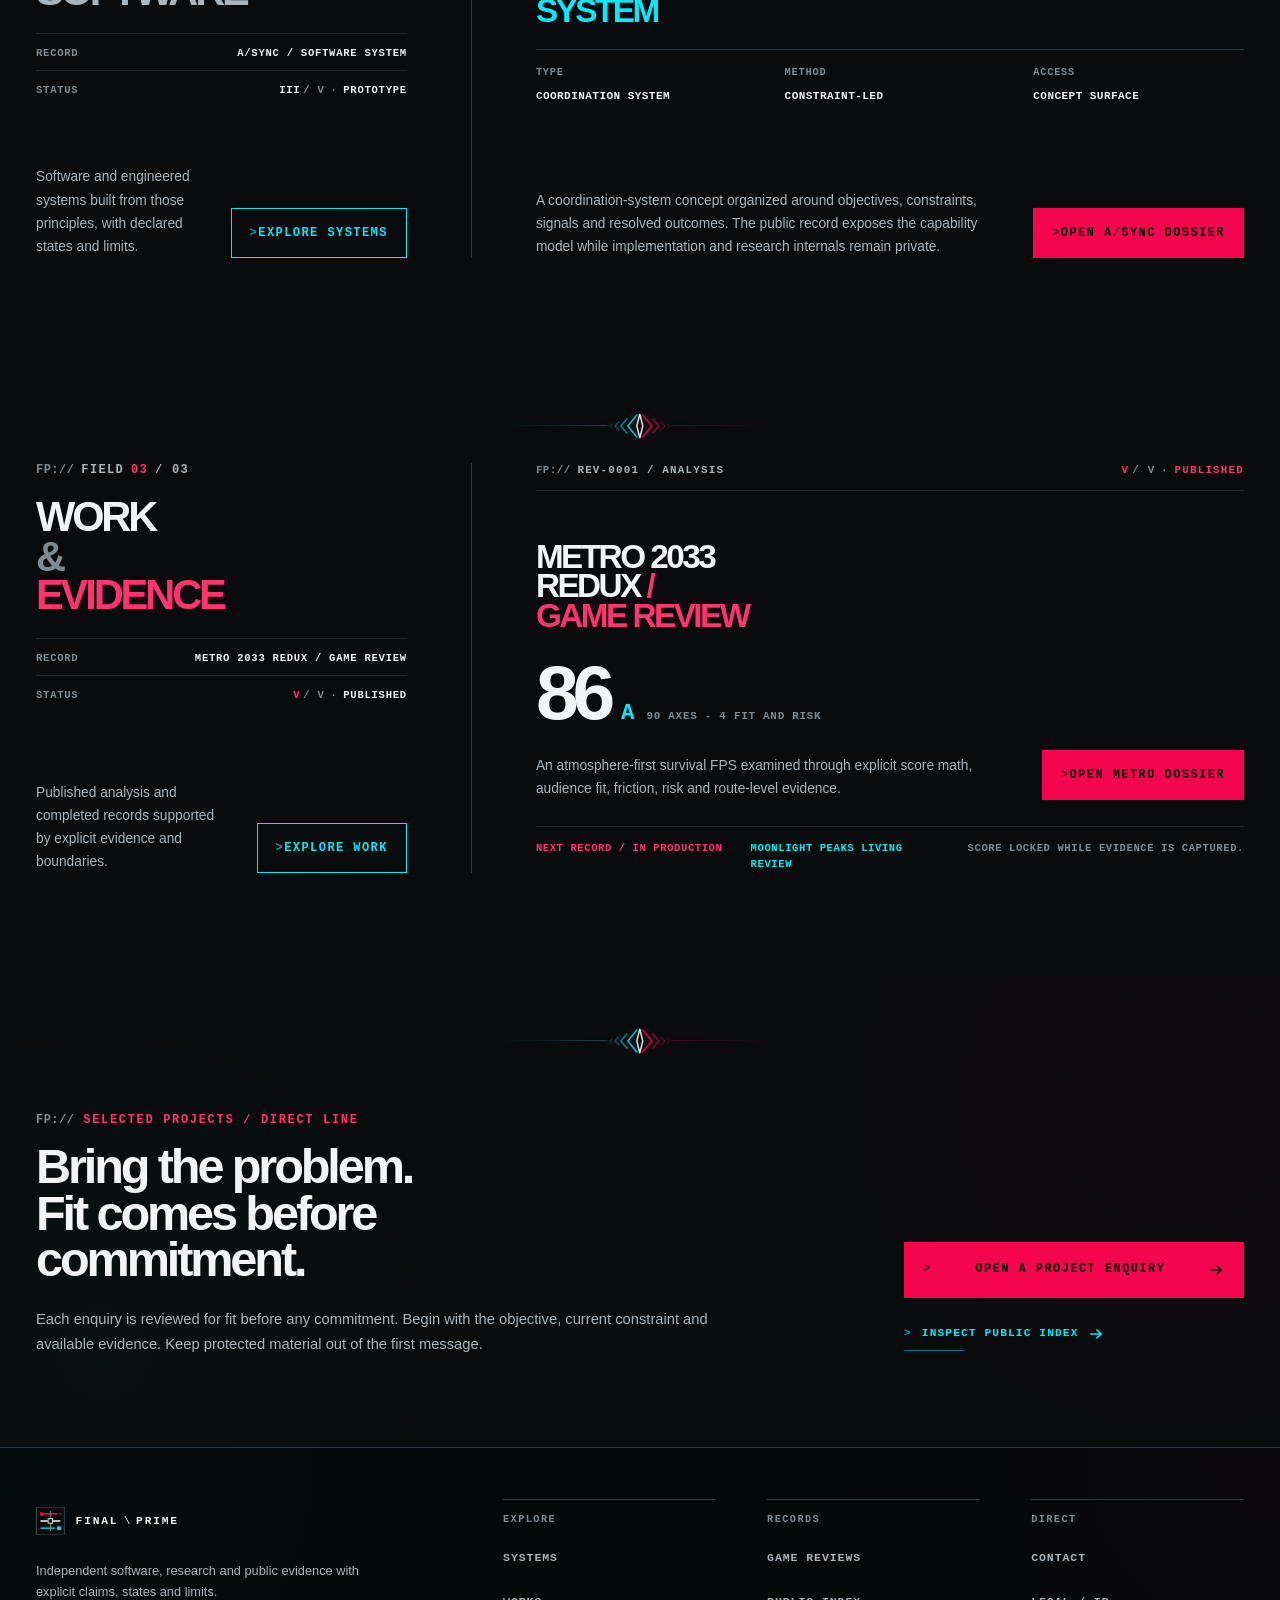
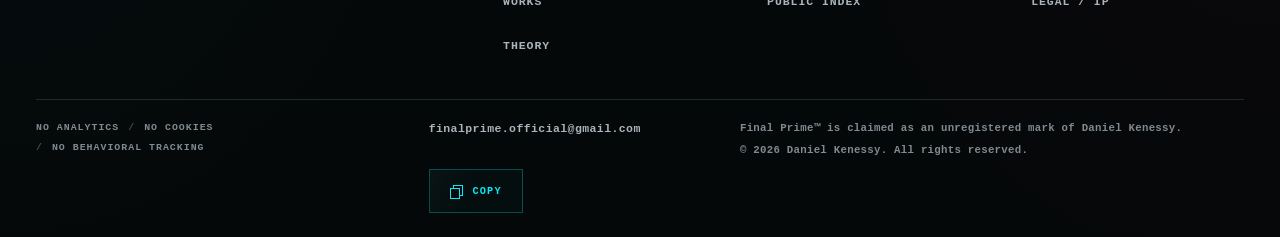
==== commit d9172b23: "Polish homepage as a restrained CLI interface" ====
--- a/index.html
+++ b/index.html
@@ -37,10 +37,10 @@
   <link rel="apple-touch-icon" href="/apple-touch-icon.png" sizes="180x180">
   <link rel="manifest" href="/site.webmanifest">
   <link rel="stylesheet" href="/assets/base.css?v=20260719-8">
-  <link rel="stylesheet" href="/assets/hero.css?v=20260719-10">
+  <link rel="stylesheet" href="/assets/hero.css?v=20260724-1">
   <link rel="stylesheet" href="/assets/responsive.css?v=20260717-4">
   <link rel="stylesheet" href="/assets/surface-polish.css?v=20260719-7">
-  <link rel="stylesheet" href="/assets/home-v1.css?v=20260719-28">
+  <link rel="stylesheet" href="/assets/home-v1.css?v=20260724-1">
   <noscript><link rel="stylesheet" href="/assets/no-js.css"></noscript>
   <script src="/assets/app.js?v=20260718-4" defer></script>
   <script src="/assets/scroll-readout.js?v=20260718-2" defer></script>
@@ -70,7 +70,7 @@
   <main id="main-content" tabindex="-1">
     <section class="hero identity-hero" id="top" aria-labelledby="hero-title">
       <div class="shell hero-shell">
-        <p class="eyebrow"><span class="eyebrow-copy">Independent studio · software &amp; <span class="eyebrow-term">technical research</span></span></p>
+        <p class="eyebrow"><span class="eyebrow-protocol" aria-hidden="true">FP://</span><span class="eyebrow-copy">Independent studio / software + <span class="eyebrow-term">technical research</span></span></p>
         <h1 class="hero-wordmark" id="hero-title" aria-label="Final Prime">
           <span class="wordmark-final">FINAL</span>
           <span class="wordmark-divider" aria-hidden="true">\</span>
@@ -90,10 +90,12 @@
             <p class="hero-intro hero-method">Rather than treating <b>visible symptoms</b>, Final Prime traces them to the <b>logic</b> that makes them possible. It formulates and tests <b>hypotheses</b>. It develops theory and builds software on foundations designed so that the original problem <b>no longer arises</b>.</p>
             <nav class="hero-actions" aria-label="Primary actions">
               <a class="button button-primary" href="#fields">
+                <span class="command-prompt" aria-hidden="true">&gt;</span>
                 <span>Explore the fields</span>
                 <svg class="button-icon button-icon-down" aria-hidden="true" focusable="false" viewBox="0 0 16 16"><path d="M8 2v10m-4-4 4 4 4-4"/></svg>
               </a>
               <a class="button button-secondary" href="/contact/">
+                <span class="command-prompt" aria-hidden="true">&gt;</span>
                 <span>Discuss a project</span>
                 <svg class="button-icon button-icon-right" aria-hidden="true" focusable="false" viewBox="0 0 16 16"><path d="M2 8h10M8 4l4 4-4 4"/></svg>
               </a>
@@ -110,10 +112,10 @@
             <p class="field-index"><span class="sr-only">Field 1 of 3</span><span class="field-index-visual" aria-hidden="true"><span class="field-index-protocol">FP://</span><span>Field</span><strong>01</strong><span>/ 03</span></span></p>
             <h2 id="theory-title">Theory <span><span class="field-joiner">&amp;</span><span class="field-secondary">Research</span></span></h2>
             <dl class="field-parent-meta">
-              <div><dt>Selected record</dt><dd>A/SYNC / Theoretical Foundations</dd></div>
-              <div><dt>Availability</dt><dd class="field-availability"><span class="sr-only">Stage 1 of 5: In development</span><span class="field-availability-stage" aria-hidden="true"><strong>I</strong><span>/ V</span></span><span class="field-availability-separator" aria-hidden="true">&middot;</span><span class="field-availability-label" aria-hidden="true">In development</span></dd></div>
+              <div><dt>Record</dt><dd>A/SYNC / Theoretical Foundations</dd></div>
+              <div><dt>Status</dt><dd class="field-availability"><span class="sr-only">Stage 1 of 5: In development</span><span class="field-availability-stage" aria-hidden="true"><strong>I</strong><span>/ V</span></span><span class="field-availability-separator" aria-hidden="true">&middot;</span><span class="field-availability-label" aria-hidden="true">In development</span></dd></div>
             </dl>
-            <div class="field-parent-intro"><p>Public principles and models for tracing complex failures back to the logic that enables them.</p><a class="button button-secondary" href="/thought/">Explore theory</a></div>
+            <div class="field-parent-intro"><p>Public principles and models for tracing complex failures back to the logic that enables them.</p><a class="button button-secondary" href="/thought/"><span class="command-prompt" aria-hidden="true">&gt;</span><span>Explore theory</span></a></div>
           </header>
           <ol class="field-feature-list" aria-label="Selected theory and research records">
             <li>
@@ -138,10 +140,10 @@
             <p class="field-index"><span class="sr-only">Field 2 of 3</span><span class="field-index-visual" aria-hidden="true"><span class="field-index-protocol">FP://</span><span>Field</span><strong>02</strong><span>/ 03</span></span></p>
             <h2 id="systems-layer-title">Systems <span><span class="field-joiner">&amp;</span><span class="field-secondary">Software</span></span></h2>
             <dl class="field-parent-meta">
-              <div><dt>Selected record</dt><dd>A/SYNC / Software System</dd></div>
-              <div><dt>Availability</dt><dd class="field-availability"><span class="sr-only">Stage 3 of 5: Prototype</span><span class="field-availability-stage" aria-hidden="true"><strong>III</strong><span>/ V</span></span><span class="field-availability-separator" aria-hidden="true">&middot;</span><span class="field-availability-label" aria-hidden="true">Prototype</span></dd></div>
+              <div><dt>Record</dt><dd>A/SYNC / Software System</dd></div>
+              <div><dt>Status</dt><dd class="field-availability"><span class="sr-only">Stage 3 of 5: Prototype</span><span class="field-availability-stage" aria-hidden="true"><strong>III</strong><span>/ V</span></span><span class="field-availability-separator" aria-hidden="true">&middot;</span><span class="field-availability-label" aria-hidden="true">Prototype</span></dd></div>
             </dl>
-            <div class="field-parent-intro"><p>Software and engineered systems built from those principles, with declared states and limits.</p><a class="button button-secondary" href="/systems/">Explore systems</a></div>
+            <div class="field-parent-intro"><p>Software and engineered systems built from those principles, with declared states and limits.</p><a class="button button-secondary" href="/systems/"><span class="command-prompt" aria-hidden="true">&gt;</span><span>Explore systems</span></a></div>
           </header>
           <ol class="field-feature-list" aria-label="Selected systems and software records">
             <li>
@@ -153,7 +155,7 @@
                   <div><dt>Method</dt><dd>Constraint-led</dd></div>
                   <div><dt>Access</dt><dd>Concept surface</dd></div>
                 </dl>
-                <div class="field-feature-intro"><p>A coordination-system concept organized around objectives, constraints, signals and resolved outcomes. The public record exposes the capability model while implementation and research internals remain private.</p><a class="button button-primary" href="/systems/async/">Open A/SYNC dossier</a></div>
+                <div class="field-feature-intro"><p>A coordination-system concept organized around objectives, constraints, signals and resolved outcomes. The public record exposes the capability model while implementation and research internals remain private.</p><a class="button button-primary" href="/systems/async/"><span class="command-prompt" aria-hidden="true">&gt;</span><span>Open A/SYNC dossier</span></a></div>
               </article>
             </li>
           </ol>
@@ -166,10 +168,10 @@
             <p class="field-index"><span class="sr-only">Field 3 of 3</span><span class="field-index-visual" aria-hidden="true"><span class="field-index-protocol">FP://</span><span>Field</span><strong>03</strong><span>/ 03</span></span></p>
             <h2 id="work-layer-title">Work <span><span class="field-joiner">&amp;</span><span class="field-secondary">Evidence</span></span></h2>
             <dl class="field-parent-meta">
-              <div><dt>Selected record</dt><dd>Metro 2033 Redux / Game Review</dd></div>
-              <div><dt>Availability</dt><dd class="field-availability"><span class="sr-only">Stage 5 of 5: Published</span><span class="field-availability-stage" aria-hidden="true"><strong>V</strong><span>/ V</span></span><span class="field-availability-separator" aria-hidden="true">&middot;</span><span class="field-availability-label" aria-hidden="true">Published</span></dd></div>
+              <div><dt>Record</dt><dd>Metro 2033 Redux / Game Review</dd></div>
+              <div><dt>Status</dt><dd class="field-availability"><span class="sr-only">Stage 5 of 5: Published</span><span class="field-availability-stage" aria-hidden="true"><strong>V</strong><span>/ V</span></span><span class="field-availability-separator" aria-hidden="true">&middot;</span><span class="field-availability-label" aria-hidden="true">Published</span></dd></div>
             </dl>
-            <div class="field-parent-intro"><p>Published analysis and completed records supported by explicit evidence and boundaries.</p><a class="button button-secondary" href="/works/">Explore work</a></div>
+            <div class="field-parent-intro"><p>Published analysis and completed records supported by explicit evidence and boundaries.</p><a class="button button-secondary" href="/works/"><span class="command-prompt" aria-hidden="true">&gt;</span><span>Explore work</span></a></div>
           </header>
           <ol class="field-feature-list" aria-label="Selected work and evidence records">
             <li>
@@ -179,7 +181,8 @@
                 <div class="field-score" role="group" aria-label="Score 86, grade A, calculated as 90 axes minus 4 fit and risk">
                   <strong>86</strong><span>A</span><small>90 axes - 4 fit and risk</small>
                 </div>
-                <div class="field-feature-intro"><p>An atmosphere-first survival FPS examined through explicit score math, audience fit, friction, risk and route-level evidence.</p><a class="button button-primary" href="/reviews/metro-2033-redux/">Open Metro dossier</a></div><p><strong>In production:</strong> <a href="/reviews/moonlight-peaks/">Moonlight Peaks living review</a>, score locked while evidence is captured.</p>
+                <div class="field-feature-intro"><p>An atmosphere-first survival FPS examined through explicit score math, audience fit, friction, risk and route-level evidence.</p><a class="button button-primary" href="/reviews/metro-2033-redux/"><span class="command-prompt" aria-hidden="true">&gt;</span><span>Open Metro dossier</span></a></div>
+                <div class="field-next-record" role="group" aria-label="Next work record"><span class="field-next-record-state">Next record / In production</span><a href="/reviews/moonlight-peaks/">Moonlight Peaks living review</a><span>Score locked while evidence is captured.</span></div>
               </article>
             </li>
           </ol>
@@ -191,16 +194,18 @@
       <div class="shell">
         <div class="closing-route">
           <div class="closing-copy">
-            <p class="section-kicker">Selected projects / Direct line</p>
+            <p class="section-kicker"><span aria-hidden="true">FP://</span> Selected projects / Direct line</p>
             <h2 id="closing-title">Bring the problem. Fit comes before commitment.</h2>
             <p>Each enquiry is reviewed for fit before any commitment. Begin with the objective, current constraint and available evidence. Keep protected material out of the first message.</p>
           </div>
           <div class="closing-actions">
             <a class="button button-primary closing-primary" href="/contact/">
+              <span class="command-prompt" aria-hidden="true">&gt;</span>
               <span>Open a project enquiry</span>
               <svg class="button-icon" aria-hidden="true" focusable="false" viewBox="0 0 16 16"><path d="M2 8h10M8 4l4 4-4 4"/></svg>
             </a>
             <a class="closing-secondary" href="/index/">
+              <span class="command-prompt" aria-hidden="true">&gt;</span>
               <span>Inspect public index</span>
               <svg aria-hidden="true" focusable="false" viewBox="0 0 16 16"><path d="M2 8h10M8 4l4 4-4 4"/></svg>
             </a>
@@ -247,4 +252,4 @@
   </footer>
   <script src="/assets/copy-email.js?v=20260719-1"></script>
 </body>
-</html>+</html>
--- a/assets/hero.css
+++ b/assets/hero.css
@@ -9,7 +9,7 @@
 .hero {
   position: relative;
   isolation: isolate;
-  padding: clamp(38px, 4.5vw, 64px) 0 clamp(48px, 5vw, 72px);
+  padding: clamp(32px, 3.7vw, 52px) 0 clamp(40px, 4.2vw, 60px);
   overflow: hidden;
   border-bottom: 0;
 }
@@ -55,6 +55,11 @@
 
 .eyebrow-copy { min-width: 0; }
 .eyebrow-term { white-space: nowrap; }
+.eyebrow-protocol {
+  flex: 0 0 auto;
+  color: var(--muted-dark);
+  letter-spacing: 0.04em;
+}
 
 .eyebrow::before {
   flex: 0 0 auto;
@@ -68,10 +73,10 @@
   display: flex;
   align-items: baseline;
   gap: clamp(0.035em, 0.6vw, 0.09em);
-  margin: clamp(22px, 2.5vw, 34px) 0 0;
+  margin: clamp(18px, 2vw, 28px) 0 0;
   color: var(--text);
   font-family: var(--display);
-  font-size: clamp(6rem, 12.4vw, 11rem);
+  font-size: clamp(5.25rem, 10vw, 8.5rem);
   font-weight: 820;
   line-height: 0.76;
   letter-spacing: -0.075em;
@@ -116,7 +121,7 @@
 
 .hero-rule {
   height: 1px;
-  margin-top: clamp(28px, 3.1vw, 42px);
+  margin-top: clamp(22px, 2.5vw, 32px);
   background: linear-gradient(90deg, var(--fuchsia) 0 18%, var(--line) 18% 82%, var(--cyan) 82% 100%);
 }
 
@@ -124,9 +129,9 @@
   display: grid;
   width: 100%;
   grid-template-columns: minmax(0, 1.08fr) minmax(330px, 0.72fr);
-  gap: clamp(52px, 7vw, 112px);
+  gap: clamp(40px, 5.5vw, 80px);
   align-items: start;
-  margin-top: clamp(34px, 4vw, 52px);
+  margin-top: clamp(28px, 3.2vw, 40px);
 }
 
 .hero-copy { min-width: 0; }
@@ -141,7 +146,7 @@
 .doctrine > span {
   display: block;
   min-width: 0;
-  font-size: clamp(1.35rem, 2.1vw, 2rem);
+  font-size: clamp(1.12rem, 1.55vw, 1.45rem);
   font-weight: 620;
   line-height: 1.08;
   letter-spacing: -0.018em;
@@ -154,12 +159,13 @@
   isolation: isolate;
   display: block;
   margin-top: 2px;
-  font-size: clamp(2.95rem, 5.1vw, 5.25rem);
+  font-size: clamp(2.5rem, 3.4vw, 3.4rem);
   font-weight: 770;
   line-height: 0.94;
   letter-spacing: -0.025em;
-  overflow-wrap: anywhere;
+  overflow-wrap: normal;
   text-transform: uppercase;
+  word-break: normal;
 }
 
 .doctrine-cyan {
@@ -324,34 +330,34 @@
 
 @media (max-width: 1080px) {
   .hero-grid { grid-template-columns: minmax(0, 1fr) minmax(300px, 0.8fr); gap: 44px; }
-  .hero-wordmark { font-size: clamp(5.5rem, 12vw, 8.2rem); }
+  .hero-wordmark { font-size: clamp(5.25rem, 10vw, 8.5rem); }
 }
 
 @media (max-width: 900px) {
-  .hero-grid { grid-template-columns: 1fr; gap: 30px; }
+  .hero-grid { grid-template-columns: 1fr; gap: 26px; }
   .hero-copy { max-width: 600px; }
   .hero-orientation-panel { max-width: 640px; padding-top: 0; }
 }
 
 @media (max-width: 760px) {
-  .hero { padding: 26px 0 46px; }
+  .hero { padding: 20px 0 38px; }
   .eyebrow { font-size: 0.68rem; }
   .hero-wordmark {
     display: grid;
     grid-template-columns: auto auto;
     justify-content: start;
     gap: 0 0.08em;
-    margin-top: 22px;
-    font-size: clamp(4.5rem, 24vw, 6.6rem);
+    margin-top: 18px;
+    font-size: clamp(3.75rem, 18vw, 4.6rem);
     line-height: 0.76;
     white-space: normal;
   }
   .wordmark-prime { grid-column: 1 / -1; }
-  .hero-rule { margin-top: 25px; }
-  .hero-grid { grid-template-columns: 1fr; gap: 27px; margin-top: 28px; }
+  .hero-rule { margin-top: 20px; }
+  .hero-grid { grid-template-columns: 1fr; gap: 22px; margin-top: 22px; }
   .doctrine > span { font-size: clamp(1rem, 4.5vw, 1.28rem); line-height: 1.08; letter-spacing: -0.01em; }
   .doctrine > span + span { margin-top: 13px; }
-  .doctrine strong { font-size: clamp(2.25rem, calc(1.7rem + 2.9vw), 2.95rem); line-height: 0.94; }
+  .doctrine strong { font-size: clamp(1.9rem, 8.2vw, 2.2rem); line-height: 0.96; }
   .hero-orientation-panel { padding-top: 0; }
   .hero-intro { font-size: 0.96rem; line-height: 1.55; }
   .hero-actions { display: grid; margin-top: 22px; }
@@ -359,21 +365,21 @@
 }
 
 @media (max-width: 420px) {
-  .hero { padding-top: 18px; }
+  .hero { padding-top: 16px; }
   .eyebrow::before { width: 22px; }
-  .hero-wordmark { margin-top: 16px; font-size: clamp(4rem, 23vw, 5.7rem); }
-  .hero-rule { margin-top: 19px; }
-  .hero-grid { gap: 21px; margin-top: 22px; }
+  .hero-wordmark { margin-top: 15px; }
+  .hero-rule { margin-top: 17px; }
+  .hero-grid { gap: 18px; margin-top: 19px; }
   .doctrine > span { font-size: clamp(0.9rem, 4vw, 1.08rem); letter-spacing: 0; }
   .hero-intro { font-size: 0.9rem; }
   .hero-actions { margin-top: 16px; }
 }
 
 @media (max-width: 360px) and (max-height: 640px) {
-  .hero { padding: 14px 0 36px; }
-  .hero-wordmark { margin-top: 12px; font-size: 4rem; }
+  .hero { padding: 12px 0 32px; }
+  .hero-wordmark { margin-top: 11px; font-size: 3.5rem; }
   .hero-rule { margin-top: 14px; }
-  .hero-grid { gap: 15px; margin-top: 18px; }
+  .hero-grid { gap: 14px; margin-top: 16px; }
   .doctrine > span { font-size: 0.9rem; }
   .doctrine > span + span { margin-top: 10px; }
   .hero-intro { font-size: 0.875rem; line-height: 1.48; }
--- a/assets/home-v1.css
+++ b/assets/home-v1.css
@@ -23,7 +23,7 @@
 
 [data-field-layer] {
   position: relative;
-  padding: clamp(118px, 10vw, 154px) 0;
+  padding: clamp(92px, 8vw, 120px) 0;
   border-bottom: 0;
 }
 
@@ -98,7 +98,7 @@
   max-width: 9ch;
   margin: clamp(20px, 1.6vw, 24px) 0 0;
   font-family: var(--display);
-  font-size: clamp(3.4rem, 5.4vw, 5.8rem);
+  font-size: clamp(2.5rem, 3.25vw, 3.6rem);
   font-weight: 790;
   line-height: 0.88;
   letter-spacing: -0.075em;
@@ -127,7 +127,7 @@
   align-items: end;
   gap: clamp(18px, 2vw, 26px);
   margin: auto 0 0;
-  padding-top: 42px;
+  padding-top: 30px;
 }
 
 .field-parent-intro p {
@@ -146,8 +146,8 @@
 
 .field-parent-meta {
   display: grid;
-  gap: 14px;
-  margin: 32px 0 0;
+  gap: 10px;
+  margin: 24px 0 0;
   padding-top: 0;
 }
 
@@ -210,7 +210,7 @@
 .field-feature {
   display: flex;
   min-width: 0;
-  min-height: 500px;
+  min-height: 400px;
   flex-direction: column;
 }
 
@@ -243,9 +243,9 @@
 
 .field-feature h3 {
   max-width: 14ch;
-  margin: clamp(58px, 6vw, 86px) 0 0;
+  margin: clamp(38px, 4vw, 54px) 0 0;
   font-family: var(--display);
-  font-size: clamp(2.8rem, 4.8vw, 5.2rem);
+  font-size: clamp(2rem, 2.6vw, 3rem);
   font-weight: 790;
   line-height: 0.88;
   letter-spacing: -0.075em;
@@ -260,8 +260,8 @@
 .field-feature h3 .field-title-mark { color: var(--cyan); }
 .field-feature-theory h3 {
   max-width: 16ch;
-  font-size: clamp(2.65rem, 4.15vw, 4.5rem);
-  letter-spacing: -0.065em;
+  font-size: clamp(2rem, 2.6vw, 3rem);
+  letter-spacing: -0.06em;
 }
 .field-feature-review h3 .field-title-accent,
 .field-feature-review h3 .field-title-mark { color: var(--fuchsia-text); }
@@ -272,7 +272,7 @@
   align-items: end;
   gap: clamp(24px, 3vw, 44px);
   margin-top: auto;
-  padding-top: 34px;
+  padding-top: 26px;
 }
 
 .field-feature-intro p {
@@ -292,7 +292,7 @@
   display: grid;
   grid-template-columns: repeat(3, minmax(0, 1fr));
   gap: clamp(18px, 3vw, 38px);
-  margin: 34px 0 0;
+  margin: 24px 0 0;
   padding-top: 16px;
   border-top: 1px solid var(--line);
 }
@@ -321,7 +321,7 @@
 .field-score strong {
   color: var(--text);
   font-family: var(--display);
-  font-size: clamp(5rem, 8vw, 8rem);
+  font-size: clamp(4rem, 6vw, 6.5rem);
   font-weight: 820;
   line-height: 0.75;
   letter-spacing: -0.08em;
@@ -334,9 +334,45 @@
   text-transform: uppercase;
 }
 
+.command-prompt {
+  display: inline-block;
+  flex: 0 0 auto;
+  opacity: 0.68;
+  font-family: var(--mono);
+  font-weight: 900;
+}
+
+.field-next-record {
+  display: grid;
+  grid-template-columns: auto minmax(0, 1fr) auto;
+  align-items: baseline;
+  gap: clamp(16px, 2.2vw, 30px);
+  margin-top: 26px;
+  padding-top: 14px;
+  border-top: 1px solid var(--line-soft);
+  color: var(--muted-dark);
+  font: 750 0.66rem/1.5 var(--mono);
+  letter-spacing: 0.055em;
+  text-transform: uppercase;
+}
+
+.field-next-record-state {
+  color: var(--fuchsia-text);
+  font-weight: 850;
+}
+
+.field-next-record a {
+  color: var(--cyan);
+  font-weight: 850;
+  text-decoration: none;
+}
+
+.field-next-record a:hover,
+.field-next-record a:focus-visible { color: var(--text); }
+
 .closing-section {
   position: relative;
-  padding: clamp(122px, 10vw, 154px) 0 clamp(84px, 8vw, 120px);
+  padding: clamp(104px, 8vw, 128px) 0 clamp(76px, 7vw, 104px);
   overflow: hidden;
   border-bottom: 0;
   background:
@@ -357,7 +393,7 @@
   max-width: 17ch;
   margin: 15px 0 0;
   font-family: var(--display);
-  font-size: clamp(2.65rem, 5.65vw, 5.3rem);
+  font-size: clamp(2.3rem, 3.8vw, 3.5rem);
   font-weight: 750;
   line-height: 0.96;
   letter-spacing: -0.064em;
@@ -371,6 +407,11 @@
   color: var(--muted);
   font-size: clamp(0.82rem, 1.2vw, 0.92rem);
   line-height: 1.72;
+}
+
+.closing-copy .section-kicker > span {
+  color: var(--muted-dark);
+  letter-spacing: 0.04em;
 }
 
 .closing-actions {
@@ -451,14 +492,14 @@
 
 @media (max-width: 1080px) {
   .field-layer-grid { grid-template-columns: 1fr; }
-  .field-parent { min-height: 390px; padding-right: 0; }
+  .field-parent { min-height: 320px; padding-right: 0; }
   .field-feature-list {
     margin-top: 56px;
     padding: 46px 0 0;
     border-top: 1px solid var(--line);
     border-left: 0;
   }
-  .field-feature { min-height: 460px; }
+  .field-feature { min-height: 400px; }
 }
 
 @media (min-width: 1081px) and (max-width: 1240px) {
@@ -467,32 +508,41 @@
 }
 
 @media (max-width: 760px) {
-  [data-field-layer] { padding: 106px 0 92px; }
+  [data-field-layer] { padding: 84px 0 76px; }
   [data-field-layer]::before {
     top: 34px;
     width: min(240px, calc(100vw - 48px));
     height: 25px;
     background-size: 56px 25px, 100% 1px;
   }
-  .field-parent { min-height: 340px; }
-  .field-parent h2 { margin-top: 18px; font-size: min(16vw, 4.8rem); }
+  .field-parent { min-height: 290px; }
+  .field-parent h2 { margin-top: 18px; font-size: clamp(2.2rem, 9vw, 2.75rem); }
   .field-parent-intro { grid-template-columns: 1fr; gap: 20px; }
   .field-parent-intro .button { justify-self: start; }
-  .field-feature-list { margin-top: 42px; padding-top: 36px; }
-  .field-feature { min-height: 430px; }
-  .field-feature h3 { margin-top: 48px; font-size: min(11.5vw, 3.75rem); }
-  .field-feature-theory h3 { margin-top: 42px; font-size: min(10.5vw, 3.3rem); }
+  .field-feature-list { margin-top: 34px; padding-top: 30px; }
+  .field-feature { min-height: 360px; }
+  .field-feature h3,
+  .field-feature-theory h3 { margin-top: 32px; font-size: clamp(1.75rem, 7.5vw, 2.15rem); }
   .field-record-meta { grid-template-columns: 1fr; gap: 14px; }
   .field-feature-intro { grid-template-columns: 1fr; gap: 24px; }
   .field-feature-intro .button { justify-self: start; }
   .field-score { flex-wrap: wrap; }
-  .closing-section { padding: 108px 0 82px; }
+  .field-score strong { font-size: min(18vw, 4.5rem); }
+  .field-next-record { grid-template-columns: 1fr; gap: 6px; }
+  .closing-section { padding: 92px 0 72px; }
   .closing-route { grid-template-columns: 1fr; gap: 32px; padding-top: 8px; }
-  .closing-route h2 { max-width: 12ch; font-size: min(13vw, 4rem); }
+  .closing-route h2 { max-width: 12ch; font-size: clamp(2.1rem, 9.5vw, 2.75rem); }
   .closing-actions { width: min(100%, 340px); }
 }
 
-@media (max-width: 420px) {
+@media (min-width: 361px) and (max-width: 760px) {
+  .field-parent-meta div { align-items: baseline; flex-direction: row; gap: 12px; }
+  .field-parent-meta dd { max-width: 68%; text-align: right; }
+  .field-availability { justify-content: flex-end; }
+  .field-record-meta { grid-template-columns: repeat(3, minmax(0, 1fr)); gap: 12px; }
+}
+
+@media (max-width: 360px) {
   .field-feature-topline { grid-template-columns: 1fr; gap: 7px; }
   .field-feature-topline > strong { justify-self: start; }
   .field-index-visual { gap: 0.45em; }
